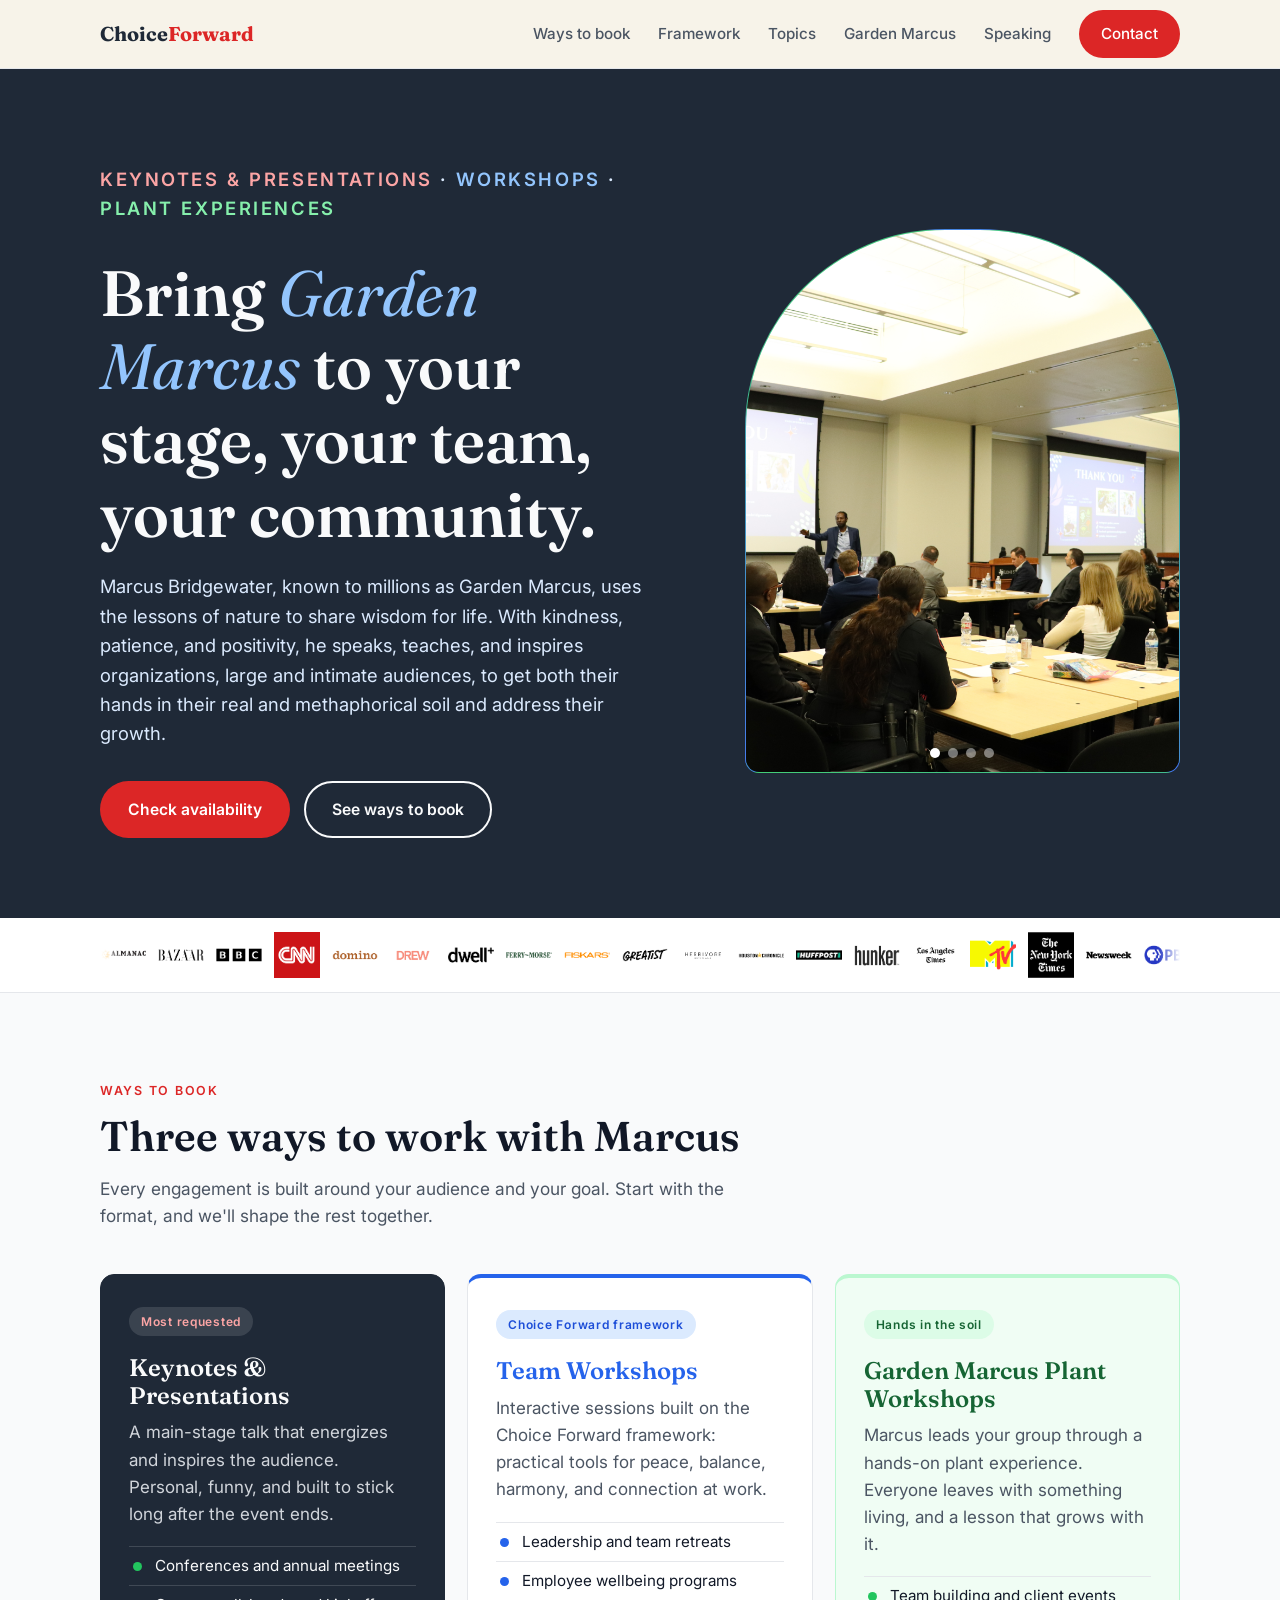
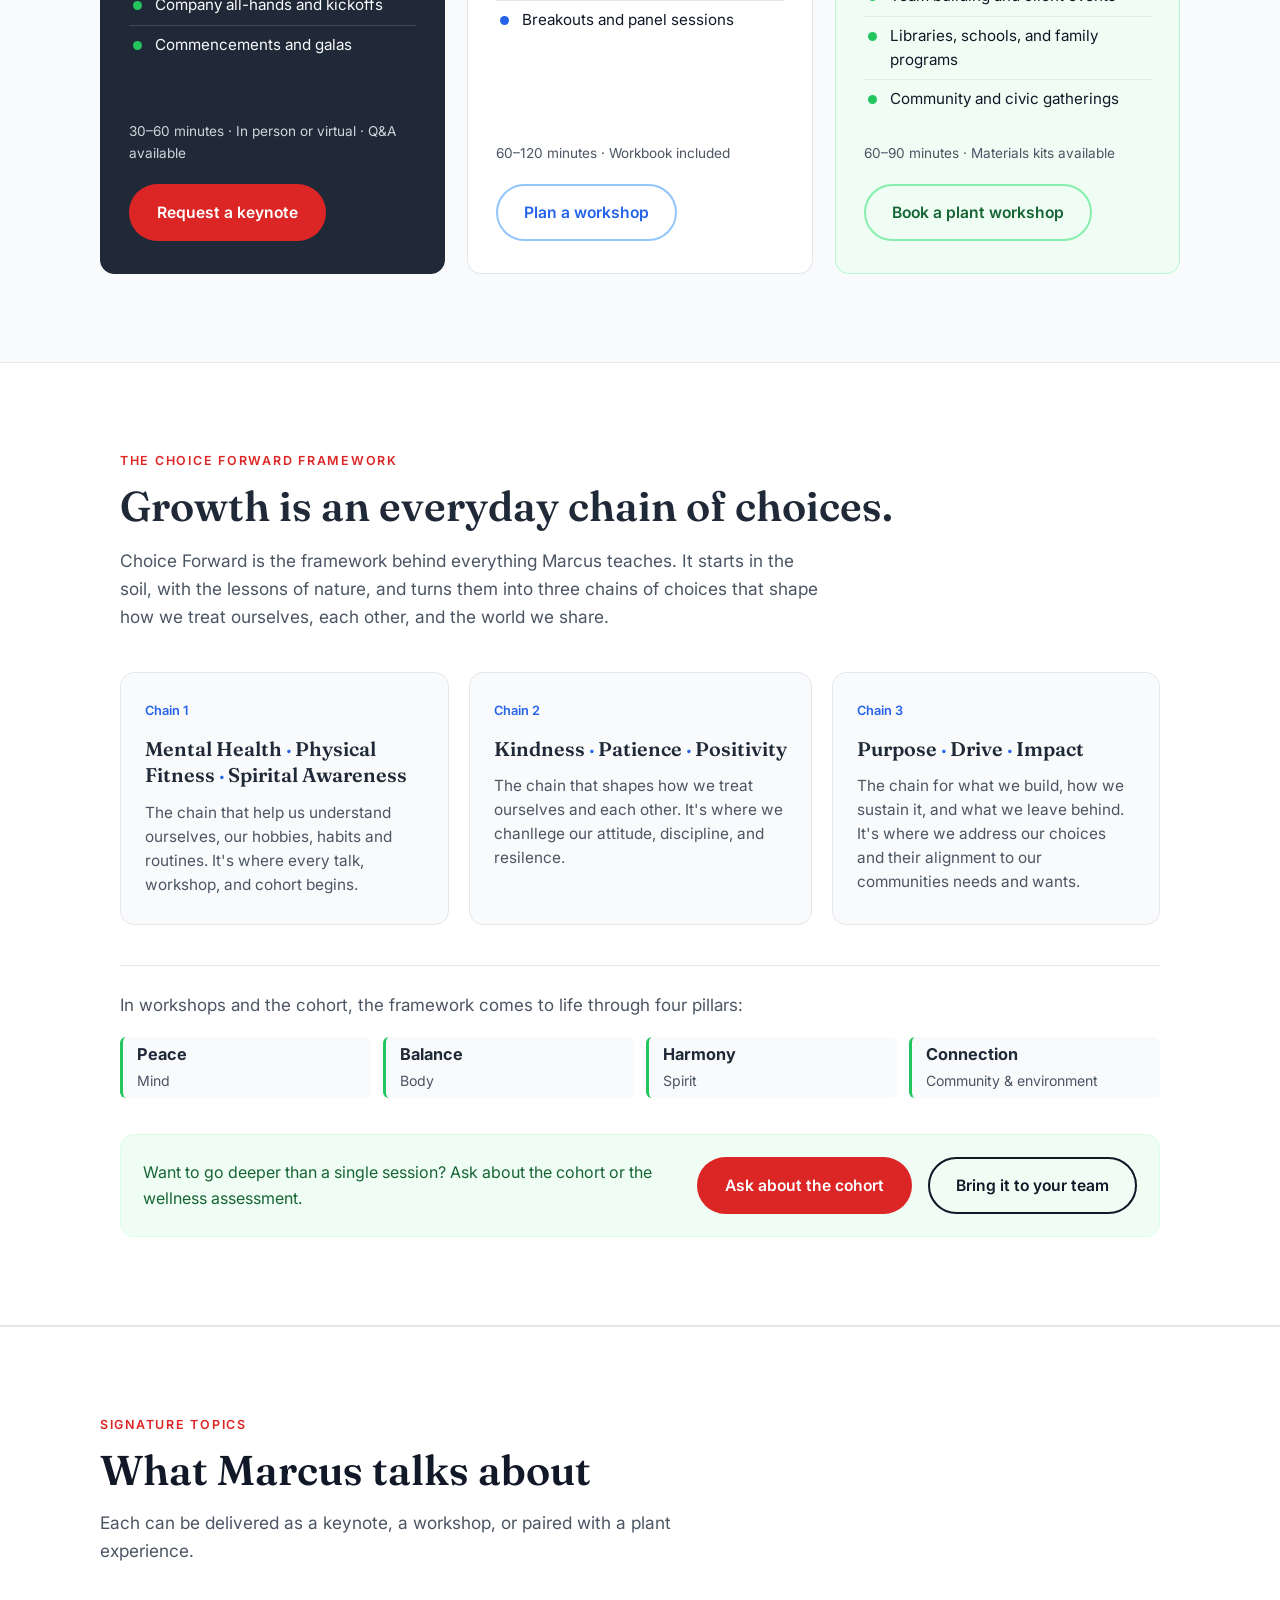
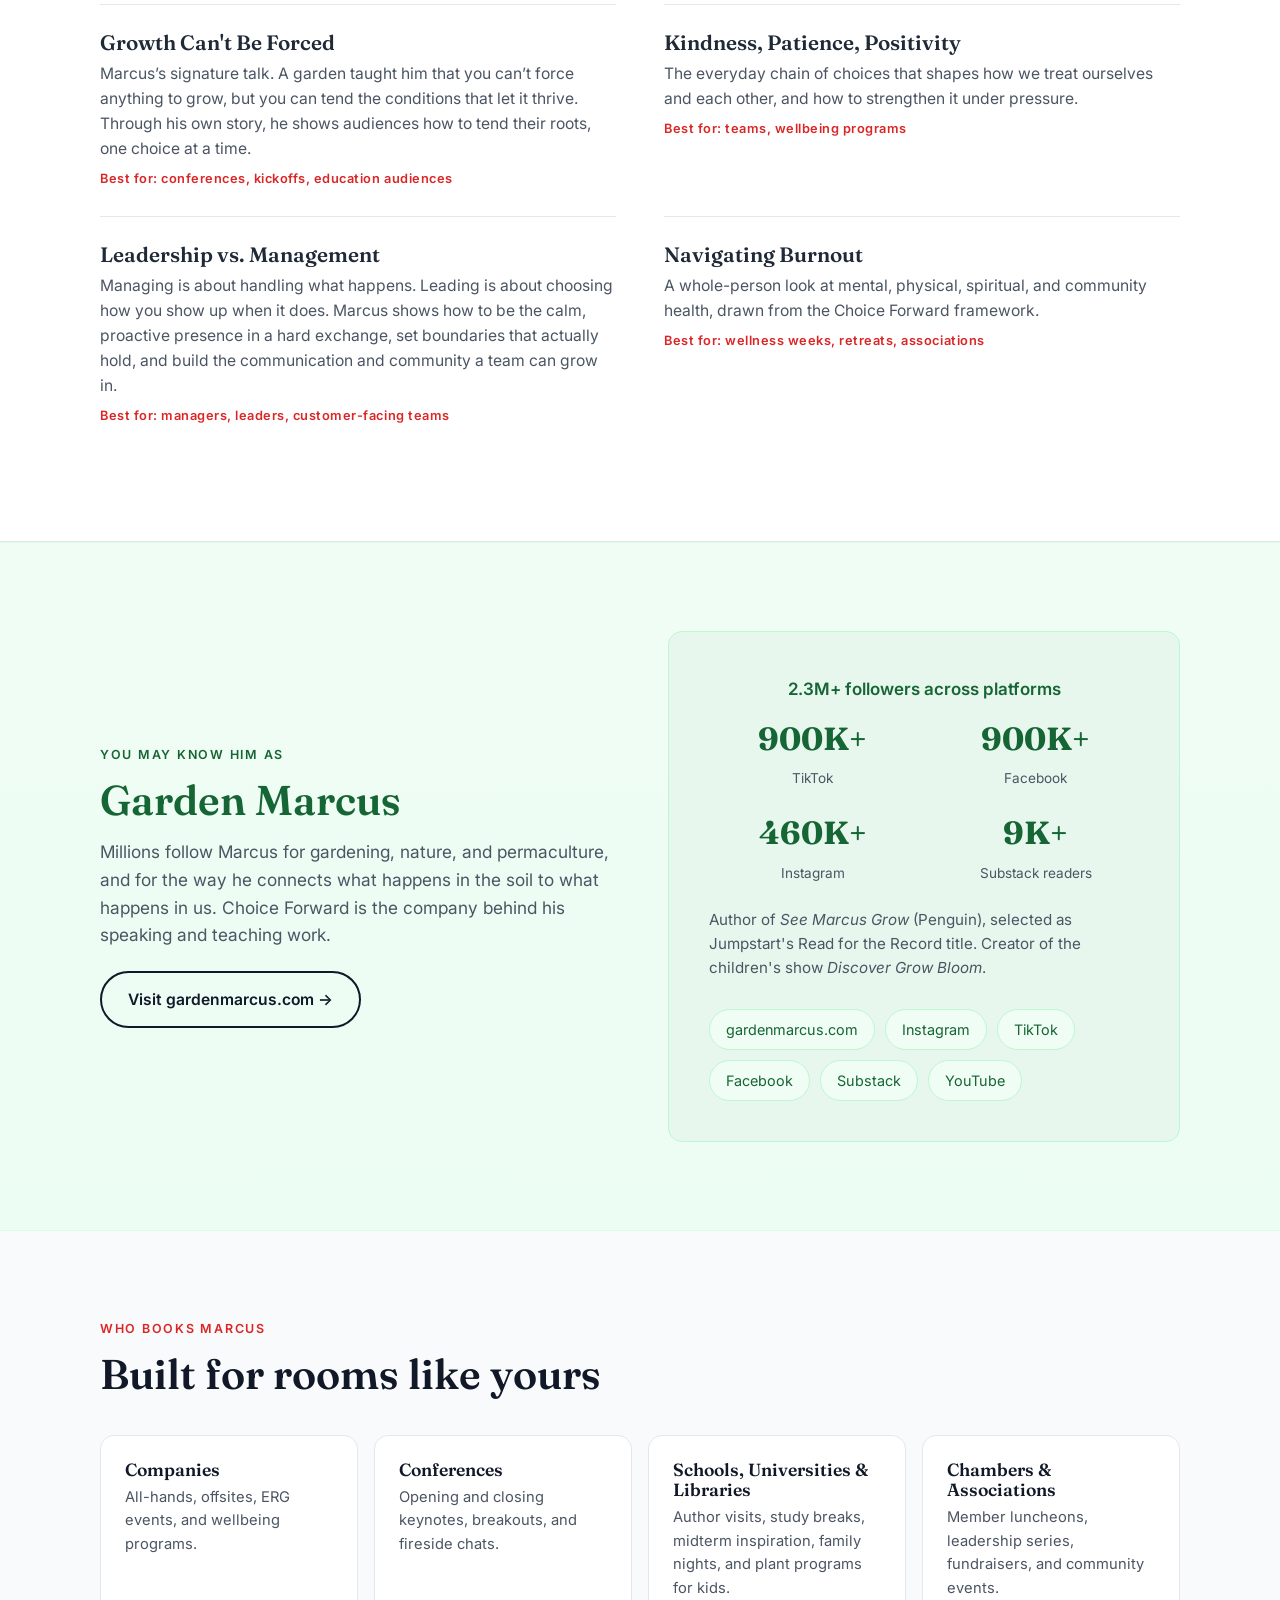
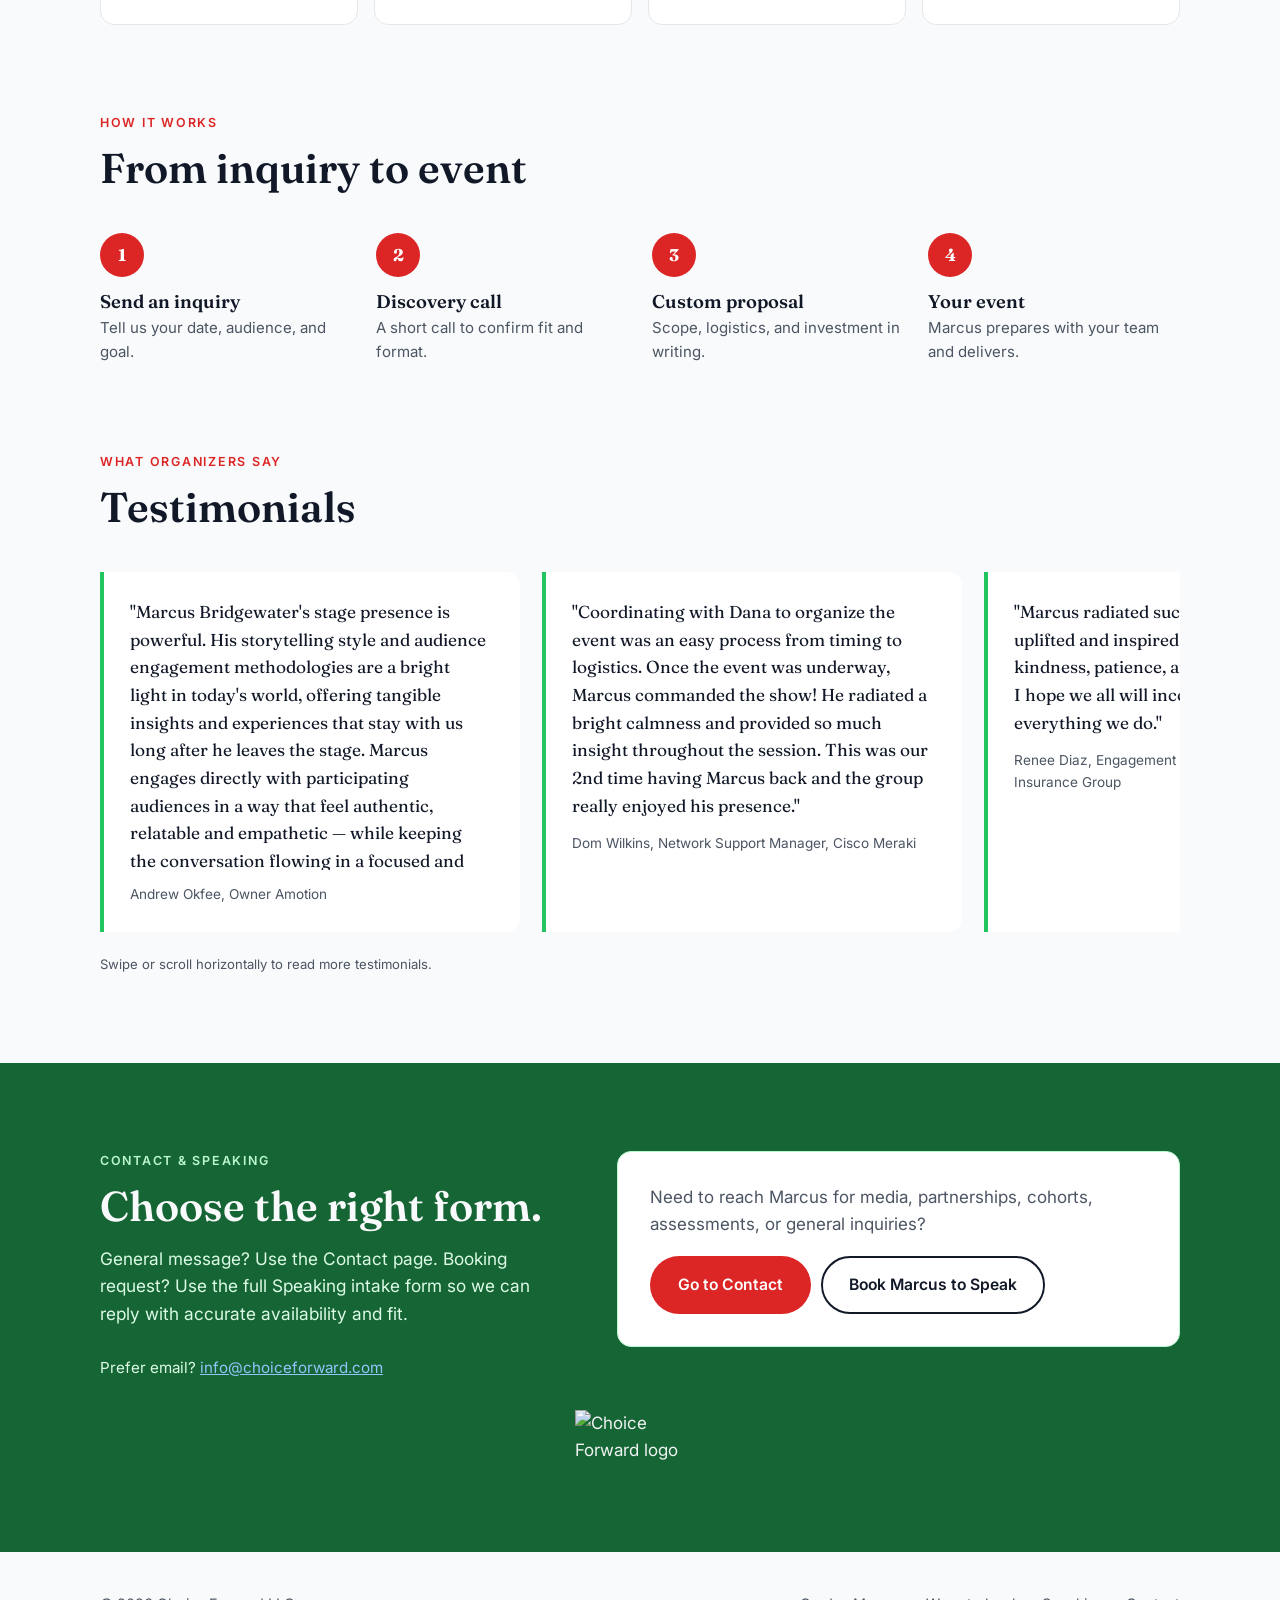
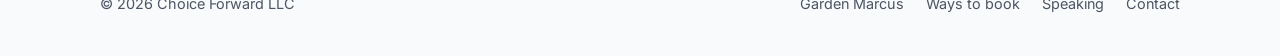
==== index.html @ d0d88490 "Revert "Use new Choice Forward main logo in site navigation" This reverts commit 3d5234c373449eb222d" ====
<!DOCTYPE html>
<html lang="en">
<head>
  <meta charset="UTF-8" />
  <meta name="viewport" content="width=device-width, initial-scale=1.0" />
  <title>Book Marcus Bridgewater | Choice Forward</title>
  <meta name="description" content="Keynotes, workshops, and hands-on plant workshops with Marcus Bridgewater (Garden Marcus), booked through Choice Forward." />
  <link rel="icon" type="image/svg+xml" href="assets/images/garden-marcus-logos/choice-forward-favicon.svg" />
  <link rel="apple-touch-icon" href="assets/images/garden-marcus-logos/choice-forward-favicon.svg" />

  <!-- Fonts: swap freely in VS Code -->
  <link rel="preconnect" href="https://fonts.googleapis.com" />
  <link rel="preconnect" href="https://fonts.gstatic.com" crossorigin />
  <link href="https://fonts.googleapis.com/css2?family=Fraunces:opsz,wght@9..144,400;9..144,600;9..144,700&family=Inter:wght@400;500;600&display=swap" rel="stylesheet" />

  <style>
    /* =========================================================
       DESIGN TOKENS — change the whole look from here
       ========================================================= */
    :root {
      --forest: #1f2937;
      --forest-2: #2563eb;
      --moss: #22c55e;
      --leaf-dark: #166534;
      --leaf-soft: #ecfdf3;
      --cream: #f9fafb;
      --paper: #ffffff;
      --clay: #dc2626;
      --clay-dark: #b91c1c;
      --ink: #111827;
      --muted: #4b5563;
      --line: #e5e7eb;
      --radius: 14px;
      --max: 1120px;
      --serif: "Fraunces", Georgia, serif;
      --sans: "Inter", system-ui, -apple-system, sans-serif;
    }

    * { box-sizing: border-box; margin: 0; padding: 0; }
    html { scroll-behavior: smooth; }
    body {
      font-family: var(--sans);
      color: var(--ink);
      background: var(--cream);
      line-height: 1.6;
      font-size: 17px;
    }
    img { max-width: 100%; display: block; }
    a { color: inherit; }
    .wrap { max-width: var(--max); margin: 0 auto; padding: 0 20px; }
    h1, h2, h3 { font-family: var(--serif); line-height: 1.15; font-weight: 600; }
    h2 { font-size: clamp(1.9rem, 4vw, 2.6rem); margin-bottom: 14px; }
    .eyebrow {
      font-size: .78rem; letter-spacing: .14em; text-transform: uppercase;
      font-weight: 600; color: var(--clay); margin-bottom: 12px;
    }
    .lede { color: var(--muted); max-width: 640px; font-size: 1.08rem; }
    section { padding: 88px 0; }

    /* Buttons */
    .btn {
      display: inline-block; padding: 14px 26px; border-radius: 999px;
      font-weight: 600; text-decoration: none; font-size: .98rem;
      transition: transform .15s ease, background .15s ease;
      border: 2px solid transparent; cursor: pointer;
    }
    .btn:hover { transform: translateY(-1px); }
    .btn-primary { background: var(--clay); color: #fff; }
    .btn-primary:hover { background: var(--clay-dark); }
    .btn-ghost { border-color: currentColor; color: inherit; background: transparent; }

    /* ---------- NAV ---------- */
    .nav {
      position: sticky; top: 0; z-index: 50;
      background: rgba(247, 242, 232, .92); backdrop-filter: blur(8px);
      border-bottom: 1px solid var(--line);
    }
    .nav .wrap { display: flex; align-items: center; justify-content: space-between; height: 68px; }
    .logo { font-family: var(--serif); font-weight: 700; font-size: 1.25rem; text-decoration: none; color: var(--forest); }
    .logo span { color: var(--clay); }
    .nav ul { display: flex; gap: 28px; list-style: none; align-items: center; }
    .nav ul a { text-decoration: none; font-size: .95rem; font-weight: 500; color: var(--muted); }
    .nav ul a:hover { color: var(--forest); }
    .nav .btn { padding: 10px 20px; color: #fff; }

    /* ---------- HERO ---------- */
    .hero { background: var(--forest); color: var(--cream); padding: 96px 0 80px; overflow: hidden; }
    .hero .wrap { display: grid; grid-template-columns: 1.15fr .85fr; gap: 56px; align-items: center; }
    .hero .eyebrow { color: #dbeafe; }
    .hero .eyebrow .hero-keynote { color: #fca5a5; }
    .hero .eyebrow .hero-workshops { color: #93c5fd; }
    .hero .eyebrow .hero-plant { color: #86efac; }
    .hero h1 { font-size: clamp(2.4rem, 5.6vw, 4rem); margin-bottom: 22px; }
    .hero h1 em { font-style: italic; color: #93c5fd; font-weight: 400; }
    .hero p { font-size: 1.15rem; color: #dbeafe; max-width: 560px; margin-bottom: 32px; }
    .hero .ctas { display: flex; gap: 14px; flex-wrap: wrap; }
    .hero .btn-ghost { color: var(--cream); }
    .hero-carousel {
      aspect-ratio: 4 / 5; border-radius: 200px 200px var(--radius) var(--radius);
      position: relative;
      overflow: hidden;
      background: linear-gradient(160deg, var(--moss), var(--forest-2));
      border: 1px solid rgba(255,255,255,.15);
    }
    .hero-slide {
      position: absolute;
      inset: 0;
      width: 100%;
      height: 100%;
      object-fit: cover;
      opacity: 0;
      transition: opacity .5s ease;
      pointer-events: none;
    }
    .hero-slide.active {
      opacity: 1;
      pointer-events: auto;
    }
    .hero-slide.hero-slide-portrait {
      object-position: center 35%;
    }
    .hero-dots {
      position: absolute;
      left: 50%;
      bottom: 14px;
      transform: translateX(-50%);
      display: flex;
      gap: 8px;
      z-index: 2;
    }
    .hero-dot {
      width: 10px;
      height: 10px;
      border-radius: 50%;
      border: 0;
      padding: 0;
      background: rgba(255, 255, 255, 0.45);
      cursor: pointer;
    }
    .hero-dot.active { background: #fff; }

    /* ---------- PROOF BAR ---------- */
    .proof { padding: 14px 0; background: var(--paper); border-bottom: 1px solid var(--line); }
    .proof .wrap { display: block; }
    .proof-marquee {
      width: 100%;
      overflow: hidden;
      position: relative;
      -webkit-mask-image: linear-gradient(to right, transparent, black 2%, black 98%, transparent);
      mask-image: linear-gradient(to right, transparent, black 2%, black 98%, transparent);
    }
    .proof-track {
      width: max-content;
      display: flex;
      align-items: center;
      gap: 12px;
      animation: proof-scroll 55s linear infinite;
      padding: 0;
    }
    .proof-marquee:hover .proof-track { animation-play-state: paused; }
    .proof-item {
      min-width: 0;
      display: flex;
      align-items: center;
      justify-content: center;
    }
    .proof-item img {
      width: auto;
      max-width: 190px;
      height: 46px;
      object-fit: contain;
      filter: none;
      opacity: 1;
      display: block;
    }
    .proof-item.tight img,
    .proof-item.wide img {
      max-width: 190px;
      height: 46px;
    }
    @keyframes proof-scroll {
      from { transform: translateX(0); }
      to { transform: translateX(calc(-50% - 7px)); }
    }

    /* ---------- OFFERS ---------- */
    .offers-grid { display: grid; grid-template-columns: repeat(3, 1fr); gap: 22px; margin-top: 44px; }
    .card {
      background: var(--paper); border: 1px solid var(--line); border-radius: var(--radius);
      padding: 32px 28px; display: flex; flex-direction: column;
    }
    .card .tag {
      align-self: flex-start; font-size: .75rem; font-weight: 600; letter-spacing: .06em;
      padding: 5px 12px; border-radius: 999px; background: #eff6ff; color: var(--forest-2); margin-bottom: 18px;
    }
    .card h3 { font-size: 1.5rem; margin-bottom: 10px; color: var(--forest); }
    .card p { color: var(--muted); margin-bottom: 18px; }
    .card ul { list-style: none; margin-bottom: 24px; flex-grow: 1; }
    .card li { padding: 7px 0 7px 26px; position: relative; border-top: 1px solid var(--line); font-size: .95rem; }
    .card li::before { content: ""; position: absolute; left: 4px; top: 15px; width: 9px; height: 9px; border-radius: 50%; background: var(--moss); }
    .card .meta { font-size: .85rem; color: var(--muted); margin-bottom: 20px; }
    .card .btn { align-self: flex-start; }
    .card.featured { background: var(--forest); color: var(--cream); border-color: var(--forest); }
    .card.featured h3 { color: var(--cream); }
    .card.featured p, .card.featured .meta { color: #d1d5db; }
    .card.featured li { border-color: rgba(255,255,255,.15); }
    .card.featured .tag { background: rgba(255,255,255,.12); color: #fca5a5; }

    .card-keynote {
      background: var(--clay);
      color: var(--cream);
      border-color: var(--clay);
    }
    .card-keynote h3 { color: var(--cream); }
    .card-keynote p, .card-keynote .meta { color: #fee2e2; }
    .card-keynote li { border-color: rgba(255,255,255,.2); }
    .card-keynote .tag { background: rgba(255,255,255,.14); color: #fee2e2; }

    .card-workshop {
      border-top: 4px solid var(--forest-2);
    }
    .card-workshop h3 { color: var(--forest-2); }
    .card-workshop .tag { background: #dbeafe; color: #1d4ed8; }
    .card-workshop .tag a { color: inherit; text-decoration: none; }
    .card-workshop li::before { background: var(--forest-2); }
    .card-workshop .btn-ghost { color: var(--forest-2); border-color: #93c5fd; }

    .card-plant {
      border-top: 4px solid var(--moss);
      background: #f0fdf4;
      border-color: #bbf7d0;
    }
    .card-plant h3 { color: var(--leaf-dark); }
    .card-plant .tag { background: #dcfce7; color: var(--leaf-dark); }
    .card-plant li::before { background: var(--moss); }
    .card-plant .btn-ghost { color: var(--leaf-dark); border-color: #86efac; }

    /* ---------- FRAMEWORK ---------- */
    .cf-fw {
      background: var(--paper);
      border-top: 1px solid var(--line);
      border-bottom: 1px solid var(--line);
    }
    .cf-fw .wrap {
      max-width: 1080px;
    }
    .cf-fw__eyebrow {
      font-size: .78rem;
      letter-spacing: .14em;
      text-transform: uppercase;
      font-weight: 600;
      color: var(--clay);
      margin-bottom: 12px;
    }
    .cf-fw__title {
      font-size: clamp(1.9rem, 4vw, 2.6rem);
      line-height: 1.15;
      margin: 0 0 16px;
      color: var(--forest);
    }
    .cf-fw__intro {
      color: var(--muted);
      max-width: 700px;
      font-size: 1.08rem;
      margin: 0 0 42px;
    }
    .cf-fw__chains {
      display: grid;
      grid-template-columns: repeat(3, 1fr);
      gap: 20px;
    }
    .cf-fw__chain {
      background: var(--cream);
      border: 1px solid var(--line);
      border-radius: var(--radius);
      padding: 28px 24px;
      position: relative;
    }
    .cf-fw__num {
      font-size: .8rem;
      color: var(--forest-2);
      font-weight: 600;
      margin: 0 0 14px;
    }
    .cf-fw__words {
      font-size: 1.24rem;
      font-weight: 600;
      line-height: 1.35;
      margin: 0 0 12px;
      color: var(--forest);
    }
    .cf-fw__words span {
      color: var(--forest-2);
      padding: 0 4px;
    }
    .cf-fw__desc {
      margin: 0;
      line-height: 1.55;
      color: var(--muted);
      font-size: .96rem;
    }
    .cf-fw__chain--next {
      background: #f0fdf4;
      border-color: #bbf7d0;
      border-style: dashed;
    }
    .cf-fw__chain--next .cf-fw__words {
      color: var(--leaf-dark);
    }
    .cf-fw__tag {
      position: absolute;
      top: 22px;
      right: 18px;
      font-size: .7rem;
      text-transform: uppercase;
      letter-spacing: .08em;
      font-weight: 600;
      border: 1px solid #bbf7d0;
      border-radius: 999px;
      padding: 3px 10px;
      color: var(--leaf-dark);
      background: #dcfce7;
    }
    .cf-fw__pillars {
      margin-top: 40px;
      padding-top: 26px;
      border-top: 1px solid var(--line);
    }
    .cf-fw__pillars-lead {
      margin: 0 0 18px;
      color: var(--muted);
      line-height: 1.55;
    }
    .cf-fw__pillar-row {
      display: grid;
      grid-template-columns: repeat(4, 1fr);
      gap: 12px;
      list-style: none;
      padding: 0;
      margin: 0;
    }
    .cf-fw__pillar-row li {
      border-left: 3px solid var(--moss);
      padding: 4px 0 4px 14px;
      background: #f8fafc;
      border-radius: 6px;
    }
    .cf-fw__pillar-row strong {
      display: block;
      font-size: 1.02rem;
      color: var(--forest);
    }
    .cf-fw__pillar-row small {
      color: var(--muted);
      font-size: .88rem;
    }
    .cf-fw__cta {
      margin-top: 36px;
      display: flex;
      flex-wrap: wrap;
      align-items: center;
      gap: 12px 16px;
      padding: 22px;
      border: 1px solid #dcfce7;
      border-radius: var(--radius);
      background: #f0fdf4;
    }
    .cf-fw__cta p {
      margin: 0;
      flex: 1 1 320px;
      font-size: 1rem;
      color: var(--leaf-dark);
    }

    /* ---------- TOPICS ---------- */
    .topics { background: var(--paper); border-top: 1px solid var(--line); border-bottom: 1px solid var(--line); }
    .topics-grid { display: grid; grid-template-columns: repeat(2, 1fr); gap: 0 48px; margin-top: 40px; }
    .topic { padding: 26px 0; border-top: 1px solid var(--line); }
    .topic h3 { font-size: 1.3rem; margin-bottom: 6px; color: var(--forest); }
    .topic p { color: var(--muted); font-size: .98rem; }
    .topic .for { font-size: .8rem; font-weight: 600; color: var(--clay); margin-top: 8px; letter-spacing: .04em; }

    /* ---------- GARDEN MARCUS BRIDGE ---------- */
    .gm {
      background: linear-gradient(180deg, #f0fdf4 0%, var(--leaf-soft) 100%);
      border-top: 1px solid #dcfce7;
      border-bottom: 1px solid #dcfce7;
    }
    .gm .wrap { display: grid; grid-template-columns: 1fr 1fr; gap: 56px; align-items: center; }
    .gm .eyebrow { color: var(--leaf-dark); }
    .gm h2 { color: var(--leaf-dark); }
    .gm-panel {
      border-radius: var(--radius); padding: 40px; background: #e8f7ee;
      border: 1px solid #bbf7d0;
    }
    .stats-headline {
      font-weight: 600;
      color: var(--leaf-dark);
      margin-top: 4px;
      margin-bottom: 10px;
      text-align: center;
    }
    .stats { display: grid; grid-template-columns: repeat(2, 1fr); gap: 16px; margin-top: 8px; }
    .stat { text-align: center; }
    .stat b { display: block; font-family: var(--serif); font-size: 2rem; color: var(--leaf-dark); }
    .stat span { font-size: .85rem; color: var(--muted); }
    .gm-panel .links { margin-top: 28px; display: flex; flex-wrap: wrap; gap: 10px; }
    .gm-panel .links a { font-size: .9rem; padding: 8px 16px; border-radius: 999px; background: #f0fdf4; color: var(--leaf-dark); text-decoration: none; border: 1px solid #bbf7d0; }

    /* ---------- AUDIENCES ---------- */
    .aud-grid { display: grid; grid-template-columns: repeat(4, 1fr); gap: 16px; margin-top: 36px; }
    .aud { padding: 24px; border-radius: var(--radius); background: var(--paper); border: 1px solid var(--line); }
    .aud h3 { font-size: 1.1rem; margin-bottom: 6px; }
    .aud p { font-size: .92rem; color: var(--muted); }

    /* ---------- PROCESS ---------- */
    .steps { display: grid; grid-template-columns: repeat(4, 1fr); gap: 24px; margin-top: 40px; counter-reset: step; }
    .step { counter-increment: step; }
    .step::before {
      content: counter(step); display: grid; place-items: center; width: 44px; height: 44px; border-radius: 50%;
      background: var(--clay); color: #fff; font-family: var(--serif); font-weight: 700; margin-bottom: 14px;
    }
    .step h3 { font-size: 1.15rem; margin-bottom: 4px; }
    .step p { font-size: .94rem; color: var(--muted); }

    /* ---------- TESTIMONIALS (placeholders) ---------- */
    .quotes {
      display: flex;
      gap: 22px;
      align-items: stretch;
      margin-top: 36px;
      overflow-x: auto;
      padding: 4px 2px 12px;
      scroll-snap-type: x mandatory;
      -webkit-overflow-scrolling: touch;
    }
    .quotes::-webkit-scrollbar { height: 10px; }
    .quotes::-webkit-scrollbar-thumb { background: #cbd5e1; border-radius: 999px; }
    .quote {
      background: var(--paper);
      border-left: 4px solid var(--moss);
      padding: 26px;
      border-radius: 0 var(--radius) var(--radius) 0;
      min-width: min(420px, 88vw);
      flex: 0 0 min(420px, 88vw);
      scroll-snap-align: start;
      height: 360px;
      display: flex;
      flex-direction: column;
    }
    .quote p {
      font-family: var(--serif);
      font-size: 1.08rem;
      margin-bottom: 14px;
      overflow-y: auto;
      padding-right: 6px;
    }
    .quote p::-webkit-scrollbar { width: 8px; }
    .quote p::-webkit-scrollbar-thumb { background: #cbd5e1; border-radius: 999px; }
    .quote cite { font-style: normal; font-size: .85rem; color: var(--muted); }
    .testimonials-note { margin-top: 10px; font-size: .82rem; color: var(--muted); }

    /* ---------- BOOKING FORM ---------- */
    .book { background: var(--leaf-dark); color: var(--cream); }
    .book .wrap { display: grid; grid-template-columns: .9fr 1.1fr; gap: 56px; align-items: start; }
    .book .eyebrow { color: #bbf7d0; }
    .book .lede { color: #dcfce7; }
    .book form { background: var(--paper); color: var(--ink); border-radius: var(--radius); padding: 32px; display: grid; grid-template-columns: 1fr 1fr; gap: 16px; }
    .field { display: flex; flex-direction: column; gap: 6px; }
    .field.full { grid-column: 1 / -1; }
    label { font-size: .85rem; font-weight: 600; }
    input, select, textarea {
      font: inherit; font-size: .95rem; padding: 12px 14px; border-radius: 10px;
      border: 1px solid var(--line); background: #fff; color: var(--ink);
    }
    input:focus, select:focus, textarea:focus { outline: 2px solid var(--moss); border-color: var(--moss); }
    textarea { min-height: 110px; resize: vertical; }
    .book form .btn { grid-column: 1 / -1; justify-self: start; }
    .book .direct { margin-top: 28px; font-size: .95rem; color: #dcfce7; }
    .book .direct a { color: #93c5fd; }
    .book-cta-panel {
      background: var(--paper);
      color: var(--ink);
      border-radius: var(--radius);
      padding: 32px;
      border: 1px solid #bbf7d0;
    }
    .book-cta-panel p { color: var(--muted); margin-bottom: 18px; }
    .book-cta-panel .ctas { display: flex; flex-wrap: wrap; gap: 10px; }

    .book-logo-wrap {
      margin-top: 30px;
      display: flex;
      justify-content: center;
    }
    .book-logo {
      display: block;
      width: clamp(88px, 12vw, 130px);
      height: auto;
      opacity: .96;
    }

    /* ---------- FOOTER ---------- */
    footer { padding: 40px 0; font-size: .9rem; color: var(--muted); }
    footer .wrap { display: flex; flex-wrap: wrap; justify-content: space-between; gap: 16px; }
    footer a { text-decoration: none; margin-left: 18px; }
    footer a:hover { color: var(--forest); }

    /* ---------- RESPONSIVE ---------- */
    @media (max-width: 900px) {
      .hero .wrap, .gm .wrap, .book .wrap { grid-template-columns: 1fr; }
      .hero-carousel { max-width: 360px; }
      .offers-grid { grid-template-columns: 1fr; }
      .cf-fw__chains { grid-template-columns: 1fr; }
      .aud-grid, .steps { grid-template-columns: repeat(2, 1fr); }
      .topics-grid { grid-template-columns: 1fr; }
      .proof-item { min-width: 0; }
      .nav ul li:nth-child(-n+4) { display: none; }
    }
    @media (max-width: 560px) {
      section { padding: 64px 0; }
      .aud-grid, .steps { grid-template-columns: 1fr; }
      .proof-item { min-width: 0; }
      .book form { grid-template-columns: 1fr; padding: 22px; }
      .stats { grid-template-columns: 1fr 1fr; }
      .cf-fw__pillar-row { grid-template-columns: repeat(2, 1fr); row-gap: 12px; }
      .quote { height: 400px; }
      footer a { margin: 0 14px 0 0; }
      .book-logo { width: 78px; }
    }
  </style>
</head>
<body>

  <!-- ===================== NAV ===================== -->
  <nav class="nav">
    <div class="wrap">
      <a href="index.html" class="logo">Choice<span>Forward</span></a>
      <ul>
        <li><a href="#offers">Ways to book</a></li>
        <li><a href="#framework">Framework</a></li>
        <li><a href="#topics">Topics</a></li>
        <li><a href="#garden-marcus">Garden Marcus</a></li>
        <li><a href="book.html">Speaking</a></li>
        <li><a href="contact.html" class="btn btn-primary">Contact</a></li>
      </ul>
    </div>
  </nav>

  <!-- ===================== HERO ===================== -->
  <header class="hero">
    <div class="wrap">
      <div>
        <p class="eyebrow"><span class="hero-keynote">Keynotes &amp; Presentations</span> · <span class="hero-workshops">Workshops</span> · <span class="hero-plant">Plant Experiences</span></p>
        <h1>Bring <em>Garden Marcus</em> to your stage, your team, your community.</h1>
        <p>Marcus Bridgewater, known to millions as Garden Marcus, uses the lessons of nature to share wisdom for life. With kindness, patience, and positivity, he speaks, teaches, and inspires organizations, large and intimate audiences, to get both their hands in their real and methaphorical soil and address their growth.</p>
        <div class="ctas">
          <a href="book.html" class="btn btn-primary">Check availability</a>
          <a href="#offers" class="btn btn-ghost">See ways to book</a>
        </div>
      </div>
      <div class="hero-carousel" aria-label="Photos of Marcus Bridgewater speaking">
        <img src="assets/images/hero/hero-6.jpg" alt="Marcus Bridgewater in a speaking moment" class="hero-slide active" loading="lazy" />
        <img src="assets/images/hero/hero-3.jpg" alt="Marcus Bridgewater engaging with an audience" class="hero-slide" loading="lazy" />
        <img src="assets/images/hero/hero-7.jpg" alt="Marcus Bridgewater with audience during a talk" class="hero-slide" loading="lazy" />
        <img src="assets/images/hero/hero-8.jpg" alt="Marcus Bridgewater portrait" class="hero-slide hero-slide-portrait" loading="lazy" />
        <div class="hero-dots" aria-label="Choose hero photo">
          <button type="button" class="hero-dot active" aria-label="Show photo 1"></button>
          <button type="button" class="hero-dot" aria-label="Show photo 2"></button>
          <button type="button" class="hero-dot" aria-label="Show photo 3"></button>
          <button type="button" class="hero-dot" aria-label="Show photo 4"></button>
        </div>
      </div>
    </div>
  </header>

  <!-- ===================== PROOF BAR ===================== -->
  <div class="proof">
    <div class="wrap">
      <div class="proof-marquee" aria-label="Logos of publications and partners">
        <div class="proof-track">
          <div class="proof-item"><img src="assets/images/garden-marcus-logos/almanac.png" alt="Almanac logo" loading="lazy" /></div>
          <div class="proof-item"><img src="assets/images/garden-marcus-logos/bazaar.png" alt="Bazaar logo" loading="lazy" /></div>
          <div class="proof-item tight"><img src="assets/images/garden-marcus-logos/bbc.png" alt="BBC logo" loading="lazy" /></div>
          <div class="proof-item tight"><img src="assets/images/garden-marcus-logos/cnn.png" alt="CNN logo" loading="lazy" /></div>
          <div class="proof-item"><img src="assets/images/garden-marcus-logos/domino.png" alt="Domino logo" loading="lazy" /></div>
          <div class="proof-item wide"><img src="assets/images/garden-marcus-logos/drew-barrymore.png" alt="Drew Barrymore logo" loading="lazy" /></div>
          <div class="proof-item"><img src="assets/images/garden-marcus-logos/dwell.png" alt="Dwell logo" loading="lazy" /></div>
          <div class="proof-item"><img src="assets/images/garden-marcus-logos/ferry-morse.png" alt="Ferry Morse logo" loading="lazy" /></div>
          <div class="proof-item"><img src="assets/images/garden-marcus-logos/fiskars.png" alt="Fiskars logo" loading="lazy" /></div>
          <div class="proof-item"><img src="assets/images/garden-marcus-logos/greatist.png" alt="Greatist logo" loading="lazy" /></div>
          <div class="proof-item"><img src="assets/images/garden-marcus-logos/herbivore.png" alt="Herbivore logo" loading="lazy" /></div>
          <div class="proof-item wide"><img src="assets/images/garden-marcus-logos/houston-chronicle.png" alt="Houston Chronicle logo" loading="lazy" /></div>
          <div class="proof-item"><img src="assets/images/garden-marcus-logos/huffpost.png" alt="HuffPost logo" loading="lazy" /></div>
          <div class="proof-item"><img src="assets/images/garden-marcus-logos/hunker.png" alt="Hunker logo" loading="lazy" /></div>
          <div class="proof-item wide"><img src="assets/images/garden-marcus-logos/los-angeles-times.png" alt="Los Angeles Times logo" loading="lazy" /></div>
          <div class="proof-item tight"><img src="assets/images/garden-marcus-logos/mtv.png" alt="MTV logo" loading="lazy" /></div>
          <div class="proof-item wide"><img src="assets/images/garden-marcus-logos/new-york-times.png" alt="The New York Times logo" loading="lazy" /></div>
          <div class="proof-item"><img src="assets/images/garden-marcus-logos/newsweek.png" alt="Newsweek logo" loading="lazy" /></div>
          <div class="proof-item tight"><img src="assets/images/garden-marcus-logos/pbs.png" alt="PBS logo" loading="lazy" /></div>
          <div class="proof-item tight"><img src="assets/images/garden-marcus-logos/rei.png" alt="REI logo" loading="lazy" /></div>
          <div class="proof-item wide"><img src="assets/images/garden-marcus-logos/texas-monthly.png" alt="Texas Monthly logo" loading="lazy" /></div>
          <div class="proof-item wide"><img src="assets/images/garden-marcus-logos/texas-standard.png" alt="Texas Standard logo" loading="lazy" /></div>
          <div class="proof-item"><img src="assets/images/garden-marcus-logos/today.png" alt="Today logo" loading="lazy" /></div>
          <div class="proof-item wide"><img src="assets/images/garden-marcus-logos/universal-music-group.png" alt="Universal Music Group logo" loading="lazy" /></div>
          <div class="proof-item"><img src="assets/images/garden-marcus-logos/vogue.png" alt="Vogue logo" loading="lazy" /></div>
          <div class="proof-item"><img src="assets/images/garden-marcus-logos/walmart.png" alt="Walmart logo" loading="lazy" /></div>

          <div class="proof-item"><img src="assets/images/garden-marcus-logos/almanac.png" alt="Almanac logo" loading="lazy" /></div>
          <div class="proof-item"><img src="assets/images/garden-marcus-logos/bazaar.png" alt="Bazaar logo" loading="lazy" /></div>
          <div class="proof-item tight"><img src="assets/images/garden-marcus-logos/bbc.png" alt="BBC logo" loading="lazy" /></div>
          <div class="proof-item tight"><img src="assets/images/garden-marcus-logos/cnn.png" alt="CNN logo" loading="lazy" /></div>
          <div class="proof-item"><img src="assets/images/garden-marcus-logos/domino.png" alt="Domino logo" loading="lazy" /></div>
          <div class="proof-item wide"><img src="assets/images/garden-marcus-logos/drew-barrymore.png" alt="Drew Barrymore logo" loading="lazy" /></div>
          <div class="proof-item"><img src="assets/images/garden-marcus-logos/dwell.png" alt="Dwell logo" loading="lazy" /></div>
          <div class="proof-item"><img src="assets/images/garden-marcus-logos/ferry-morse.png" alt="Ferry Morse logo" loading="lazy" /></div>
          <div class="proof-item"><img src="assets/images/garden-marcus-logos/fiskars.png" alt="Fiskars logo" loading="lazy" /></div>
          <div class="proof-item"><img src="assets/images/garden-marcus-logos/greatist.png" alt="Greatist logo" loading="lazy" /></div>
          <div class="proof-item"><img src="assets/images/garden-marcus-logos/herbivore.png" alt="Herbivore logo" loading="lazy" /></div>
          <div class="proof-item wide"><img src="assets/images/garden-marcus-logos/houston-chronicle.png" alt="Houston Chronicle logo" loading="lazy" /></div>
          <div class="proof-item"><img src="assets/images/garden-marcus-logos/huffpost.png" alt="HuffPost logo" loading="lazy" /></div>
          <div class="proof-item"><img src="assets/images/garden-marcus-logos/hunker.png" alt="Hunker logo" loading="lazy" /></div>
          <div class="proof-item wide"><img src="assets/images/garden-marcus-logos/los-angeles-times.png" alt="Los Angeles Times logo" loading="lazy" /></div>
          <div class="proof-item tight"><img src="assets/images/garden-marcus-logos/mtv.png" alt="MTV logo" loading="lazy" /></div>
          <div class="proof-item wide"><img src="assets/images/garden-marcus-logos/new-york-times.png" alt="The New York Times logo" loading="lazy" /></div>
          <div class="proof-item"><img src="assets/images/garden-marcus-logos/newsweek.png" alt="Newsweek logo" loading="lazy" /></div>
          <div class="proof-item tight"><img src="assets/images/garden-marcus-logos/pbs.png" alt="PBS logo" loading="lazy" /></div>
          <div class="proof-item tight"><img src="assets/images/garden-marcus-logos/rei.png" alt="REI logo" loading="lazy" /></div>
          <div class="proof-item wide"><img src="assets/images/garden-marcus-logos/texas-monthly.png" alt="Texas Monthly logo" loading="lazy" /></div>
          <div class="proof-item wide"><img src="assets/images/garden-marcus-logos/texas-standard.png" alt="Texas Standard logo" loading="lazy" /></div>
          <div class="proof-item"><img src="assets/images/garden-marcus-logos/today.png" alt="Today logo" loading="lazy" /></div>
          <div class="proof-item wide"><img src="assets/images/garden-marcus-logos/universal-music-group.png" alt="Universal Music Group logo" loading="lazy" /></div>
          <div class="proof-item"><img src="assets/images/garden-marcus-logos/vogue.png" alt="Vogue logo" loading="lazy" /></div>
          <div class="proof-item"><img src="assets/images/garden-marcus-logos/walmart.png" alt="Walmart logo" loading="lazy" /></div>
        </div>
      </div>
    </div>
  </div>

  <!-- ===================== OFFERS ===================== -->
  <section id="offers">
    <div class="wrap">
      <p class="eyebrow">Ways to book</p>
      <h2>Three ways to work with Marcus</h2>
      <p class="lede">Every engagement is built around your audience and your goal. Start with the format, and we'll shape the rest together.</p>

      <div class="offers-grid">
        <!-- Keynote -->
        <article class="card featured card-keynote">
          <span class="tag">Most requested</span>
          <h3>Keynotes &amp; Presentations</h3>
          <p>A main-stage talk that energizes and inspires the audience. Personal, funny, and built to stick long after the event ends.</p>
          <ul>
            <li>Conferences and annual meetings</li>
            <li>Company all-hands and kickoffs</li>
            <li>Commencements and galas</li>
          </ul>
          <p class="meta">30–60 minutes · In person or virtual · Q&amp;A available</p>
          <a href="book.html" class="btn btn-primary">Request a keynote</a>
        </article>

        <!-- Presentations / workshops -->
        <article class="card card-workshop">
          <span class="tag"><a href="#framework">Choice Forward framework</a></span>
          <h3>Team Workshops</h3>
          <p>Interactive sessions built on the Choice Forward framework: practical tools for peace, balance, harmony, and connection at work.</p>
          <ul>
            <li>Leadership and team retreats</li>
            <li>Employee wellbeing programs</li>
            <li>Breakouts and panel sessions</li>
          </ul>
          <p class="meta">60–120 minutes · Workbook included</p>
          <a href="book.html" class="btn btn-ghost">Plan a workshop</a>
        </article>

        <!-- Plant workshops -->
        <article class="card card-plant">
          <span class="tag">Hands in the soil</span>
          <h3>Garden Marcus Plant Workshops</h3>
          <p>Marcus leads your group through a hands-on plant experience. Everyone leaves with something living, and a lesson that grows with it.</p>
          <ul>
            <li>Team building and client events</li>
            <li>Libraries, schools, and family programs</li>
            <li>Community and civic gatherings</li>
          </ul>
          <p class="meta">60–90 minutes · Materials kits available</p>
          <a href="book.html" class="btn btn-ghost">Book a plant workshop</a>
        </article>
      </div>
    </div>
  </section>

  <!-- ===================== FRAMEWORK ===================== -->
  <section id="framework" class="cf-fw" aria-labelledby="cf-fw-title">
    <div class="wrap">
      <p class="cf-fw__eyebrow">The Choice Forward framework</p>
      <h2 class="cf-fw__title" id="cf-fw-title">Growth is an everyday chain of choices.</h2>
      <p class="cf-fw__intro">
        Choice Forward is the framework behind everything Marcus teaches. It starts in the soil,
        with the lessons of nature, and turns them into three chains of choices that shape how we
        treat ourselves, each other, and the world we share.
      </p>

      <div class="cf-fw__chains">
        <article class="cf-fw__chain">
          <p class="cf-fw__num">Chain 1</p>
          <h3 class="cf-fw__words">Mental Health<span>·</span>Physical Fitness<span>·</span>Spirital Awareness</h3>
          <p class="cf-fw__desc">
            The chain that help us understand ourselves, our hobbies, habits and routines. It's where every talk,
            workshop, and cohort begins.
          </p>
        </article>

        <article class="cf-fw__chain">
          <p class="cf-fw__num">Chain 2</p>
          <h3 class="cf-fw__words">Kindness<span>·</span>Patience<span>·</span>Positivity</h3>
          <p class="cf-fw__desc">
            The chain that shapes how we treat ourselves and each other. It's where we chanllege our attitude, discipline, and resilence.
          </p>
        </article>

        <article class="cf-fw__chain">
          <p class="cf-fw__num">Chain 3</p>
          <h3 class="cf-fw__words">Purpose<span>·</span>Drive<span>·</span>Impact</h3>
          <p class="cf-fw__desc">
            The chain for what we build, how we sustain it, and what we leave behind. It's where we address our choices and their alignment to our communities needs and wants.
          </p>
        </article>
      </div>

      <div class="cf-fw__pillars">
        <p class="cf-fw__pillars-lead">
          In workshops and the cohort, the framework comes to life through four pillars:
        </p>
        <ul class="cf-fw__pillar-row">
          <li><strong>Peace</strong><small>Mind</small></li>
          <li><strong>Balance</strong><small>Body</small></li>
          <li><strong>Harmony</strong><small>Spirit</small></li>
          <li><strong>Connection</strong><small>Community &amp; environment</small></li>
        </ul>
      </div>

      <div class="cf-fw__cta">
        <p>Want to go deeper than a single session? Ask about the cohort or the wellness assessment.</p>
        <a class="btn btn-primary" href="contact.html">Ask about the cohort</a>
        <a class="btn btn-ghost" href="book.html">Bring it to your team</a>
      </div>
    </div>
  </section>

  <!-- ===================== TOPICS ===================== -->
  <section id="topics" class="topics">
    <div class="wrap">
      <p class="eyebrow">Signature topics</p>
      <h2>What Marcus talks about</h2>
      <p class="lede">Each can be delivered as a keynote, a workshop, or paired with a plant experience.</p>

      <div class="topics-grid">
        <div class="topic">
          <h3>Growth Can't Be Forced</h3>
          <p>Marcus’s signature talk. A garden taught him that you can’t force anything to grow, but you can tend the conditions that let it thrive. Through his own story, he shows audiences how to tend their roots, one choice at a time.</p>
          <p class="for">Best for: conferences, kickoffs, education audiences</p>
        </div>
        <div class="topic">
          <h3>Kindness, Patience, Positivity</h3>
          <p>The everyday chain of choices that shapes how we treat ourselves and each other, and how to strengthen it under pressure.</p>
          <p class="for">Best for: teams, wellbeing programs</p>
        </div>
        <div class="topic">
          <h3>Leadership vs. Management</h3>
          <p>Managing is about handling what happens. Leading is about choosing how you show up when it does. Marcus shows how to be the calm, proactive presence in a hard exchange, set boundaries that actually hold, and build the communication and community a team can grow in.</p>
          <p class="for">Best for: managers, leaders, customer-facing teams</p>
        </div>
        <div class="topic">
          <h3>Navigating Burnout</h3>
          <p>A whole-person look at mental, physical, spiritual, and community health, drawn from the Choice Forward framework.</p>
          <p class="for">Best for: wellness weeks, retreats, associations</p>
        </div>
      </div>
    </div>
  </section>

  <!-- ===================== GARDEN MARCUS BRIDGE ===================== -->
  <section id="garden-marcus" class="gm">
    <div class="wrap">
      <div>
        <p class="eyebrow">You may know him as</p>
        <h2>Garden Marcus</h2>
        <p class="lede">Millions follow Marcus for gardening, nature, and permaculture, and for the way he connects what happens in the soil to what happens in us. Choice Forward is the company behind his speaking and teaching work.</p>
        <p style="margin-top:22px;"><a href="https://gardenmarcus.com" class="btn btn-ghost" target="_blank" rel="noopener">Visit gardenmarcus.com →</a></p>
      </div>
      <div class="gm-panel">
        <p class="stats-headline">2.3M+ followers across platforms</p>
        <div class="stats">
          <!-- Update numbers before launch -->
          <div class="stat"><b>900K+</b><span>TikTok</span></div>
          <div class="stat"><b>900K+</b><span>Facebook</span></div>
          <div class="stat"><b>460K+</b><span>Instagram</span></div>
          <div class="stat"><b>9K+</b><span>Substack readers</span></div>
        </div>
        <p style="margin-top:22px; color:var(--muted); font-size:.95rem;">Author of <em>See Marcus Grow</em> (Penguin), selected as Jumpstart's Read for the Record title. Creator of the children's show <em>Discover Grow Bloom</em>.</p>
        <div class="links">
          <a href="https://gardenmarcus.com" target="_blank" rel="noopener">gardenmarcus.com</a>
          <a href="https://www.instagram.com/garden_marcus/" target="_blank" rel="noopener">Instagram</a>
          <a href="https://www.tiktok.com/@gardenmarcus" target="_blank" rel="noopener">TikTok</a>
          <a href="https://www.facebook.com/gardenmarcusbridgewater" target="_blank" rel="noopener">Facebook</a>
          <a href="https://substack.com/@marcusbridgewater" target="_blank" rel="noopener">Substack</a>
          <a href="https://www.youtube.com/@gardenmarcuskids" target="_blank" rel="noopener">YouTube</a>
        </div>
      </div>
    </div>
  </section>

  <!-- ===================== AUDIENCES ===================== -->
  <section>
    <div class="wrap">
      <p class="eyebrow">Who books Marcus</p>
      <h2>Built for rooms like yours</h2>
      <div class="aud-grid">
        <div class="aud"><h3>Companies</h3><p>All-hands, offsites, ERG events, and wellbeing programs.</p></div>
        <div class="aud"><h3>Conferences</h3><p>Opening and closing keynotes, breakouts, and fireside chats.</p></div>
        <div class="aud"><h3>Schools, Universities &amp; Libraries</h3><p>Author visits, study breaks, midterm inspiration, family nights, and plant programs for kids.</p></div>
        <div class="aud"><h3>Chambers &amp; Associations</h3><p>Member luncheons, leadership series, fundraisers, and community events.</p></div>
      </div>
    </div>
  </section>

  <!-- ===================== PROCESS ===================== -->
  <section style="padding-top:0;">
    <div class="wrap">
      <p class="eyebrow">How it works</p>
      <h2>From inquiry to event</h2>
      <div class="steps">
        <div class="step"><h3>Send an inquiry</h3><p>Tell us your date, audience, and goal.</p></div>
        <div class="step"><h3>Discovery call</h3><p>A short call to confirm fit and format.</p></div>
        <div class="step"><h3>Custom proposal</h3><p>Scope, logistics, and investment in writing.</p></div>
        <div class="step"><h3>Your event</h3><p>Marcus prepares with your team and delivers.</p></div>
      </div>
    </div>
  </section>

  <!-- ===================== TESTIMONIALS ===================== -->
  <section style="padding-top:0;">
    <div class="wrap">
      <p class="eyebrow">What organizers say</p>
      <h2>Testimonials</h2>
      <div class="quotes">
        <div class="quote"><p>"Marcus Bridgewater's stage presence is powerful. His storytelling style and audience engagement methodologies are a bright light in today's world, offering tangible insights and experiences that stay with us long after he leaves the stage. Marcus engages directly with participating audiences in a way that feel authentic, relatable and empathetic — while keeping the conversation flowing in a focused and strategic storytelling style. Whatever ideas different audiences present to Marcus, he masterfully integrates the collective experiences of the room into a relatable context that everyone can understand."</p><cite>Andrew Okfee, Owner Amotion</cite></div>
        <div class="quote"><p>"Coordinating with Dana to organize the event was an easy process from timing to logistics. Once the event was underway, Marcus commanded the show! He radiated a bright calmness and provided so much insight throughout the session. This was our 2nd time having Marcus back and the group really enjoyed his presence."</p><cite>Dom Wilkins, Network Support Manager, Cisco Meraki</cite></div>
        <div class="quote"><p>"Marcus radiated such positive energy that uplifted and inspired all. His message of kindness, patience, and positivity is one that I hope we all will incorporate into everything we do."</p><cite>Renee Diaz, Engagement &amp; Events Specialist, Capital Insurance Group</cite></div>
        <div class="quote"><p>“What a wonderful weekend with Marcus, Dana, and fellow workshop participants… Marcus's personal story and philosophy of personal growth for the strengthening of our community resonate deeply for our times."</p><cite>Azura Hassan, Workshop Participant 2023, “Nurture Your Garden, Nurture Yourself” Workshop</cite></div>
        <div class="quote"><p>“Marcus made an appearance at our inaugural all-company meeting. His words were powerful, moving and genuine. He further bonded our team and was a true source of inspiration for all of us."</p><cite>Geoff Bremner, Chief Growth Officer, Bend Health</cite></div>
        <div class="quote"><p>"Marcus led our employees through an inspiring, engaging, and uplifting hour of connecting gardening &amp; nature back to positive personal wellness. His thoughts on vice, mindfulness and the power of getting your hands in dirt were particularly insightful. The attendees loved the event and I highly recommend booking him."</p><cite>Stephanie Fields, Employee Experience Manager at Cisco Meraki</cite></div>
        <div class="quote"><p>"As the keynote and kick off to our virtual garden festival, Great Grow Along, Marcus was able to get the audience pumped about plants, inspire them to stick around for the 10-day event and entertain them. He has such a great presence in front of the camera, it feels like you are sitting there listening to a friend. I’d see him speak anywhere, anytime."</p><cite>Katie Debow, President of Garden Media Group</cite></div>
        <div class="quote"><p>"The Houston Methodist Creative Arts Therapies medical team had the pleasure of hosting Garden Marcus for our annual team retreat, and it was an unforgettable experience. As medical professionals we navigate an environment of uncertainty and high stress while bringing our best for our patients each day. Garden Marcus led us in a session that brought our team together in such a unique and meaningful way. By cultivating our own plants, we acquired essential gardening skills, and through this process we were reminded that we cannot force anything to grow, but by mindfully cultivating our roots, we can build resilience within ourselves. Marcus's genuine passion for gardening and life shone through, making the session not only educational, but inspiring. His ability to connect with each participant, even within a short amount of time, was truly remarkable. We left the retreat feeling rejuvenated and more connected, with a deeper appreciation for the physical act of planting and its metaphorical significance of the perseverance needed for growth within our everyday lives. Thank you, Garden Marcus, for enriching this unforgettable day!"</p><cite>Maegan Morrow – Creative Arts Therapist with the Center for Performing Arts Medicine at Houston Methodist</cite></div>
        <div class="quote"><p>"I had the privilege of hearing Marcus Bridgewater speak at The Woodlands Chamber of Commerce Annual Volunteer Appreciation Luncheon and I left with a commitment to live more intentionally. Marcus shared his unique perspective on growing community using the plant kingdom as a metaphor for living in community as human beings. It is a fresh and welcome new lens by which to see how interdependent we are on one another and how every human being is programmed to thrive in community. Not only does he present with quiet confidence, he leaves his audience inspired to learn and do more to make positive contributions to their community and their world. 5 Gold Stars!"</p><cite>Ann Wolford, former chair of The Woodlands Chamber of Commerce</cite></div>
      </div>
      <p class="testimonials-note">Swipe or scroll horizontally to read more testimonials.</p>
    </div>
  </section>

  <!-- ===================== BOOKING ===================== -->
  <section id="book" class="book">
    <div class="wrap">
      <div>
        <p class="eyebrow">Contact &amp; speaking</p>
        <h2>Choose the right form.</h2>
        <p class="lede">General message? Use the Contact page. Booking request? Use the full Speaking intake form so we can reply with accurate availability and fit.</p>
        <p class="direct">Prefer email? <a href="mailto:info@choiceforward.com">info@choiceforward.com</a></p>
      </div>
      <div class="book-cta-panel">
        <p>Need to reach Marcus for media, partnerships, cohorts, assessments, or general inquiries?</p>
        <div class="ctas">
          <a href="contact.html" class="btn btn-primary">Go to Contact</a>
          <a href="book.html" class="btn btn-ghost">Book Marcus to Speak</a>
        </div>
      </div>
    </div>
    <div class="book-logo-wrap">
      <img class="book-logo" src="assets/images/garden-marcus-logos/Choice%20Forward%20Logo.svg" alt="Choice Forward logo" loading="lazy" />
    </div>
  </section>

  <!-- ===================== FOOTER ===================== -->
  <footer>
    <div class="wrap">
      <span>© 2026 Choice Forward LLC</span>
      <span>
        <a href="https://gardenmarcus.com" target="_blank" rel="noopener">Garden Marcus</a>
        <a href="#offers">Ways to book</a>
        <a href="book.html">Speaking</a>
        <a href="contact.html">Contact</a>
      </span>
    </div>
  </footer>

  <script>
    (function () {
      const slides = Array.from(document.querySelectorAll('.hero-slide'));
      const dots = Array.from(document.querySelectorAll('.hero-dot'));
      if (!slides.length || !dots.length) return;

      const showSlide = (index) => {
        slides.forEach((slide, i) => slide.classList.toggle('active', i === index));
        dots.forEach((dot, i) => dot.classList.toggle('active', i === index));
      };

      dots.forEach((dot, index) => {
        dot.addEventListener('click', () => showSlide(index));
      });
    })();
  </script>

</body>
</html>
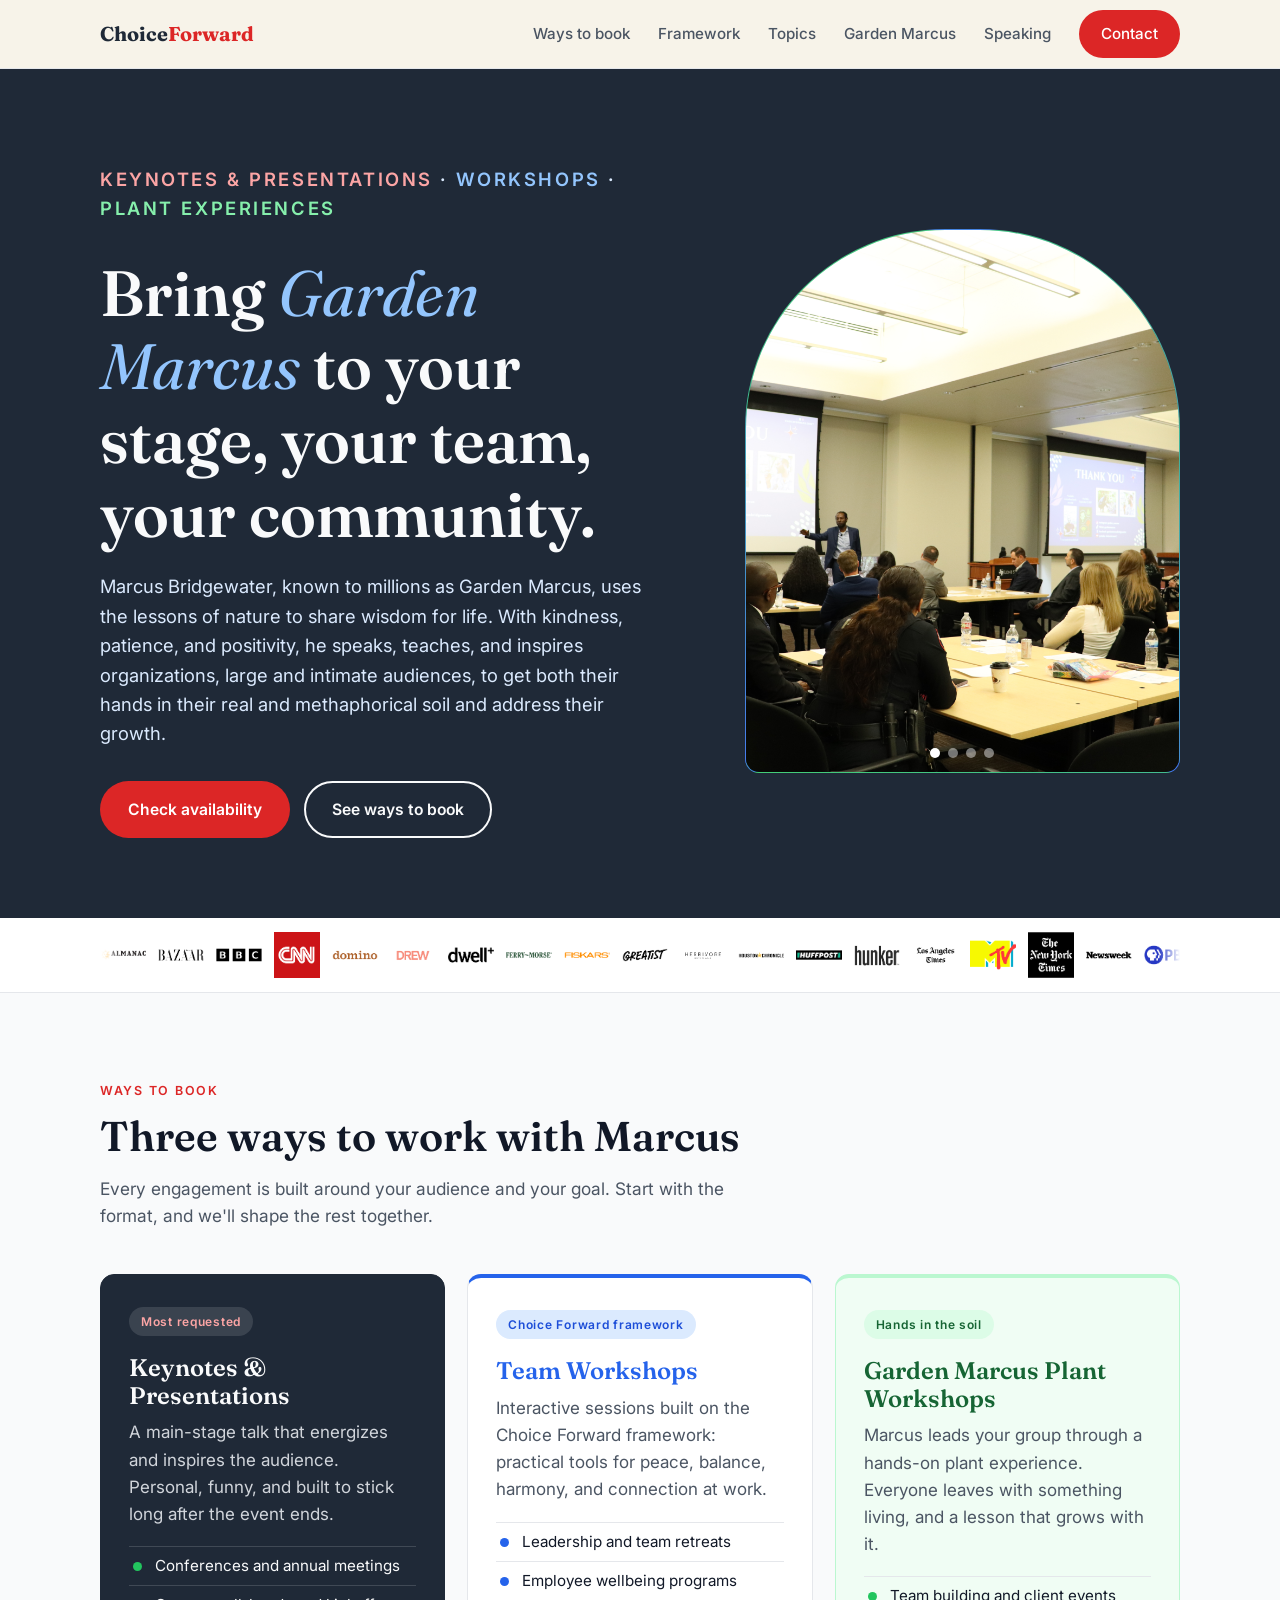
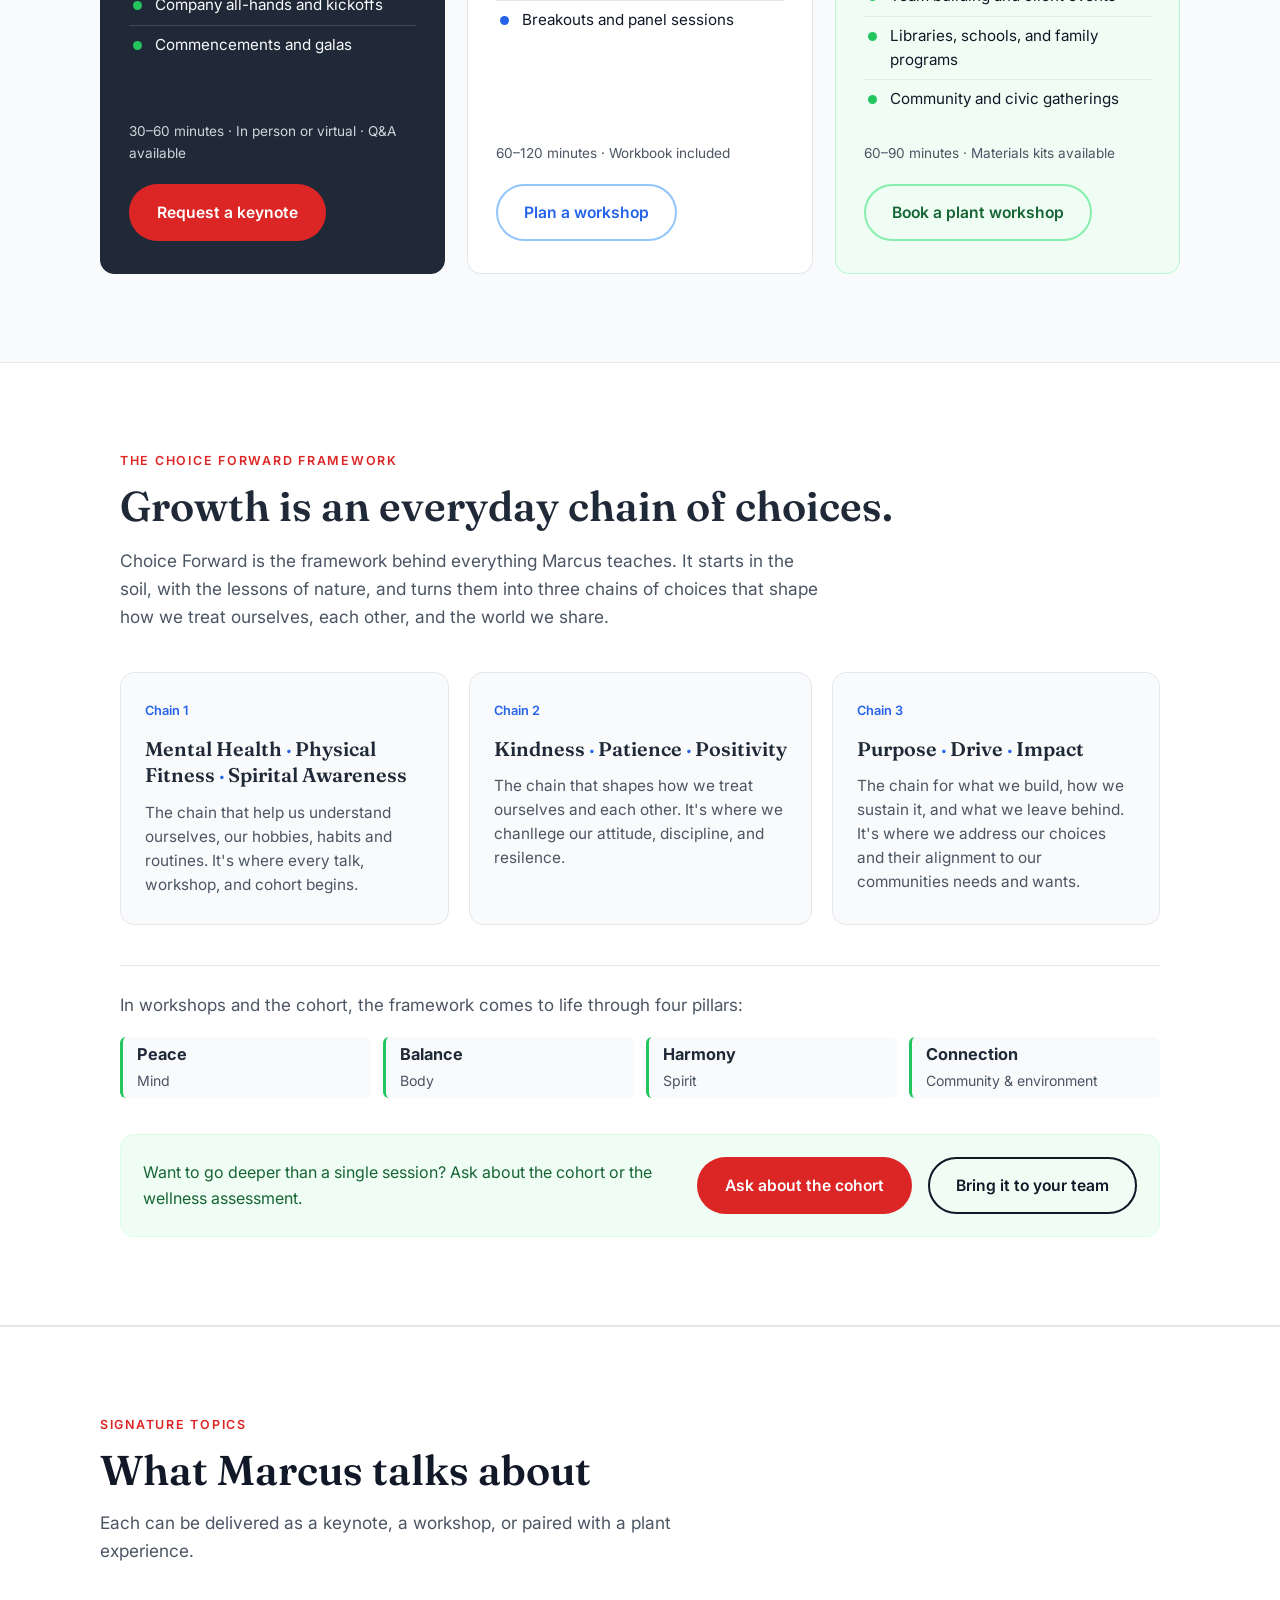
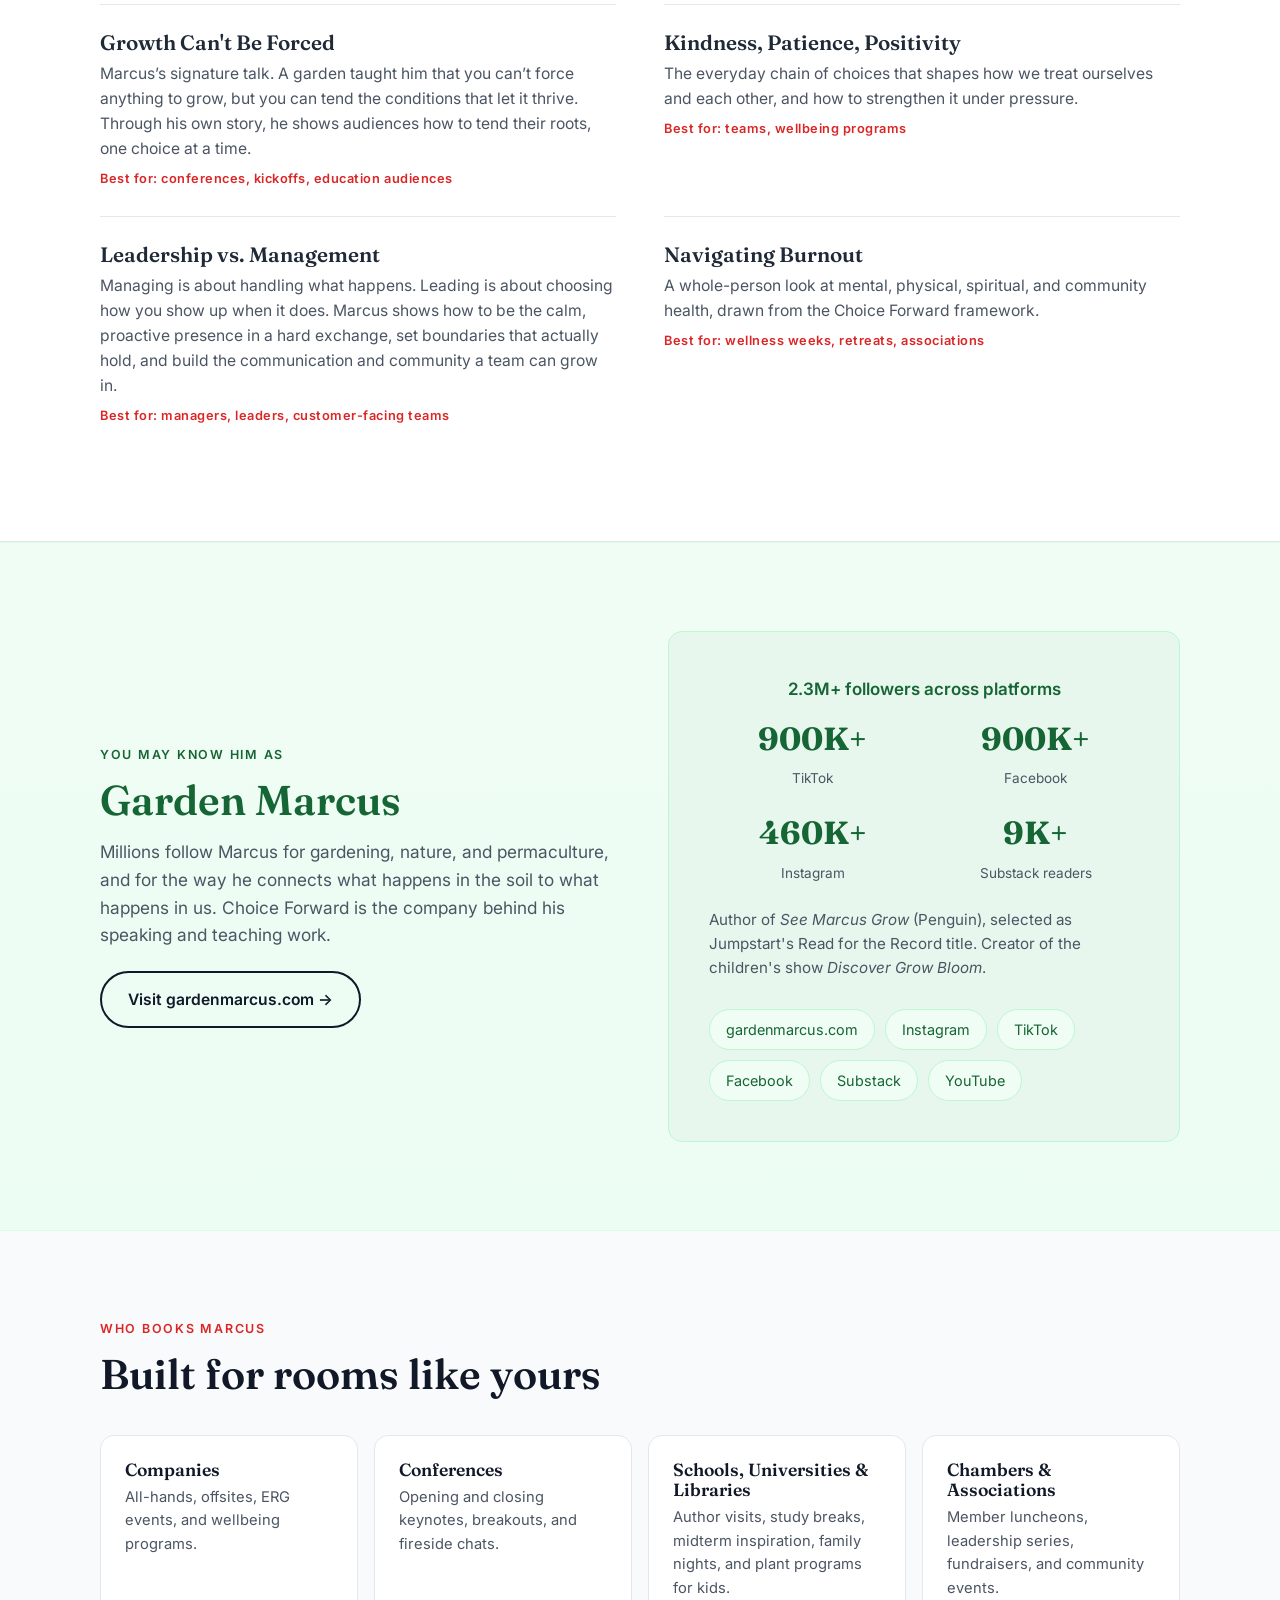
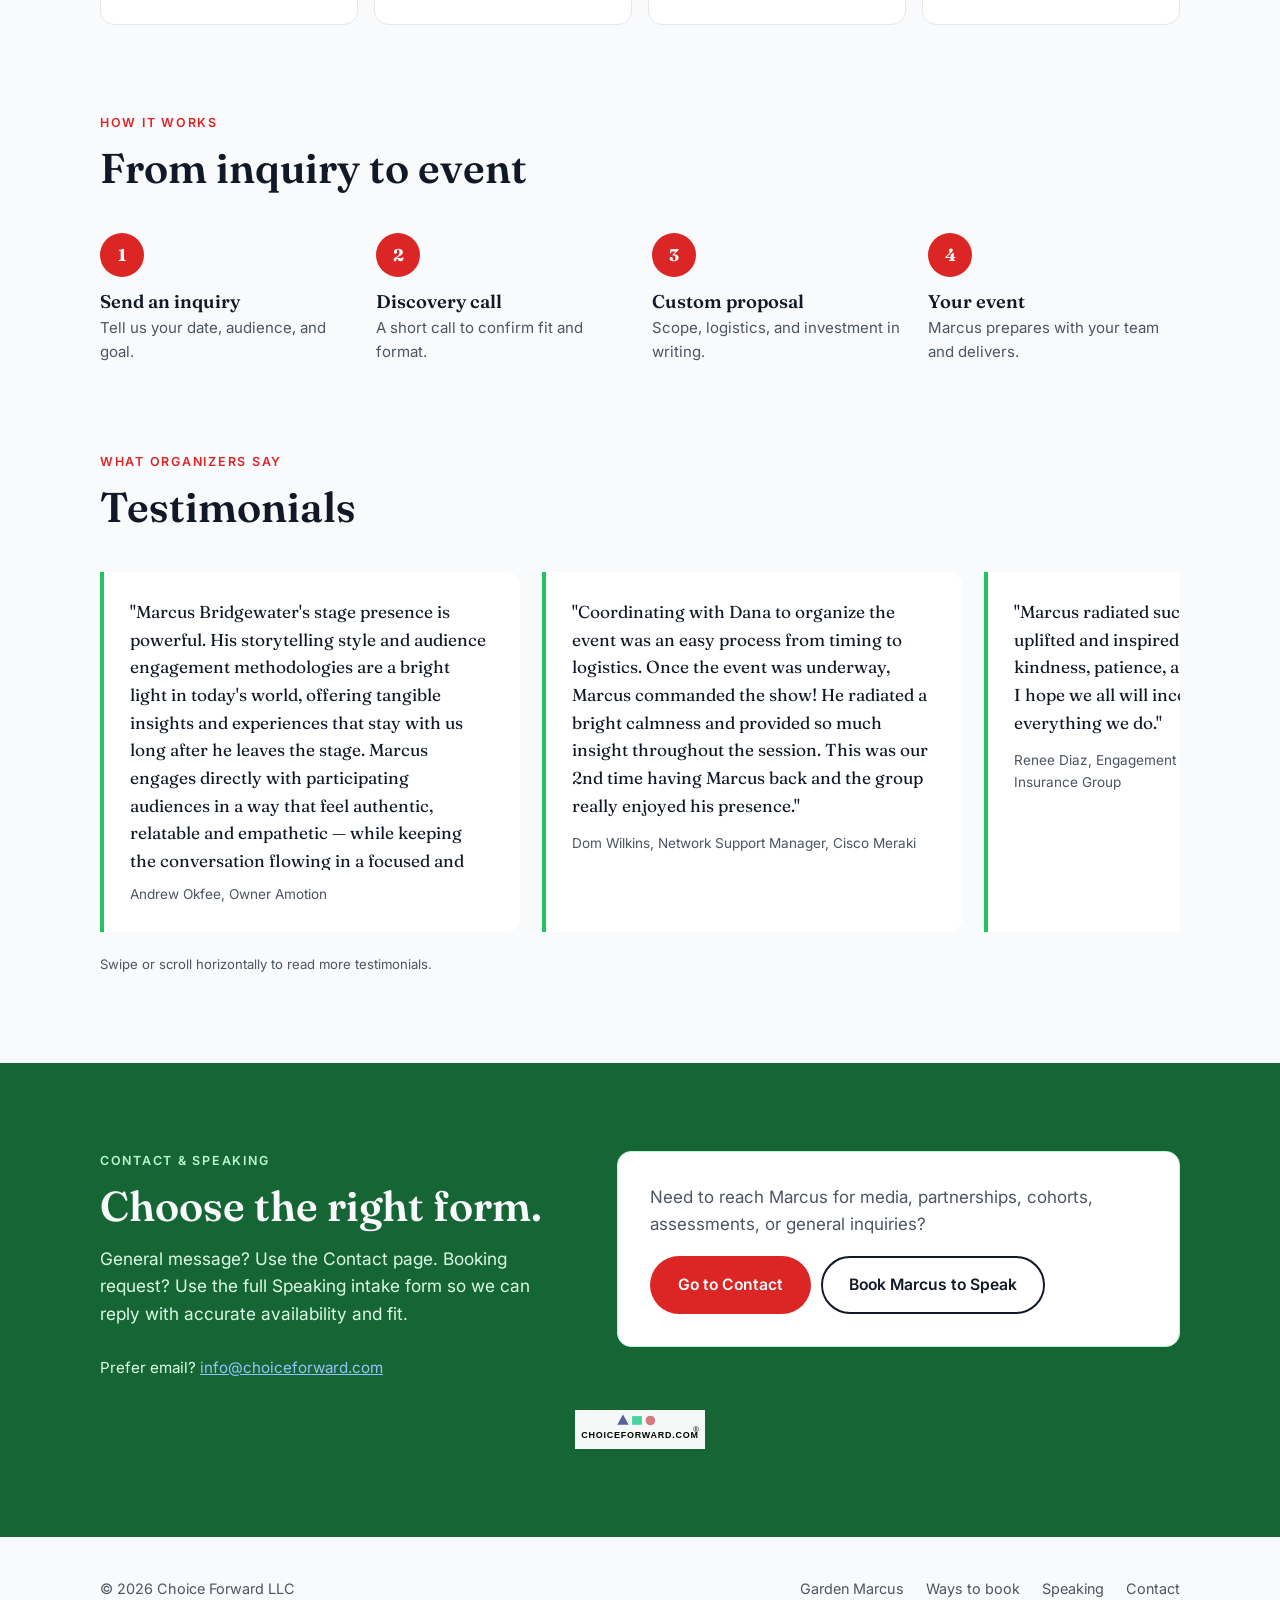
==== commit 619dd966: "Fix broken Contact & Speaking logo reference on homepage" ====
--- a/index.html
+++ b/index.html
@@ -877,7 +877,7 @@
       </div>
     </div>
     <div class="book-logo-wrap">
-      <img class="book-logo" src="assets/images/garden-marcus-logos/Choice%20Forward%20Logo.svg" alt="Choice Forward logo" loading="lazy" />
+      <img class="book-logo" src="assets/images/garden-marcus-logos/Choice%20Forward%20Bottom%20Logo.svg" alt="Choice Forward logo" loading="lazy" />
     </div>
   </section>
 
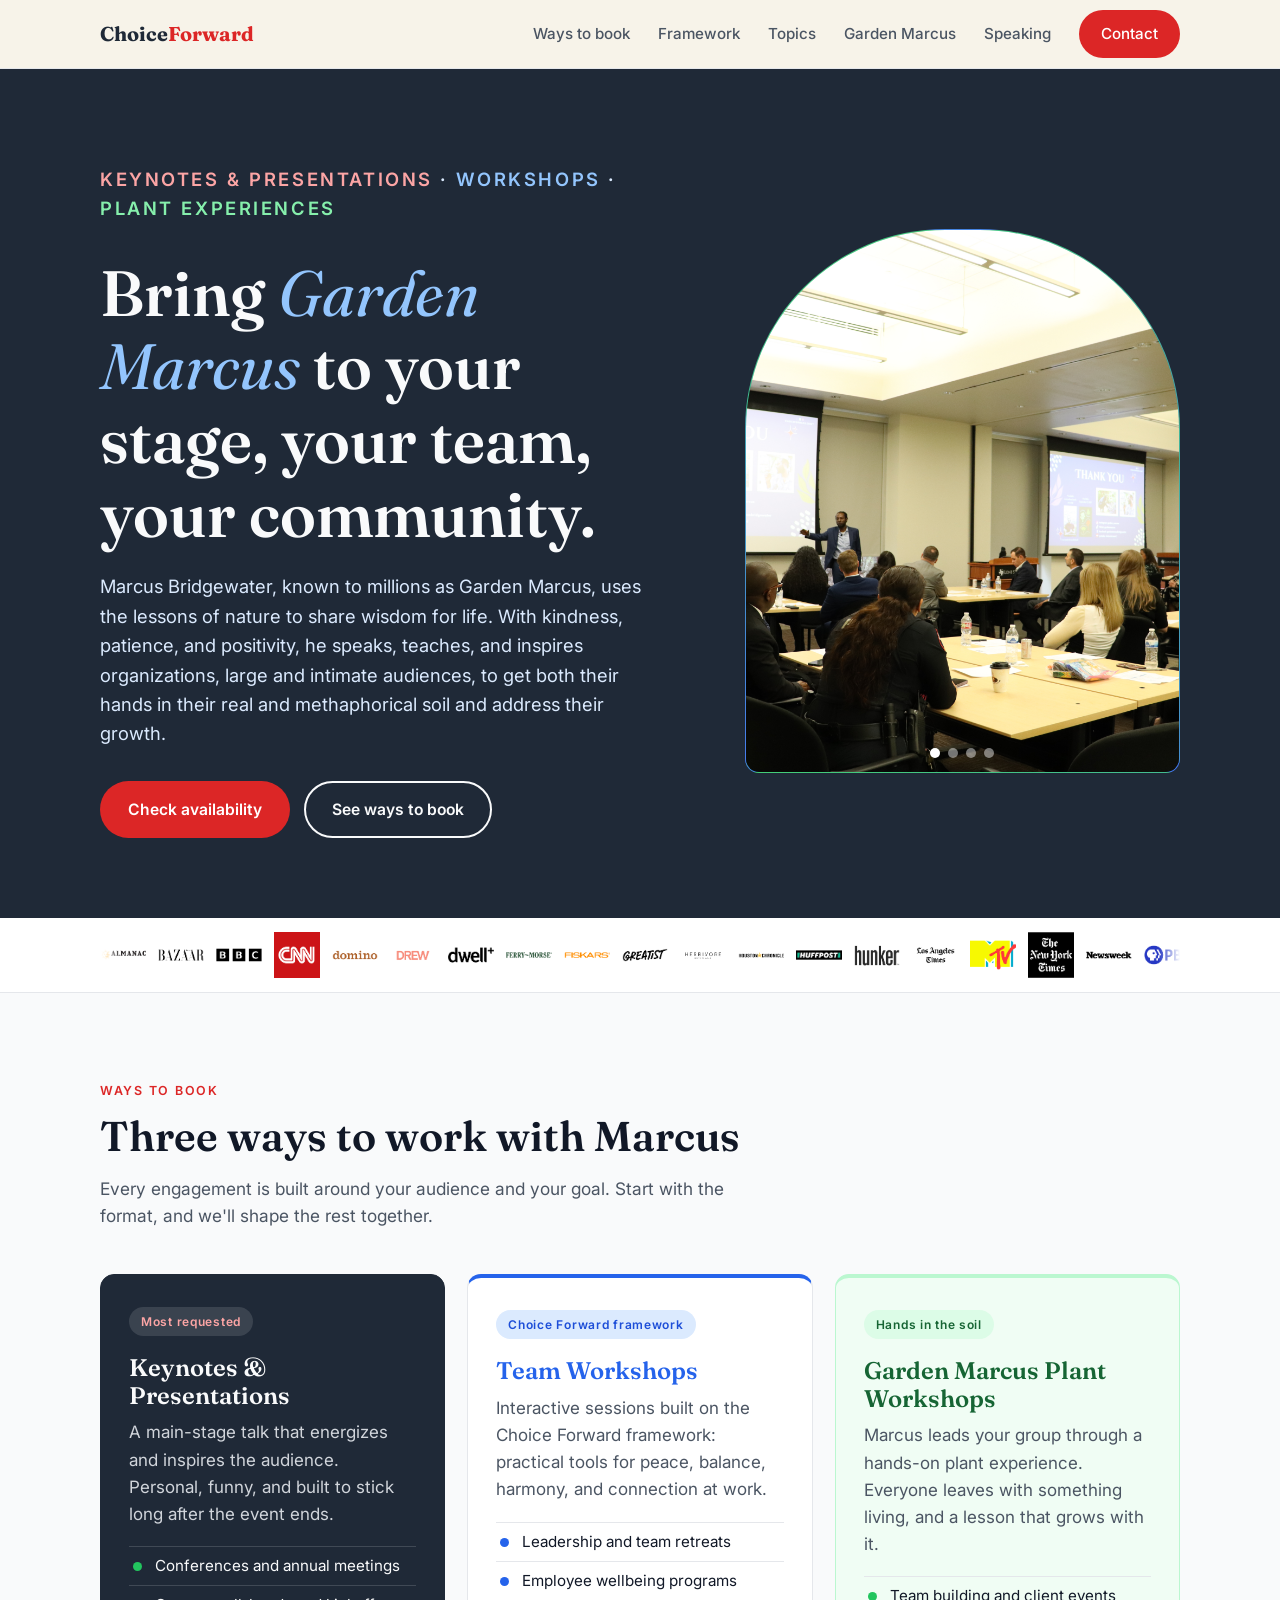
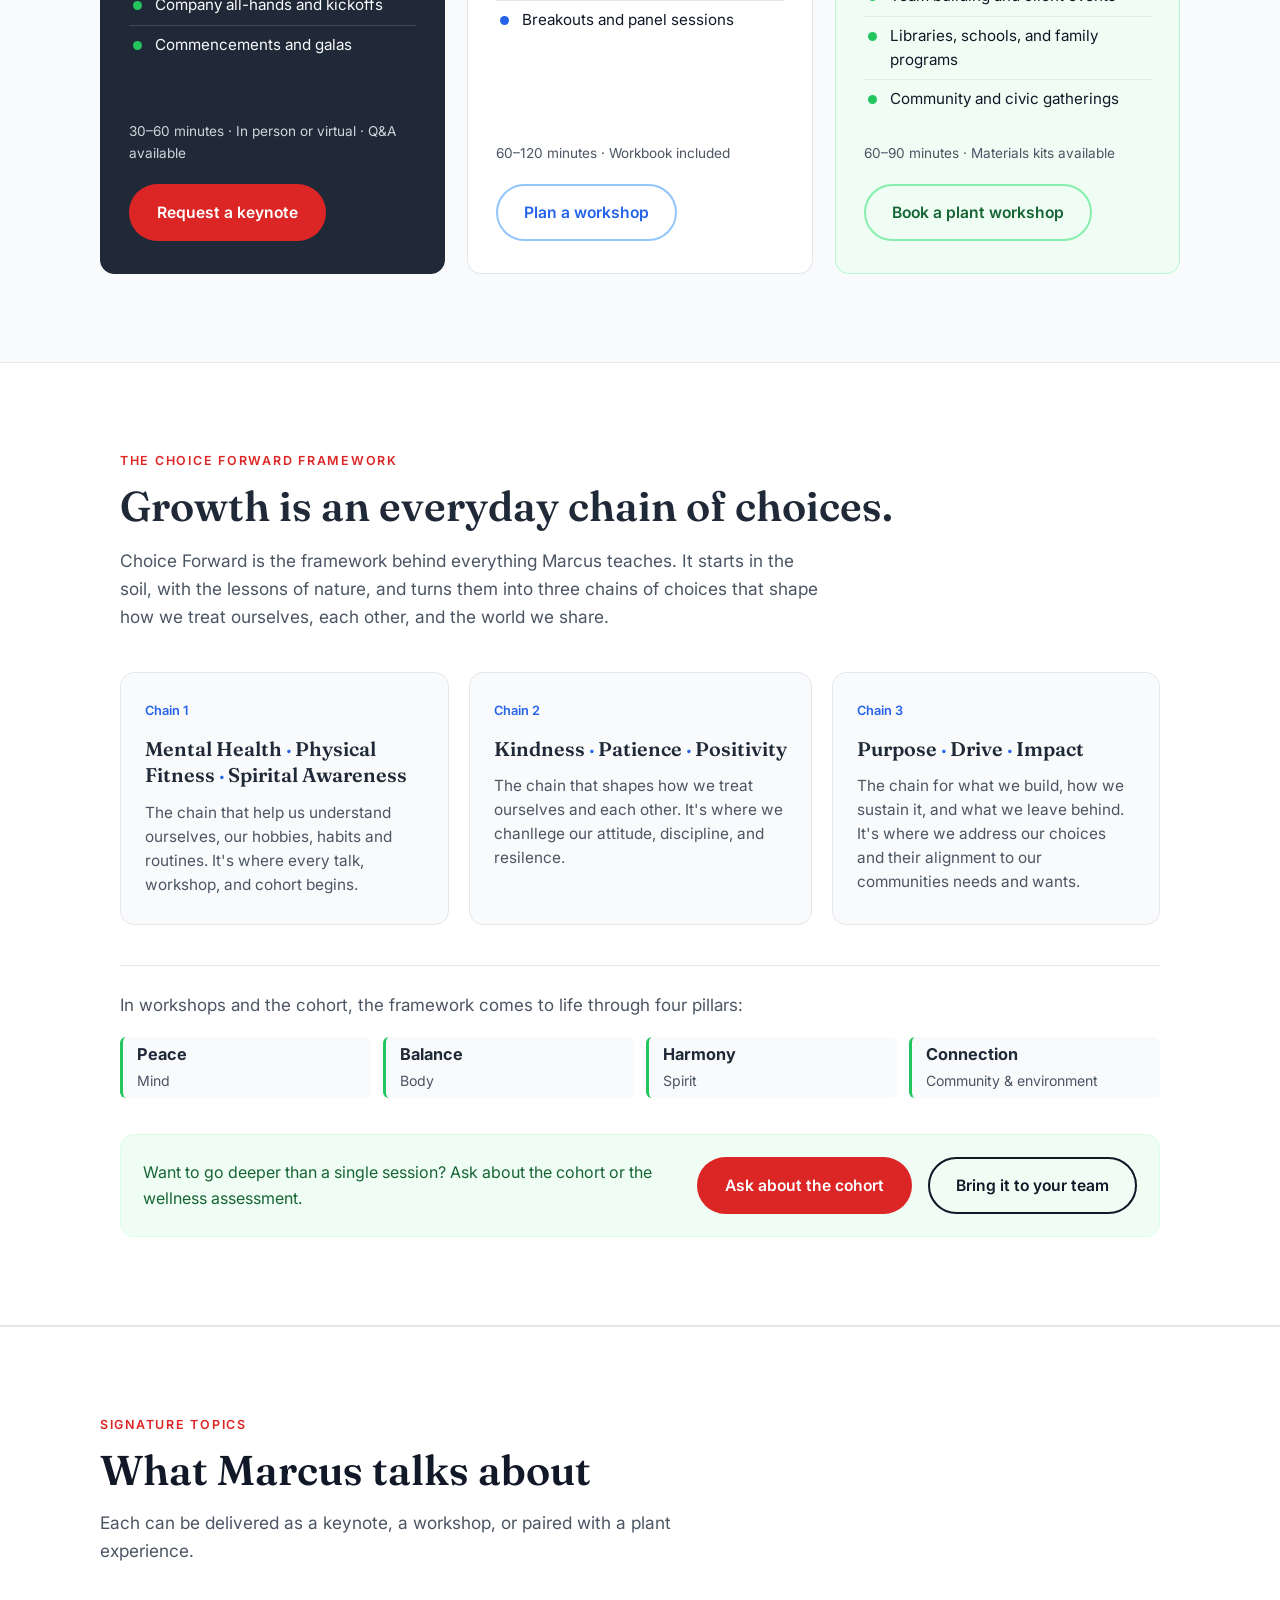
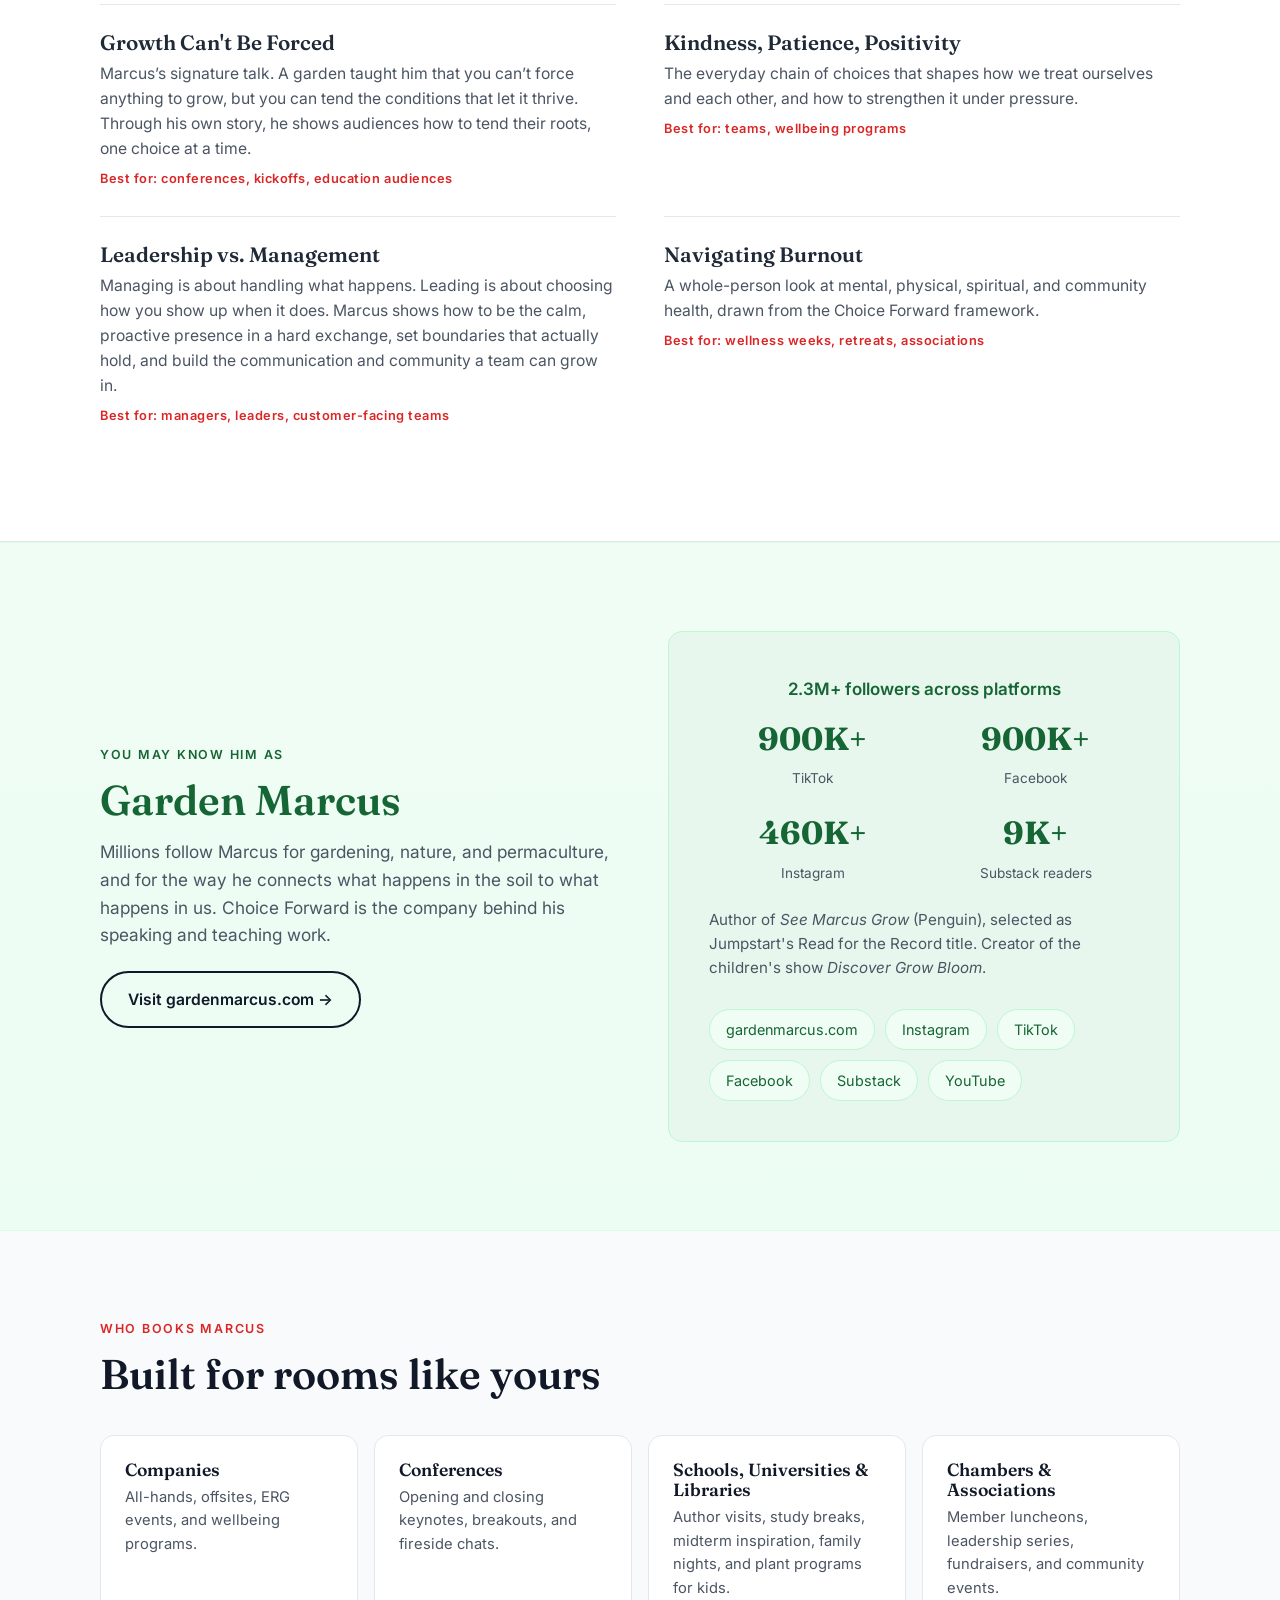
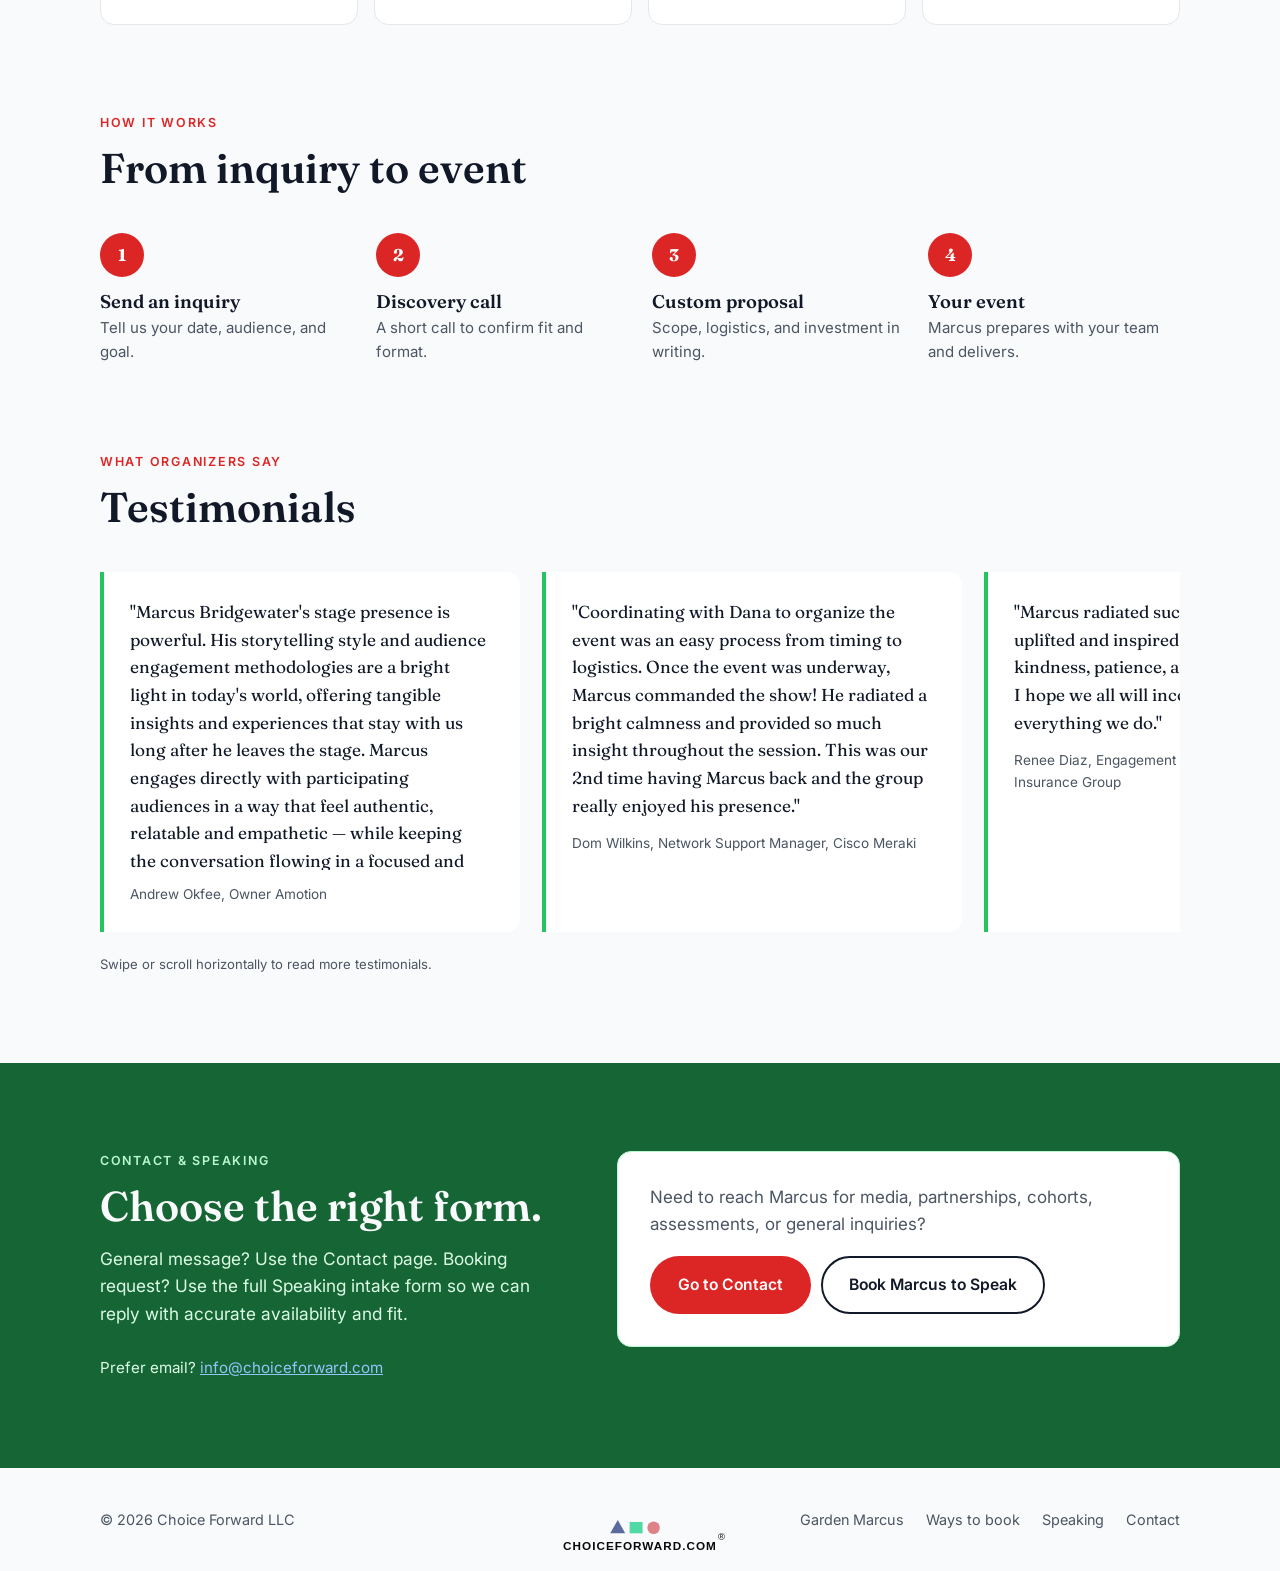
==== commit 5763c367: "Update logo assets and remove favicon background" ====
--- a/index.html
+++ b/index.html
@@ -488,23 +488,27 @@
     .book-cta-panel p { color: var(--muted); margin-bottom: 18px; }
     .book-cta-panel .ctas { display: flex; flex-wrap: wrap; gap: 10px; }
 
-    .book-logo-wrap {
-      margin-top: 30px;
-      display: flex;
-      justify-content: center;
-    }
-    .book-logo {
-      display: block;
-      width: clamp(88px, 12vw, 130px);
-      height: auto;
-      opacity: .96;
-    }
-
     /* ---------- FOOTER ---------- */
-    footer { padding: 40px 0; font-size: .9rem; color: var(--muted); }
+    footer {
+      position: relative;
+      padding: 40px 0;
+      font-size: .9rem;
+      color: var(--muted);
+    }
     footer .wrap { display: flex; flex-wrap: wrap; justify-content: space-between; gap: 16px; }
     footer a { text-decoration: none; margin-left: 18px; }
     footer a:hover { color: var(--forest); }
+    .footer-center-logo {
+      position: absolute;
+      left: 50%;
+      bottom: 6px;
+      transform: translateX(-50%);
+      display: block;
+      width: clamp(112px, 14vw, 170px);
+      height: auto;
+      opacity: .96;
+      pointer-events: none;
+    }
 
     /* ---------- RESPONSIVE ---------- */
     @media (max-width: 900px) {
@@ -526,7 +530,7 @@
       .cf-fw__pillar-row { grid-template-columns: repeat(2, 1fr); row-gap: 12px; }
       .quote { height: 400px; }
       footer a { margin: 0 14px 0 0; }
-      .book-logo { width: 78px; }
+      .footer-center-logo { width: 112px; }
     }
   </style>
 </head>
@@ -876,9 +880,6 @@
         </div>
       </div>
     </div>
-    <div class="book-logo-wrap">
-      <img class="book-logo" src="assets/images/garden-marcus-logos/Choice%20Forward%20Bottom%20Logo.svg" alt="Choice Forward logo" loading="lazy" />
-    </div>
   </section>
 
   <!-- ===================== FOOTER ===================== -->
@@ -892,6 +893,7 @@
         <a href="contact.html">Contact</a>
       </span>
     </div>
+    <img class="footer-center-logo" src="assets/images/garden-marcus-logos/Choice%20Forward%20Bottom%20Logo.svg" alt="Choice Forward logo" loading="lazy" />
   </footer>
 
   <script>
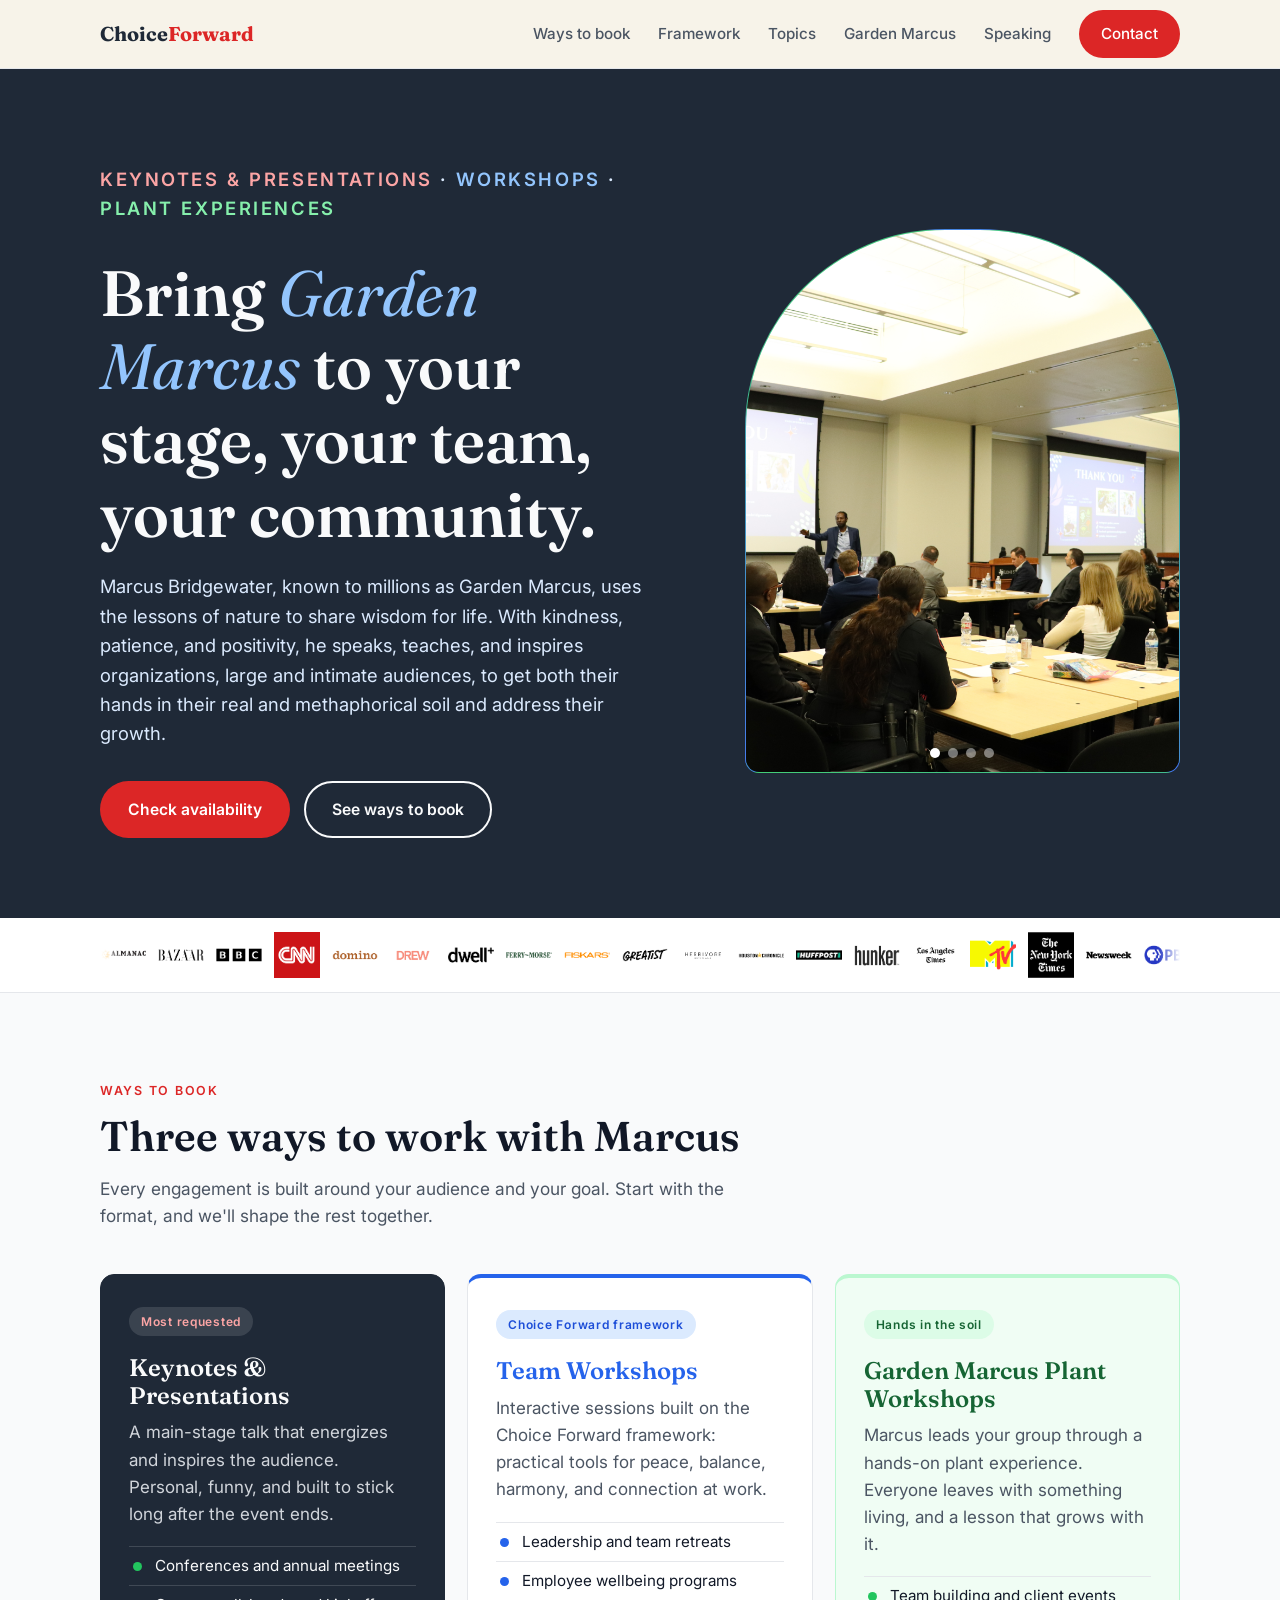
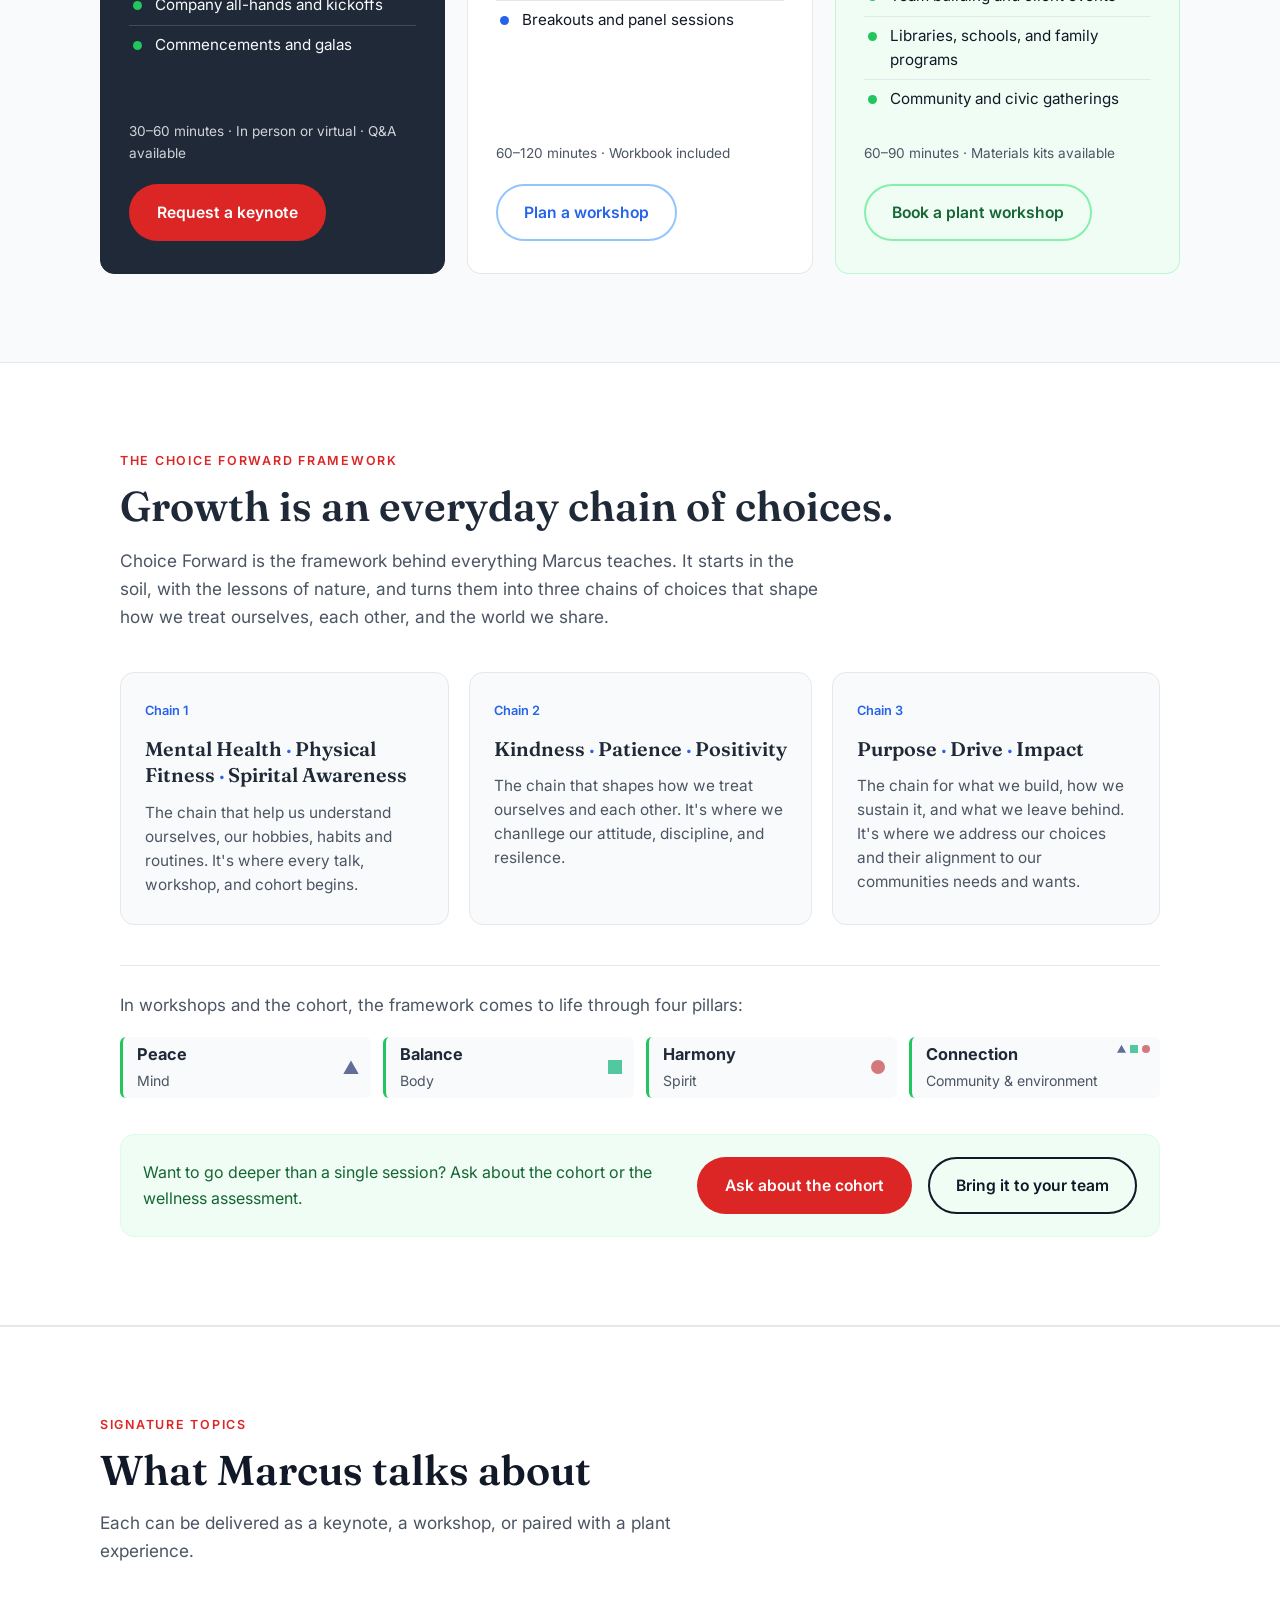
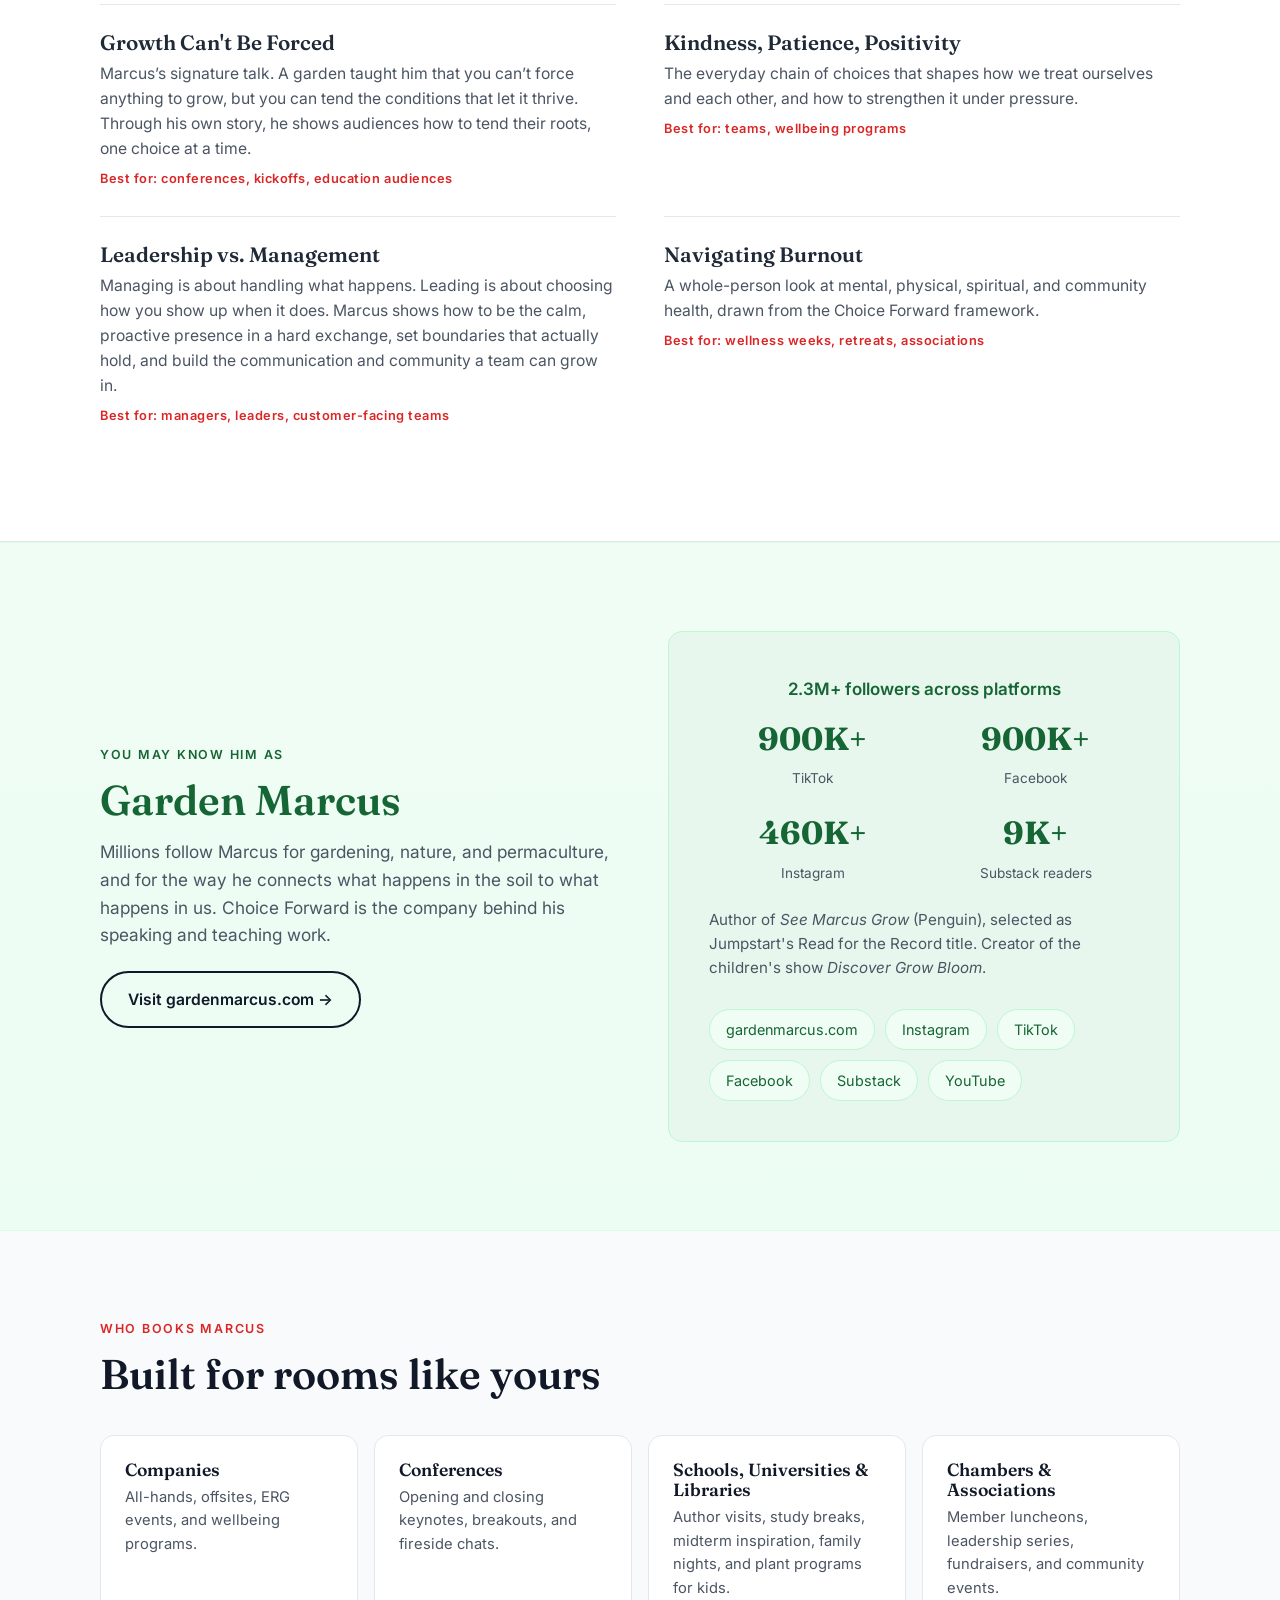
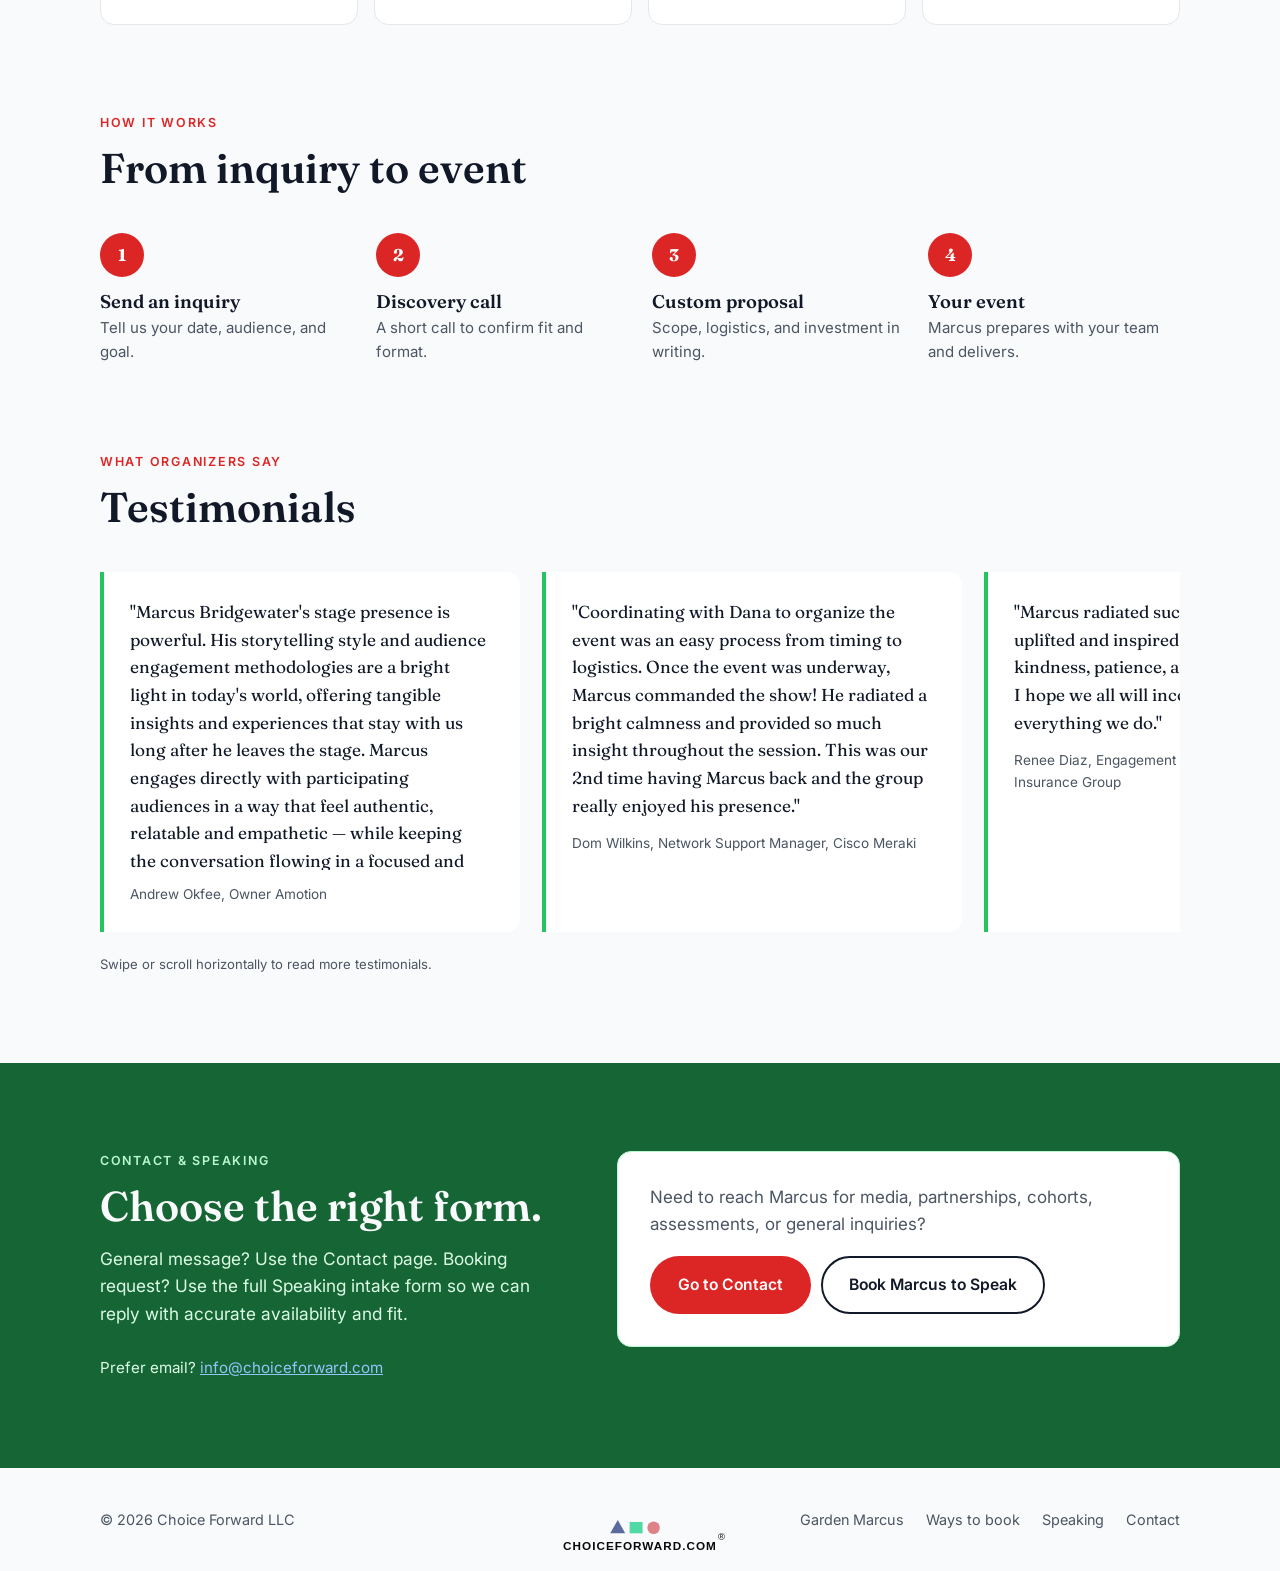
==== commit 946abe18: "Add framework shape overlays for pillar graphics" ====
--- a/index.html
+++ b/index.html
@@ -30,6 +30,9 @@
       --ink: #111827;
       --muted: #4b5563;
       --line: #e5e7eb;
+      --cf-logo-blue: #626D9A;
+      --cf-logo-green: #53C8A0;
+      --cf-logo-red: #D4787D;
       --radius: 14px;
       --max: 1120px;
       --serif: "Fraunces", Georgia, serif;
@@ -344,6 +347,7 @@
       padding: 4px 0 4px 14px;
       background: #f8fafc;
       border-radius: 6px;
+      position: relative;
     }
     .cf-fw__pillar-row strong {
       display: block;
@@ -353,6 +357,50 @@
     .cf-fw__pillar-row small {
       color: var(--muted);
       font-size: .88rem;
+    }
+    .cf-fw__shape {
+      position: absolute;
+      right: 12px;
+      top: 50%;
+      transform: translateY(-50%);
+      pointer-events: none;
+      z-index: 1;
+    }
+    .cf-fw__shape--triangle {
+      width: 16px;
+      height: 14px;
+      background: var(--cf-logo-blue);
+      clip-path: polygon(50% 0%, 0% 100%, 100% 100%);
+    }
+    .cf-fw__shape--square {
+      width: 14px;
+      height: 14px;
+      background: var(--cf-logo-green);
+    }
+    .cf-fw__shape--circle {
+      width: 14px;
+      height: 14px;
+      border-radius: 50%;
+      background: var(--cf-logo-red);
+    }
+    .cf-fw__shape-set {
+      position: absolute;
+      right: 10px;
+      top: 8px;
+      display: inline-flex;
+      align-items: center;
+      gap: 4px;
+      pointer-events: none;
+      z-index: 1;
+    }
+    .cf-fw__shape-set .cf-fw__shape--triangle {
+      width: 9px;
+      height: 8px;
+    }
+    .cf-fw__shape-set .cf-fw__shape--square,
+    .cf-fw__shape-set .cf-fw__shape--circle {
+      width: 8px;
+      height: 8px;
     }
     .cf-fw__cta {
       margin-top: 36px;
@@ -737,10 +785,17 @@
           In workshops and the cohort, the framework comes to life through four pillars:
         </p>
         <ul class="cf-fw__pillar-row">
-          <li><strong>Peace</strong><small>Mind</small></li>
-          <li><strong>Balance</strong><small>Body</small></li>
-          <li><strong>Harmony</strong><small>Spirit</small></li>
-          <li><strong>Connection</strong><small>Community &amp; environment</small></li>
+          <li><strong>Peace</strong><small>Mind</small><span class="cf-fw__shape cf-fw__shape--triangle" aria-hidden="true"></span></li>
+          <li><strong>Balance</strong><small>Body</small><span class="cf-fw__shape cf-fw__shape--square" aria-hidden="true"></span></li>
+          <li><strong>Harmony</strong><small>Spirit</small><span class="cf-fw__shape cf-fw__shape--circle" aria-hidden="true"></span></li>
+          <li>
+            <strong>Connection</strong><small>Community &amp; environment</small>
+            <span class="cf-fw__shape-set" aria-hidden="true">
+              <span class="cf-fw__shape--triangle"></span>
+              <span class="cf-fw__shape--square"></span>
+              <span class="cf-fw__shape--circle"></span>
+            </span>
+          </li>
         </ul>
       </div>
 
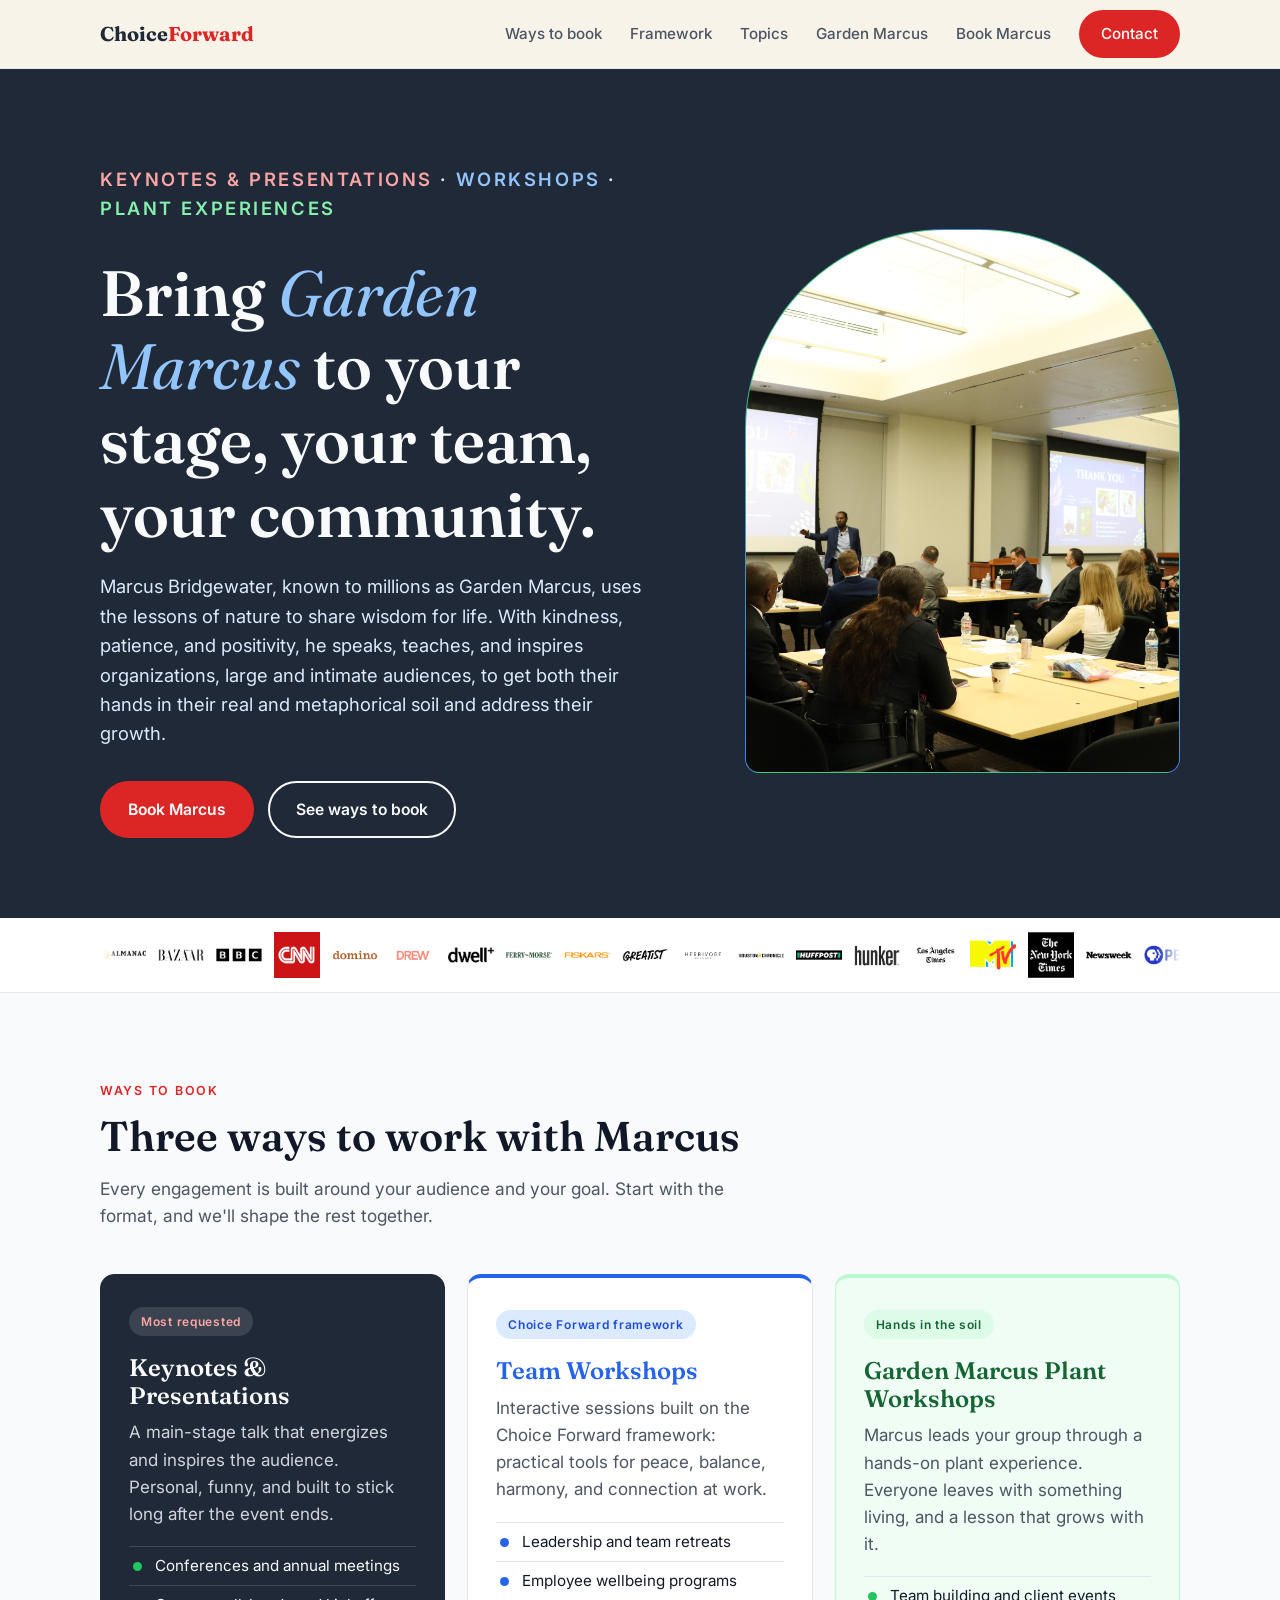
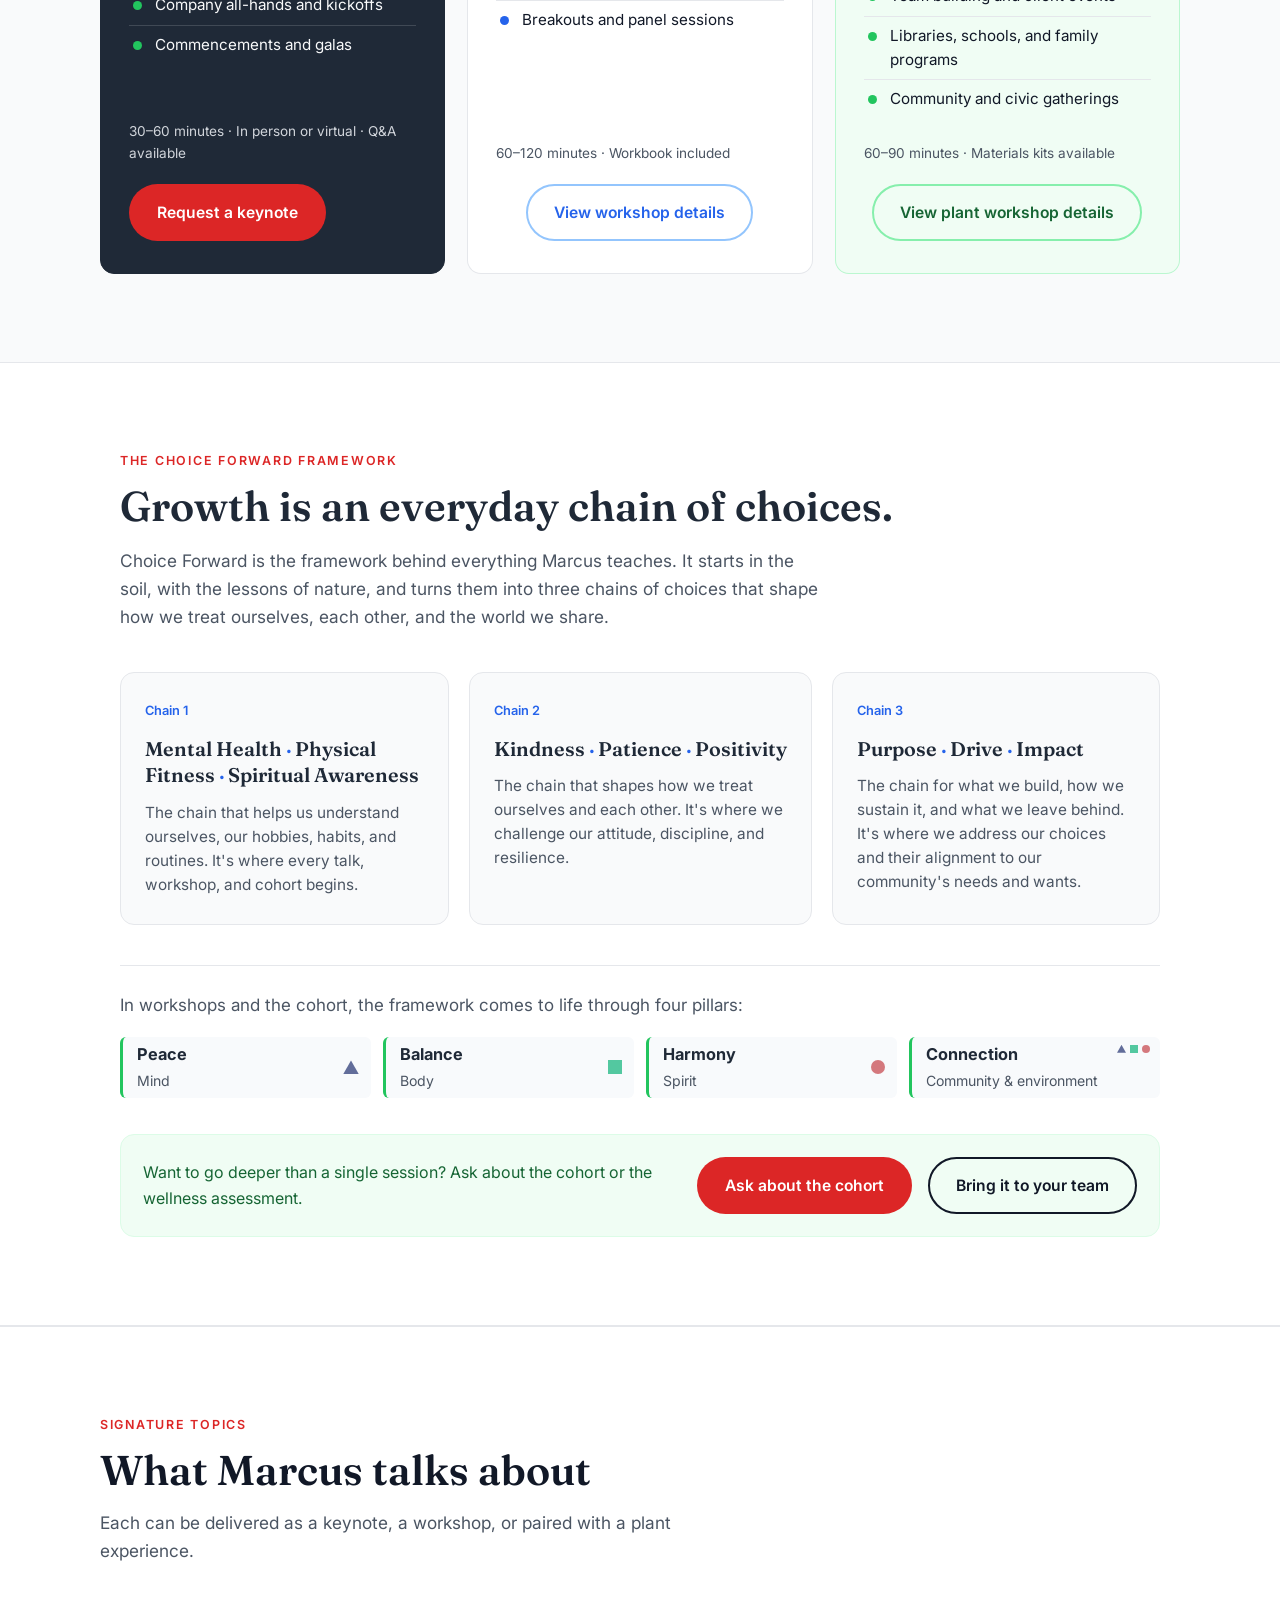
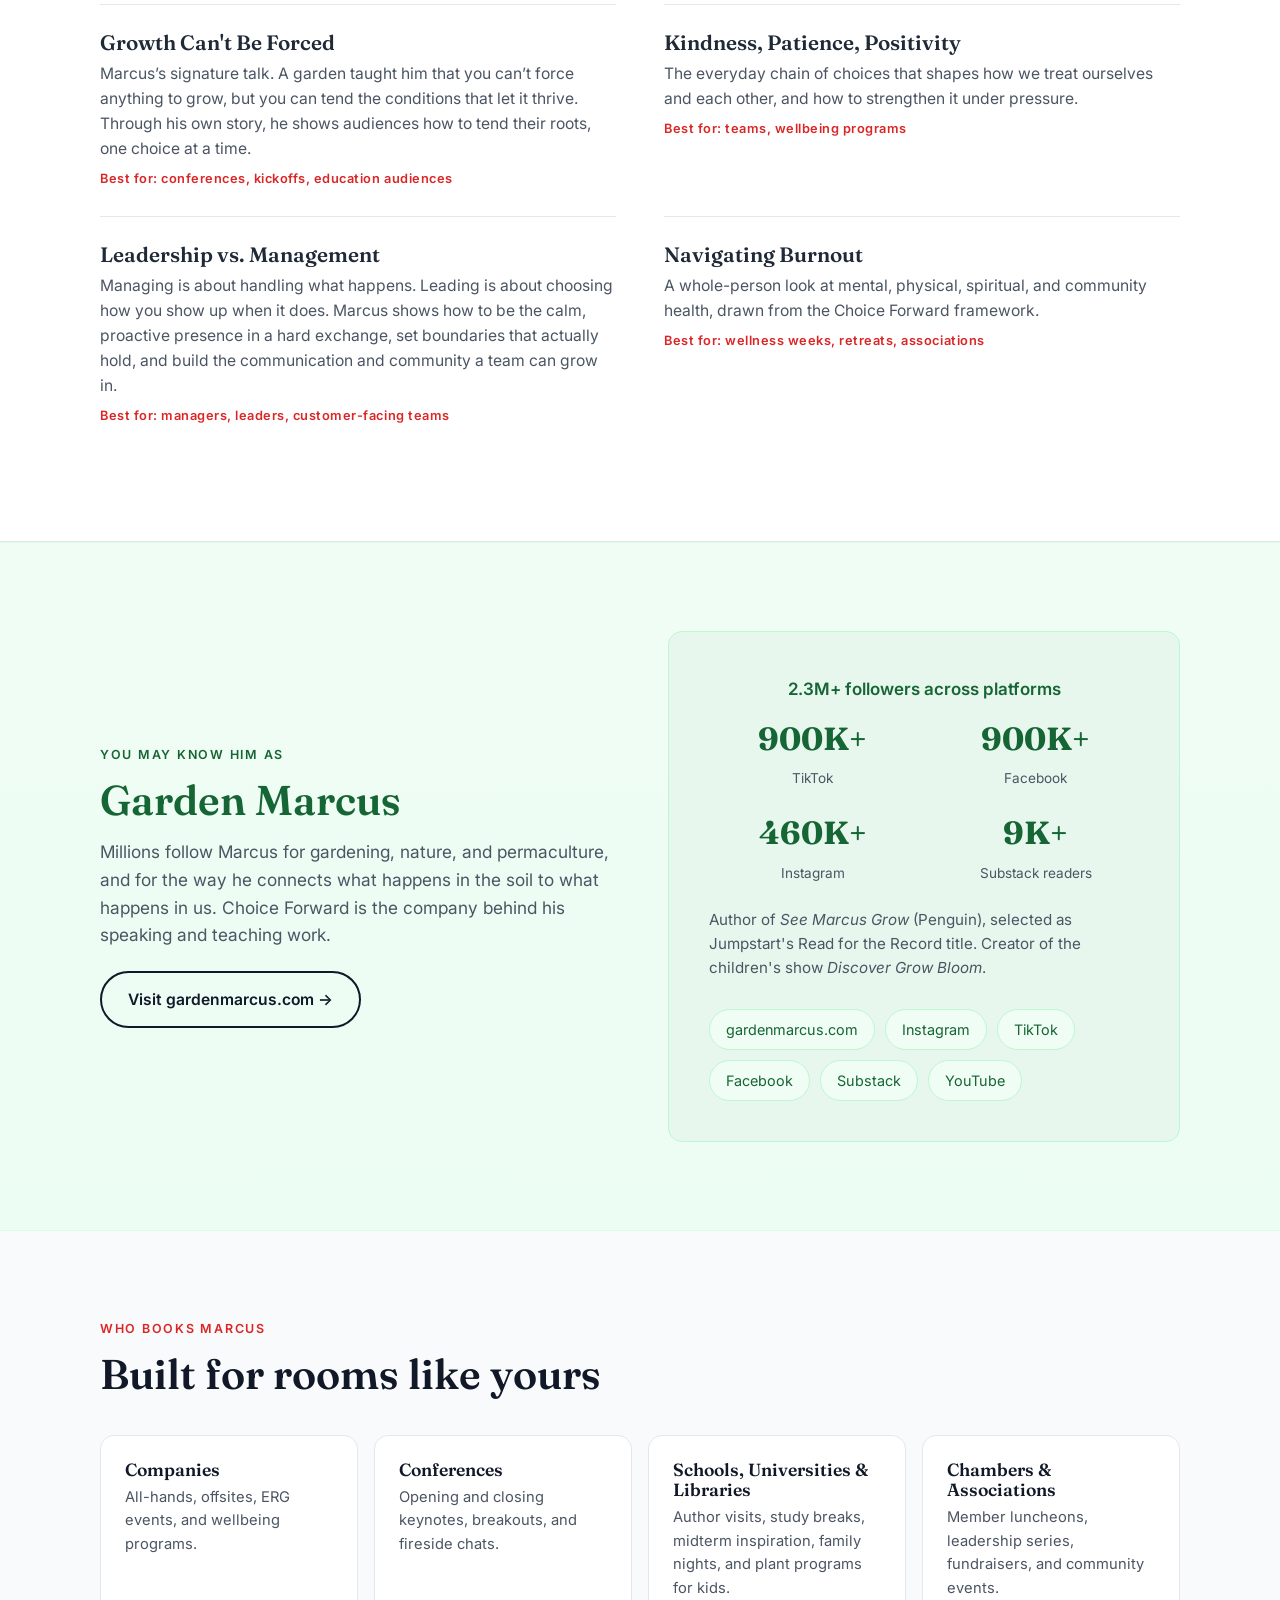
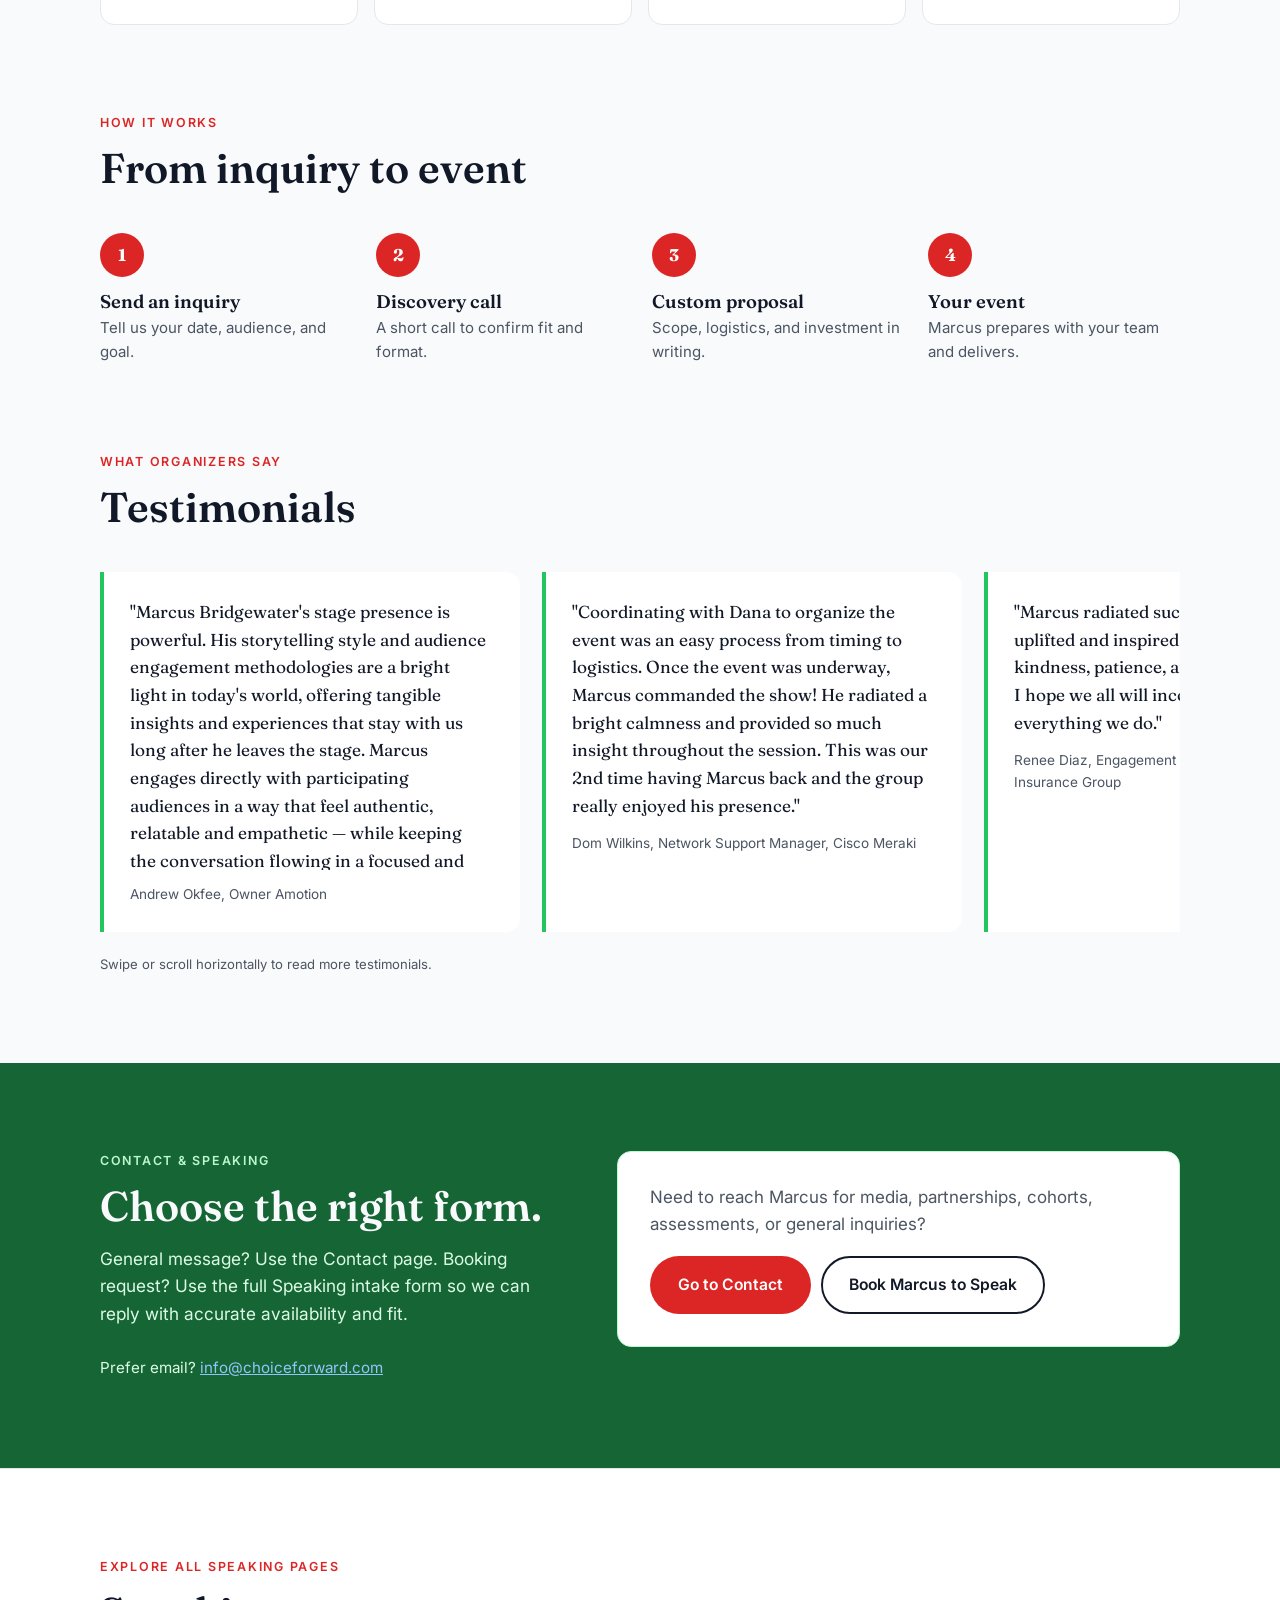
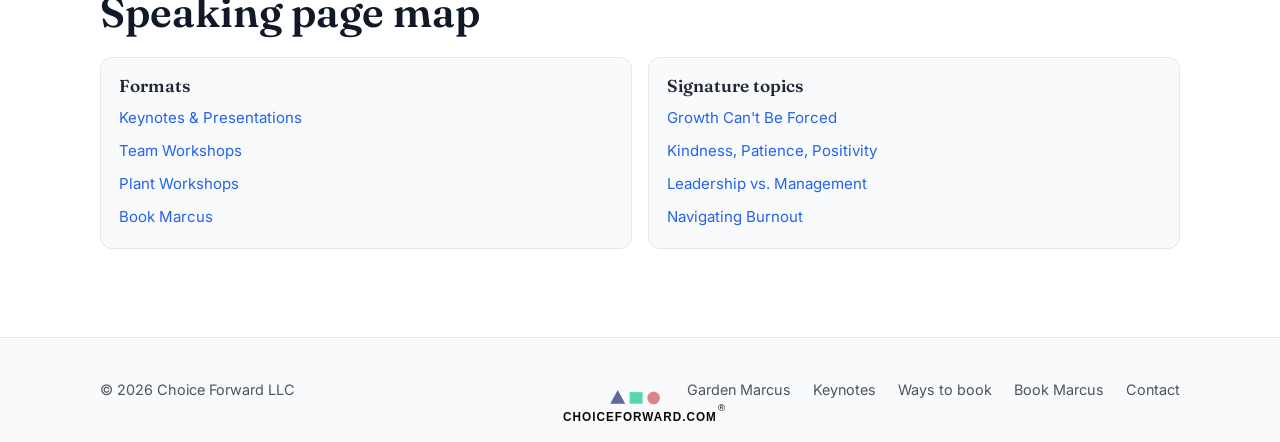
==== commit ec52f7dc: "SEO rollout: speaking pages, metadata, video embeds, and copy sync" ====
--- a/index.html
+++ b/index.html
@@ -5,6 +5,16 @@
   <meta name="viewport" content="width=device-width, initial-scale=1.0" />
   <title>Book Marcus Bridgewater | Choice Forward</title>
   <meta name="description" content="Keynotes, workshops, and hands-on plant workshops with Marcus Bridgewater (Garden Marcus), booked through Choice Forward." />
+  <link rel="canonical" href="https://choiceforward.com/index.html" />
+  <meta property="og:type" content="website" />
+  <meta property="og:url" content="https://choiceforward.com/index.html" />
+  <meta property="og:title" content="Book Marcus Bridgewater | Choice Forward" />
+  <meta property="og:description" content="Keynotes, workshops, and hands-on plant workshops with Marcus Bridgewater (Garden Marcus), booked through Choice Forward." />
+  <meta property="og:image" content="https://choiceforward.com/assets/images/hero/hero-6.jpg" />
+  <meta name="twitter:card" content="summary_large_image" />
+  <meta name="twitter:title" content="Book Marcus Bridgewater | Choice Forward" />
+  <meta name="twitter:description" content="Keynotes, workshops, and hands-on plant workshops with Marcus Bridgewater (Garden Marcus), booked through Choice Forward." />
+  <meta name="twitter:image" content="https://choiceforward.com/assets/images/hero/hero-6.jpg" />
   <link rel="icon" type="image/svg+xml" href="assets/images/garden-marcus-logos/choice-forward-favicon.svg" />
   <link rel="apple-touch-icon" href="assets/images/garden-marcus-logos/choice-forward-favicon.svg" />
 
@@ -203,6 +213,7 @@
     .card li::before { content: ""; position: absolute; left: 4px; top: 15px; width: 9px; height: 9px; border-radius: 50%; background: var(--moss); }
     .card .meta { font-size: .85rem; color: var(--muted); margin-bottom: 20px; }
     .card .btn { align-self: flex-start; }
+    .card .btn.center-cta { align-self: center; text-align: center; }
     .card.featured { background: var(--forest); color: var(--cream); border-color: var(--forest); }
     .card.featured h3 { color: var(--cream); }
     .card.featured p, .card.featured .meta { color: #d1d5db; }
@@ -425,6 +436,8 @@
     .topics-grid { display: grid; grid-template-columns: repeat(2, 1fr); gap: 0 48px; margin-top: 40px; }
     .topic { padding: 26px 0; border-top: 1px solid var(--line); }
     .topic h3 { font-size: 1.3rem; margin-bottom: 6px; color: var(--forest); }
+    .topic h3 a { color: inherit; text-decoration: none; }
+    .topic h3 a:hover { text-decoration: underline; text-underline-offset: 3px; }
     .topic p { color: var(--muted); font-size: .98rem; }
     .topic .for { font-size: .8rem; font-weight: 600; color: var(--clay); margin-top: 8px; letter-spacing: .04em; }
 
@@ -536,6 +549,43 @@
     .book-cta-panel p { color: var(--muted); margin-bottom: 18px; }
     .book-cta-panel .ctas { display: flex; flex-wrap: wrap; gap: 10px; }
 
+    /* ---------- INTERNAL LINK MAP ---------- */
+    .link-map {
+      background: var(--paper);
+      border-top: 1px solid var(--line);
+      border-bottom: 1px solid var(--line);
+    }
+    .link-map-grid {
+      margin-top: 20px;
+      display: grid;
+      grid-template-columns: repeat(2, 1fr);
+      gap: 16px;
+    }
+    .link-map-card {
+      background: #f8fafc;
+      border: 1px solid var(--line);
+      border-radius: 12px;
+      padding: 18px;
+    }
+    .link-map-card h3 {
+      font-size: 1.08rem;
+      margin-bottom: 8px;
+      color: var(--forest);
+    }
+    .link-map-card ul {
+      list-style: none;
+      margin: 0;
+      padding: 0;
+      display: grid;
+      gap: 6px;
+    }
+    .link-map-card a {
+      text-decoration: none;
+      color: var(--forest-2);
+      font-size: .94rem;
+    }
+    .link-map-card a:hover { text-decoration: underline; }
+
     /* ---------- FOOTER ---------- */
     footer {
       position: relative;
@@ -566,6 +616,7 @@
       .cf-fw__chains { grid-template-columns: 1fr; }
       .aud-grid, .steps { grid-template-columns: repeat(2, 1fr); }
       .topics-grid { grid-template-columns: 1fr; }
+      .link-map-grid { grid-template-columns: 1fr; }
       .proof-item { min-width: 0; }
       .nav ul li:nth-child(-n+4) { display: none; }
     }
@@ -593,7 +644,7 @@
         <li><a href="#framework">Framework</a></li>
         <li><a href="#topics">Topics</a></li>
         <li><a href="#garden-marcus">Garden Marcus</a></li>
-        <li><a href="book.html">Speaking</a></li>
+        <li><a href="book.html">Book Marcus</a></li>
         <li><a href="contact.html" class="btn btn-primary">Contact</a></li>
       </ul>
     </div>
@@ -605,23 +656,14 @@
       <div>
         <p class="eyebrow"><span class="hero-keynote">Keynotes &amp; Presentations</span> · <span class="hero-workshops">Workshops</span> · <span class="hero-plant">Plant Experiences</span></p>
         <h1>Bring <em>Garden Marcus</em> to your stage, your team, your community.</h1>
-        <p>Marcus Bridgewater, known to millions as Garden Marcus, uses the lessons of nature to share wisdom for life. With kindness, patience, and positivity, he speaks, teaches, and inspires organizations, large and intimate audiences, to get both their hands in their real and methaphorical soil and address their growth.</p>
+        <p>Marcus Bridgewater, known to millions as Garden Marcus, uses the lessons of nature to share wisdom for life. With kindness, patience, and positivity, he speaks, teaches, and inspires organizations, large and intimate audiences, to get both their hands in their real and metaphorical soil and address their growth.</p>
         <div class="ctas">
-          <a href="book.html" class="btn btn-primary">Check availability</a>
+          <a href="book.html" class="btn btn-primary">Book Marcus</a>
           <a href="#offers" class="btn btn-ghost">See ways to book</a>
         </div>
       </div>
       <div class="hero-carousel" aria-label="Photos of Marcus Bridgewater speaking">
         <img src="assets/images/hero/hero-6.jpg" alt="Marcus Bridgewater in a speaking moment" class="hero-slide active" loading="lazy" />
-        <img src="assets/images/hero/hero-3.jpg" alt="Marcus Bridgewater engaging with an audience" class="hero-slide" loading="lazy" />
-        <img src="assets/images/hero/hero-7.jpg" alt="Marcus Bridgewater with audience during a talk" class="hero-slide" loading="lazy" />
-        <img src="assets/images/hero/hero-8.jpg" alt="Marcus Bridgewater portrait" class="hero-slide hero-slide-portrait" loading="lazy" />
-        <div class="hero-dots" aria-label="Choose hero photo">
-          <button type="button" class="hero-dot active" aria-label="Show photo 1"></button>
-          <button type="button" class="hero-dot" aria-label="Show photo 2"></button>
-          <button type="button" class="hero-dot" aria-label="Show photo 3"></button>
-          <button type="button" class="hero-dot" aria-label="Show photo 4"></button>
-        </div>
       </div>
     </div>
   </header>
@@ -708,7 +750,7 @@
             <li>Commencements and galas</li>
           </ul>
           <p class="meta">30–60 minutes · In person or virtual · Q&amp;A available</p>
-          <a href="book.html" class="btn btn-primary">Request a keynote</a>
+          <a href="keynotes.html" class="btn btn-primary">Request a keynote</a>
         </article>
 
         <!-- Presentations / workshops -->
@@ -722,7 +764,7 @@
             <li>Breakouts and panel sessions</li>
           </ul>
           <p class="meta">60–120 minutes · Workbook included</p>
-          <a href="book.html" class="btn btn-ghost">Plan a workshop</a>
+          <a href="workshops.html" class="btn btn-ghost center-cta">View workshop details</a>
         </article>
 
         <!-- Plant workshops -->
@@ -736,7 +778,7 @@
             <li>Community and civic gatherings</li>
           </ul>
           <p class="meta">60–90 minutes · Materials kits available</p>
-          <a href="book.html" class="btn btn-ghost">Book a plant workshop</a>
+          <a href="plant-workshops.html" class="btn btn-ghost center-cta">View plant workshop details</a>
         </article>
       </div>
     </div>
@@ -756,9 +798,9 @@
       <div class="cf-fw__chains">
         <article class="cf-fw__chain">
           <p class="cf-fw__num">Chain 1</p>
-          <h3 class="cf-fw__words">Mental Health<span>·</span>Physical Fitness<span>·</span>Spirital Awareness</h3>
+          <h3 class="cf-fw__words">Mental Health<span>·</span>Physical Fitness<span>·</span>Spiritual Awareness</h3>
           <p class="cf-fw__desc">
-            The chain that help us understand ourselves, our hobbies, habits and routines. It's where every talk,
+            The chain that helps us understand ourselves, our hobbies, habits, and routines. It's where every talk,
             workshop, and cohort begins.
           </p>
         </article>
@@ -767,7 +809,7 @@
           <p class="cf-fw__num">Chain 2</p>
           <h3 class="cf-fw__words">Kindness<span>·</span>Patience<span>·</span>Positivity</h3>
           <p class="cf-fw__desc">
-            The chain that shapes how we treat ourselves and each other. It's where we chanllege our attitude, discipline, and resilence.
+            The chain that shapes how we treat ourselves and each other. It's where we challenge our attitude, discipline, and resilience.
           </p>
         </article>
 
@@ -775,7 +817,7 @@
           <p class="cf-fw__num">Chain 3</p>
           <h3 class="cf-fw__words">Purpose<span>·</span>Drive<span>·</span>Impact</h3>
           <p class="cf-fw__desc">
-            The chain for what we build, how we sustain it, and what we leave behind. It's where we address our choices and their alignment to our communities needs and wants.
+            The chain for what we build, how we sustain it, and what we leave behind. It's where we address our choices and their alignment to our community's needs and wants.
           </p>
         </article>
       </div>
@@ -816,22 +858,22 @@
 
       <div class="topics-grid">
         <div class="topic">
-          <h3>Growth Can't Be Forced</h3>
+          <h3><a href="growth-cant-be-forced.html">Growth Can't Be Forced</a></h3>
           <p>Marcus’s signature talk. A garden taught him that you can’t force anything to grow, but you can tend the conditions that let it thrive. Through his own story, he shows audiences how to tend their roots, one choice at a time.</p>
           <p class="for">Best for: conferences, kickoffs, education audiences</p>
         </div>
         <div class="topic">
-          <h3>Kindness, Patience, Positivity</h3>
+          <h3><a href="kindness-patience-positivity.html">Kindness, Patience, Positivity</a></h3>
           <p>The everyday chain of choices that shapes how we treat ourselves and each other, and how to strengthen it under pressure.</p>
           <p class="for">Best for: teams, wellbeing programs</p>
         </div>
         <div class="topic">
-          <h3>Leadership vs. Management</h3>
+          <h3><a href="leadership-vs-management.html">Leadership vs. Management</a></h3>
           <p>Managing is about handling what happens. Leading is about choosing how you show up when it does. Marcus shows how to be the calm, proactive presence in a hard exchange, set boundaries that actually hold, and build the communication and community a team can grow in.</p>
           <p class="for">Best for: managers, leaders, customer-facing teams</p>
         </div>
         <div class="topic">
-          <h3>Navigating Burnout</h3>
+          <h3><a href="navigating-burnout.html">Navigating Burnout</a></h3>
           <p>A whole-person look at mental, physical, spiritual, and community health, drawn from the Choice Forward framework.</p>
           <p class="for">Best for: wellness weeks, retreats, associations</p>
         </div>
@@ -937,14 +979,43 @@
     </div>
   </section>
 
+  <!-- ===================== INTERNAL LINK MAP ===================== -->
+  <section class="link-map" aria-labelledby="internal-link-map-title">
+    <div class="wrap">
+      <p class="eyebrow">Explore all speaking pages</p>
+      <h2 id="internal-link-map-title">Speaking page map</h2>
+      <div class="link-map-grid">
+        <article class="link-map-card">
+          <h3>Formats</h3>
+          <ul>
+            <li><a href="keynotes.html">Keynotes &amp; Presentations</a></li>
+            <li><a href="workshops.html">Team Workshops</a></li>
+            <li><a href="plant-workshops.html">Plant Workshops</a></li>
+            <li><a href="book.html">Book Marcus</a></li>
+          </ul>
+        </article>
+        <article class="link-map-card">
+          <h3>Signature topics</h3>
+          <ul>
+            <li><a href="growth-cant-be-forced.html">Growth Can't Be Forced</a></li>
+            <li><a href="kindness-patience-positivity.html">Kindness, Patience, Positivity</a></li>
+            <li><a href="leadership-vs-management.html">Leadership vs. Management</a></li>
+            <li><a href="navigating-burnout.html">Navigating Burnout</a></li>
+          </ul>
+        </article>
+      </div>
+    </div>
+  </section>
+
   <!-- ===================== FOOTER ===================== -->
   <footer>
     <div class="wrap">
       <span>© 2026 Choice Forward LLC</span>
       <span>
         <a href="https://gardenmarcus.com" target="_blank" rel="noopener">Garden Marcus</a>
+        <a href="keynotes.html">Keynotes</a>
         <a href="#offers">Ways to book</a>
-        <a href="book.html">Speaking</a>
+        <a href="book.html">Book Marcus</a>
         <a href="contact.html">Contact</a>
       </span>
     </div>
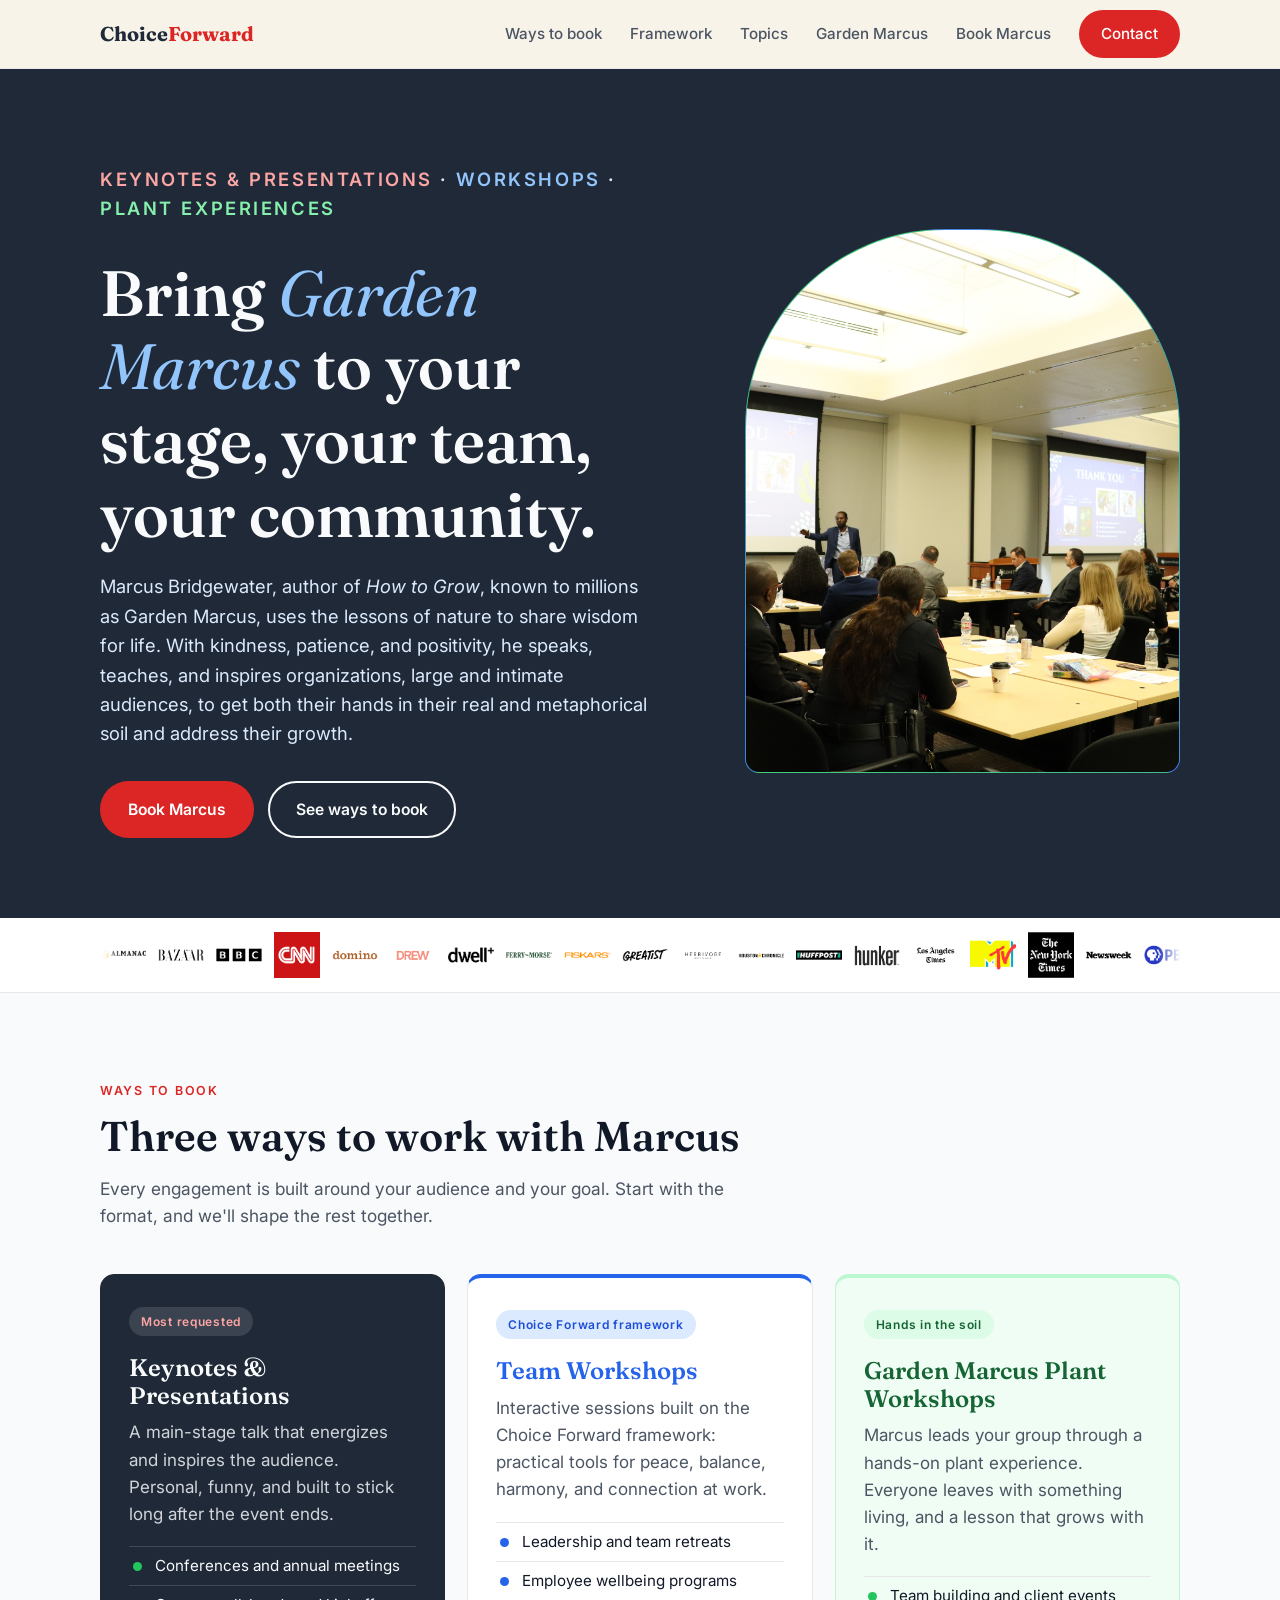
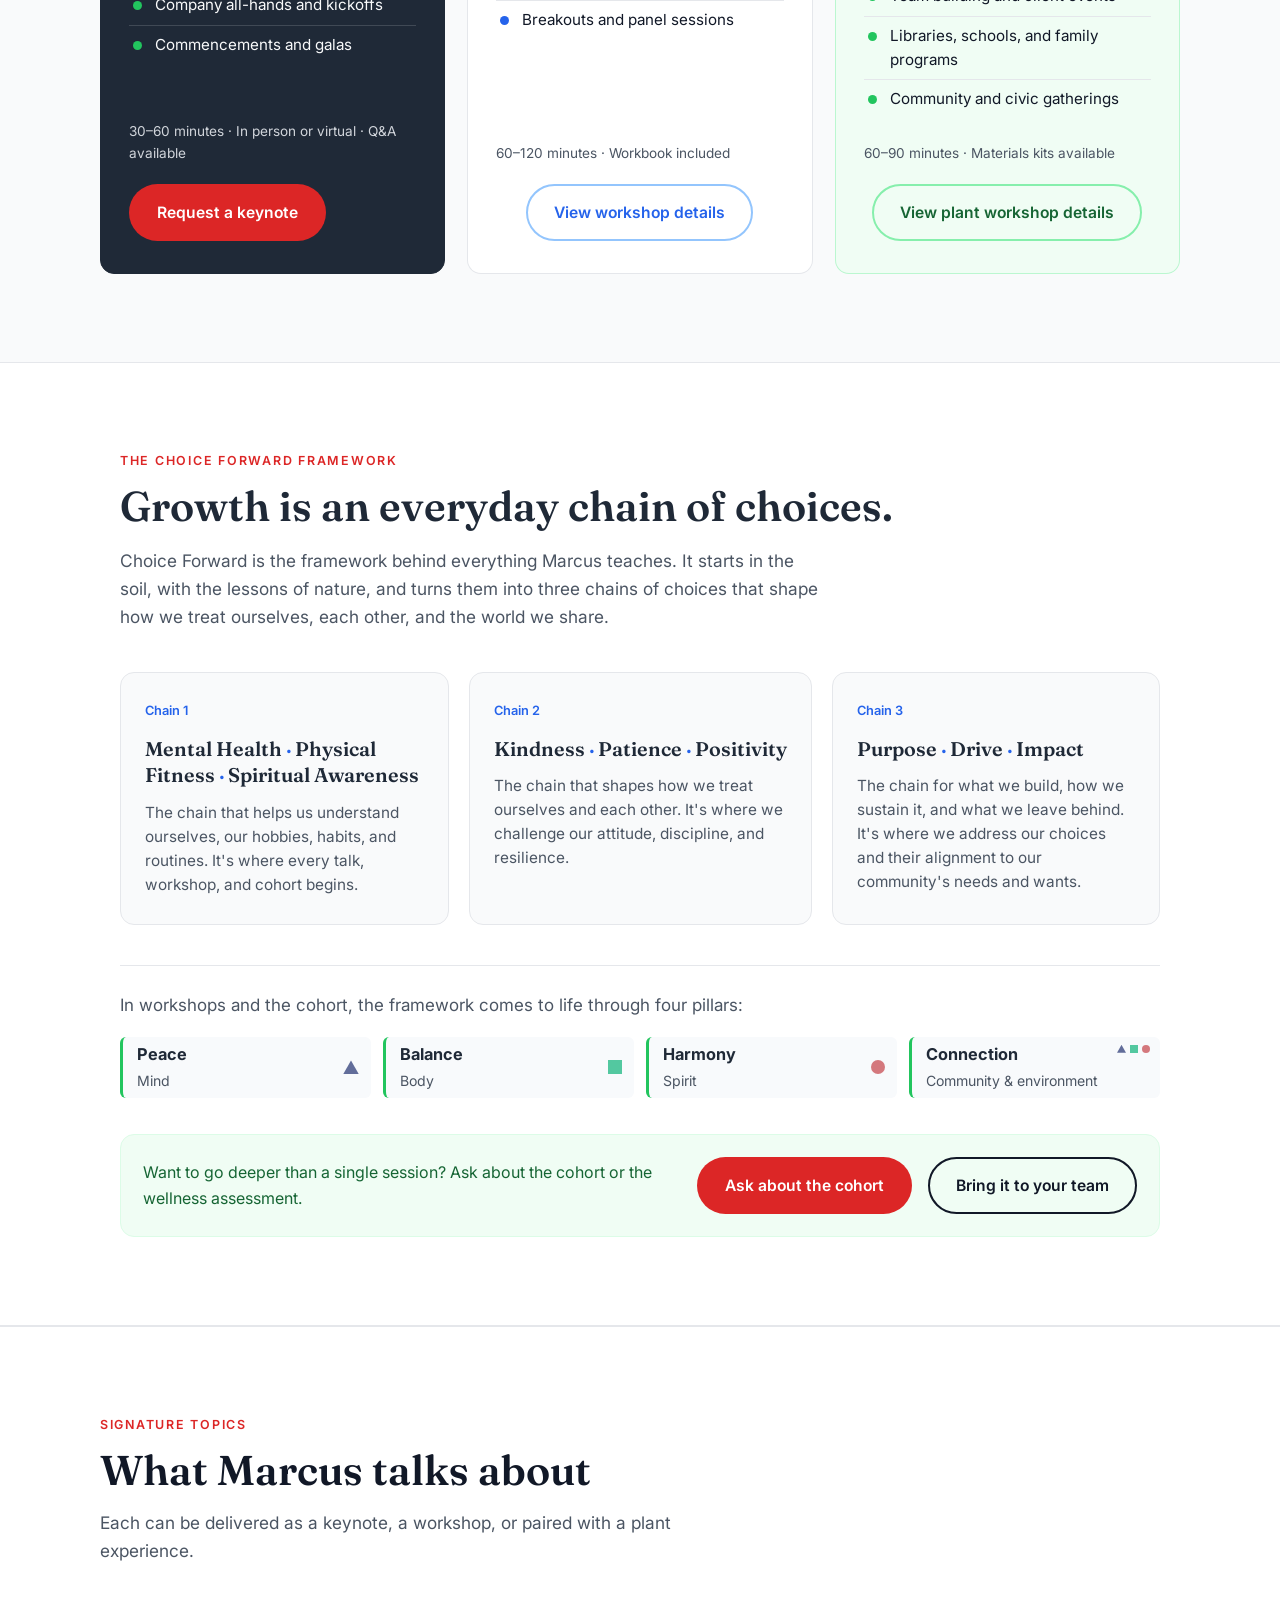
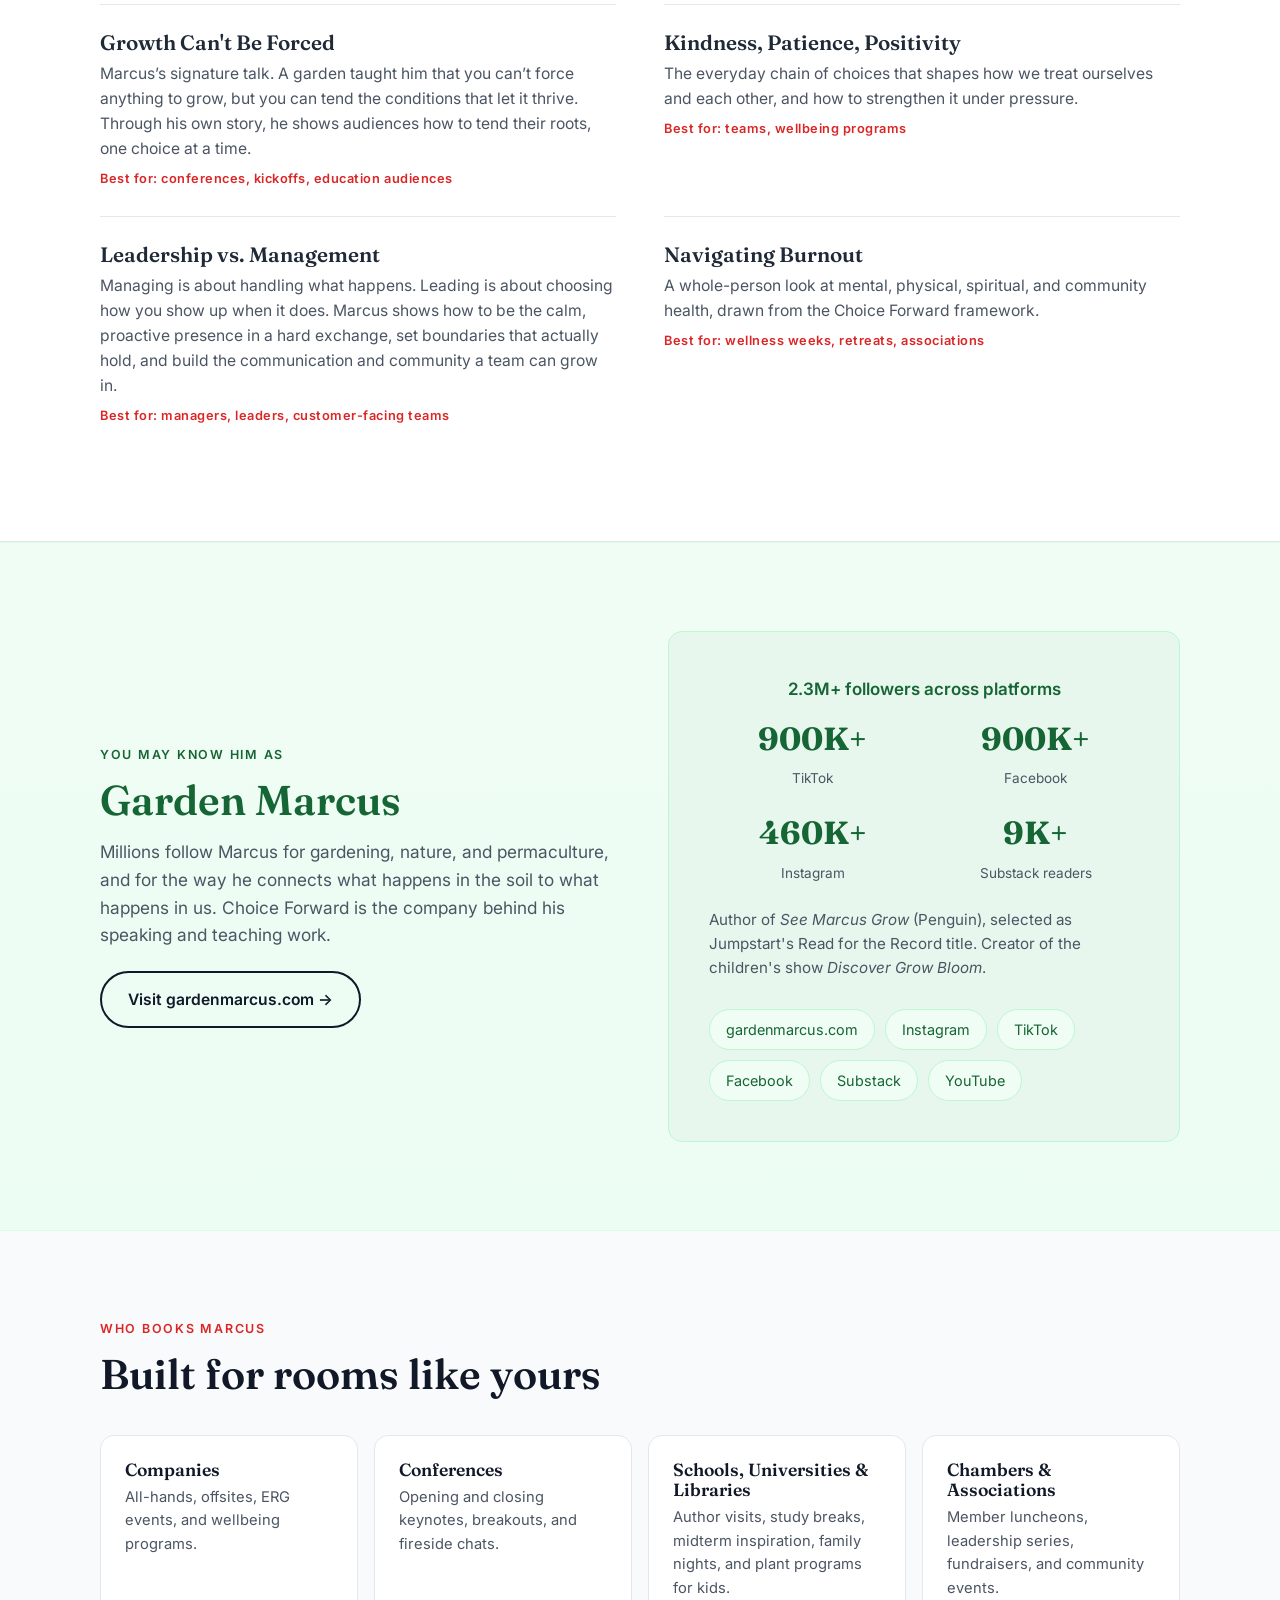
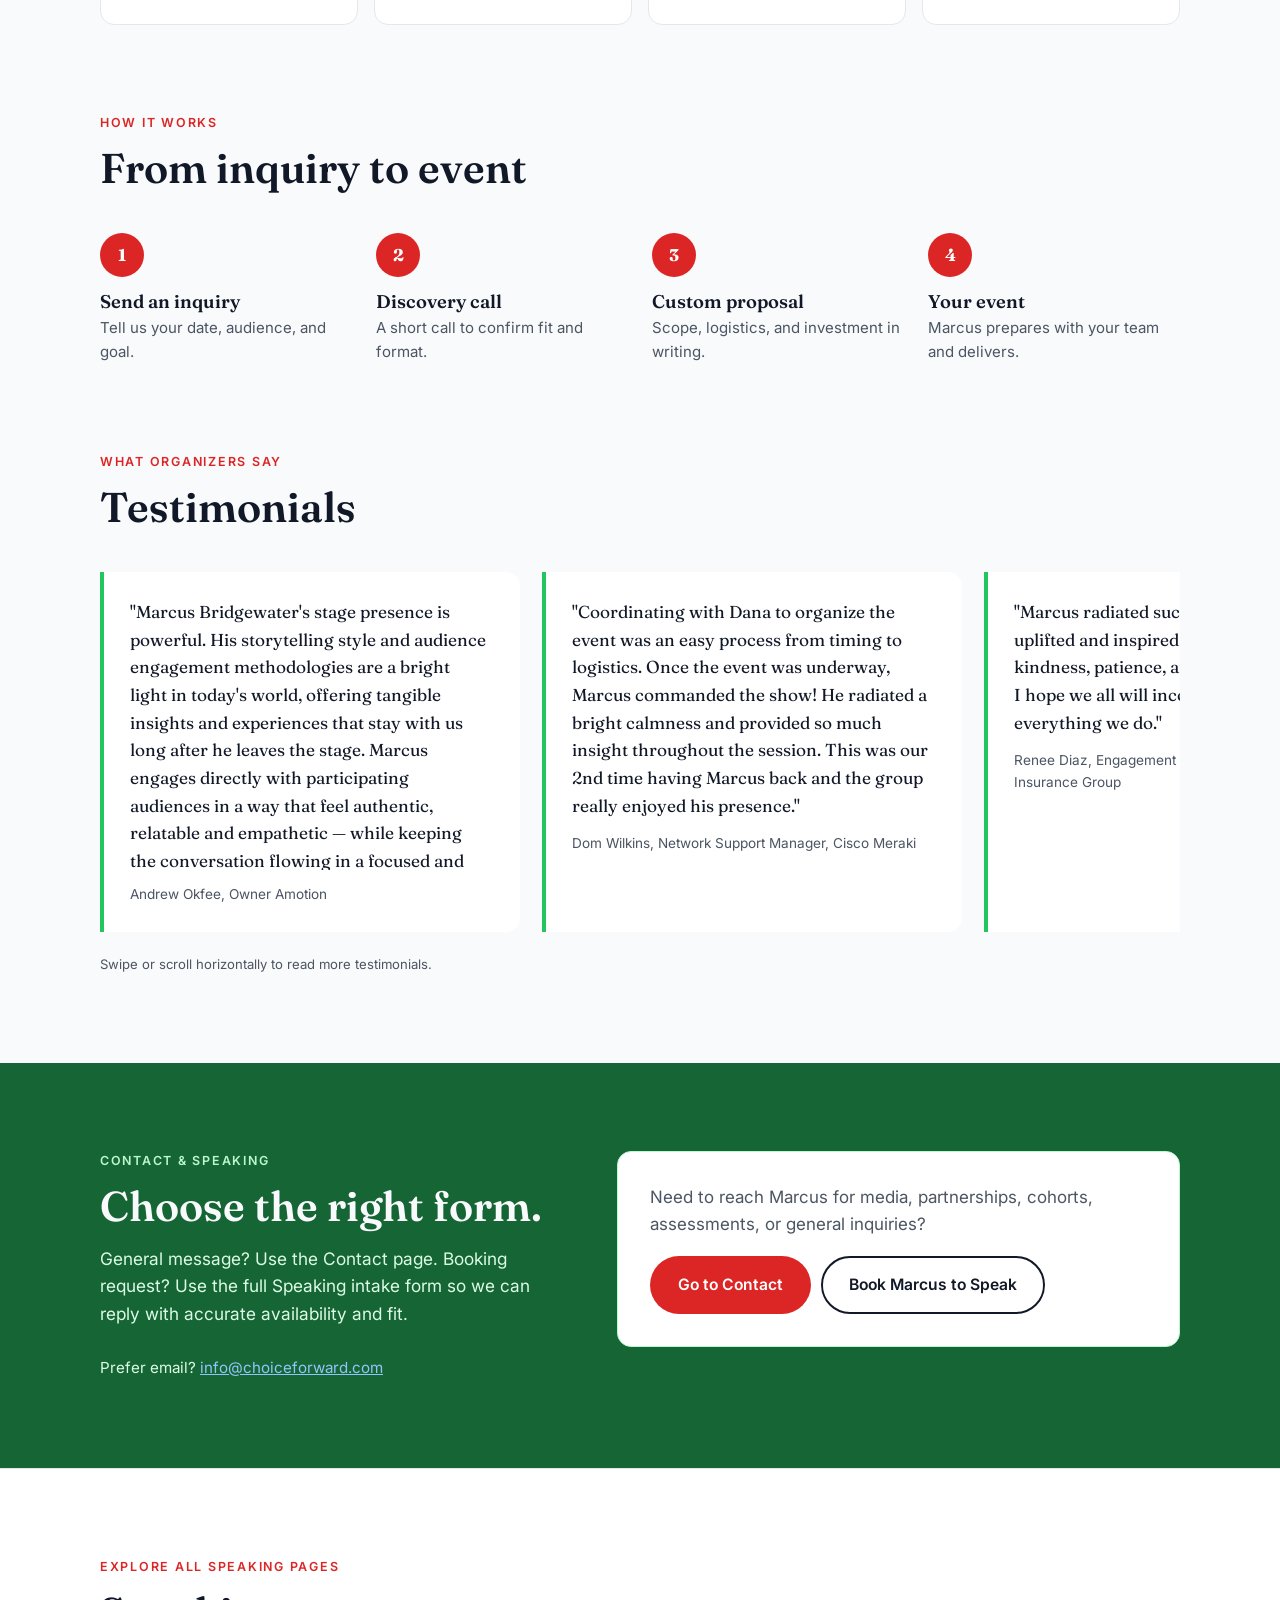
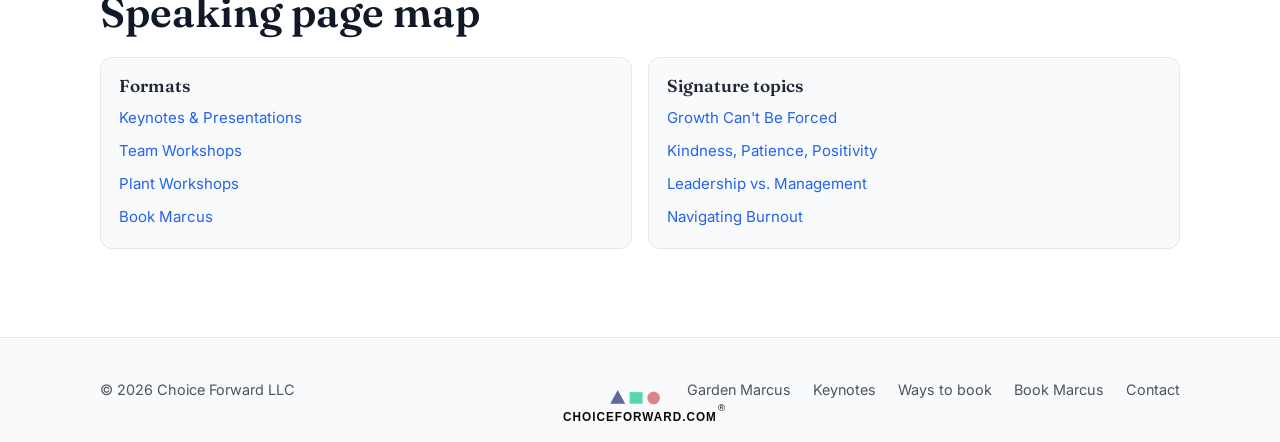
==== commit 1a2b044c: "Update speaking budget and author/book copy" ====
--- a/index.html
+++ b/index.html
@@ -656,7 +656,7 @@
       <div>
         <p class="eyebrow"><span class="hero-keynote">Keynotes &amp; Presentations</span> · <span class="hero-workshops">Workshops</span> · <span class="hero-plant">Plant Experiences</span></p>
         <h1>Bring <em>Garden Marcus</em> to your stage, your team, your community.</h1>
-        <p>Marcus Bridgewater, known to millions as Garden Marcus, uses the lessons of nature to share wisdom for life. With kindness, patience, and positivity, he speaks, teaches, and inspires organizations, large and intimate audiences, to get both their hands in their real and metaphorical soil and address their growth.</p>
+        <p>Marcus Bridgewater, author of <em>How to Grow</em>, known to millions as Garden Marcus, uses the lessons of nature to share wisdom for life. With kindness, patience, and positivity, he speaks, teaches, and inspires organizations, large and intimate audiences, to get both their hands in their real and metaphorical soil and address their growth.</p>
         <div class="ctas">
           <a href="book.html" class="btn btn-primary">Book Marcus</a>
           <a href="#offers" class="btn btn-ghost">See ways to book</a>
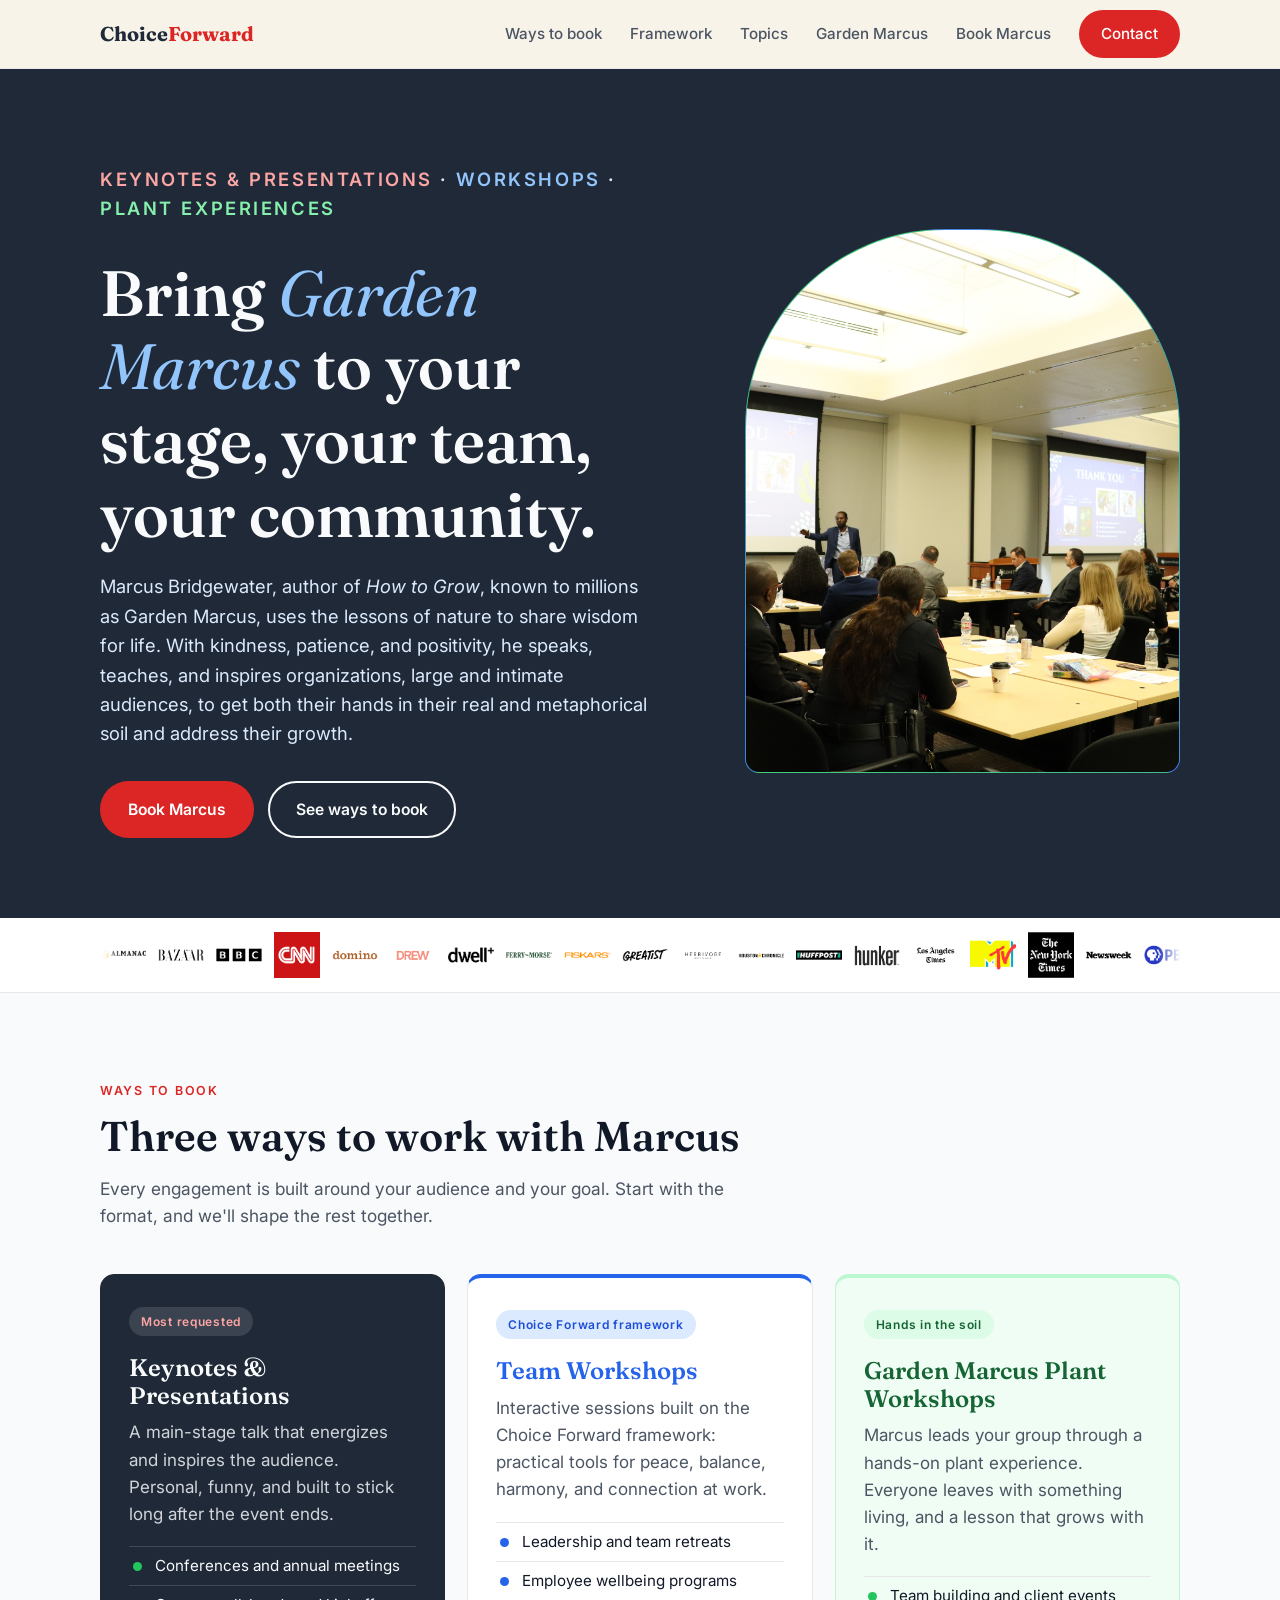
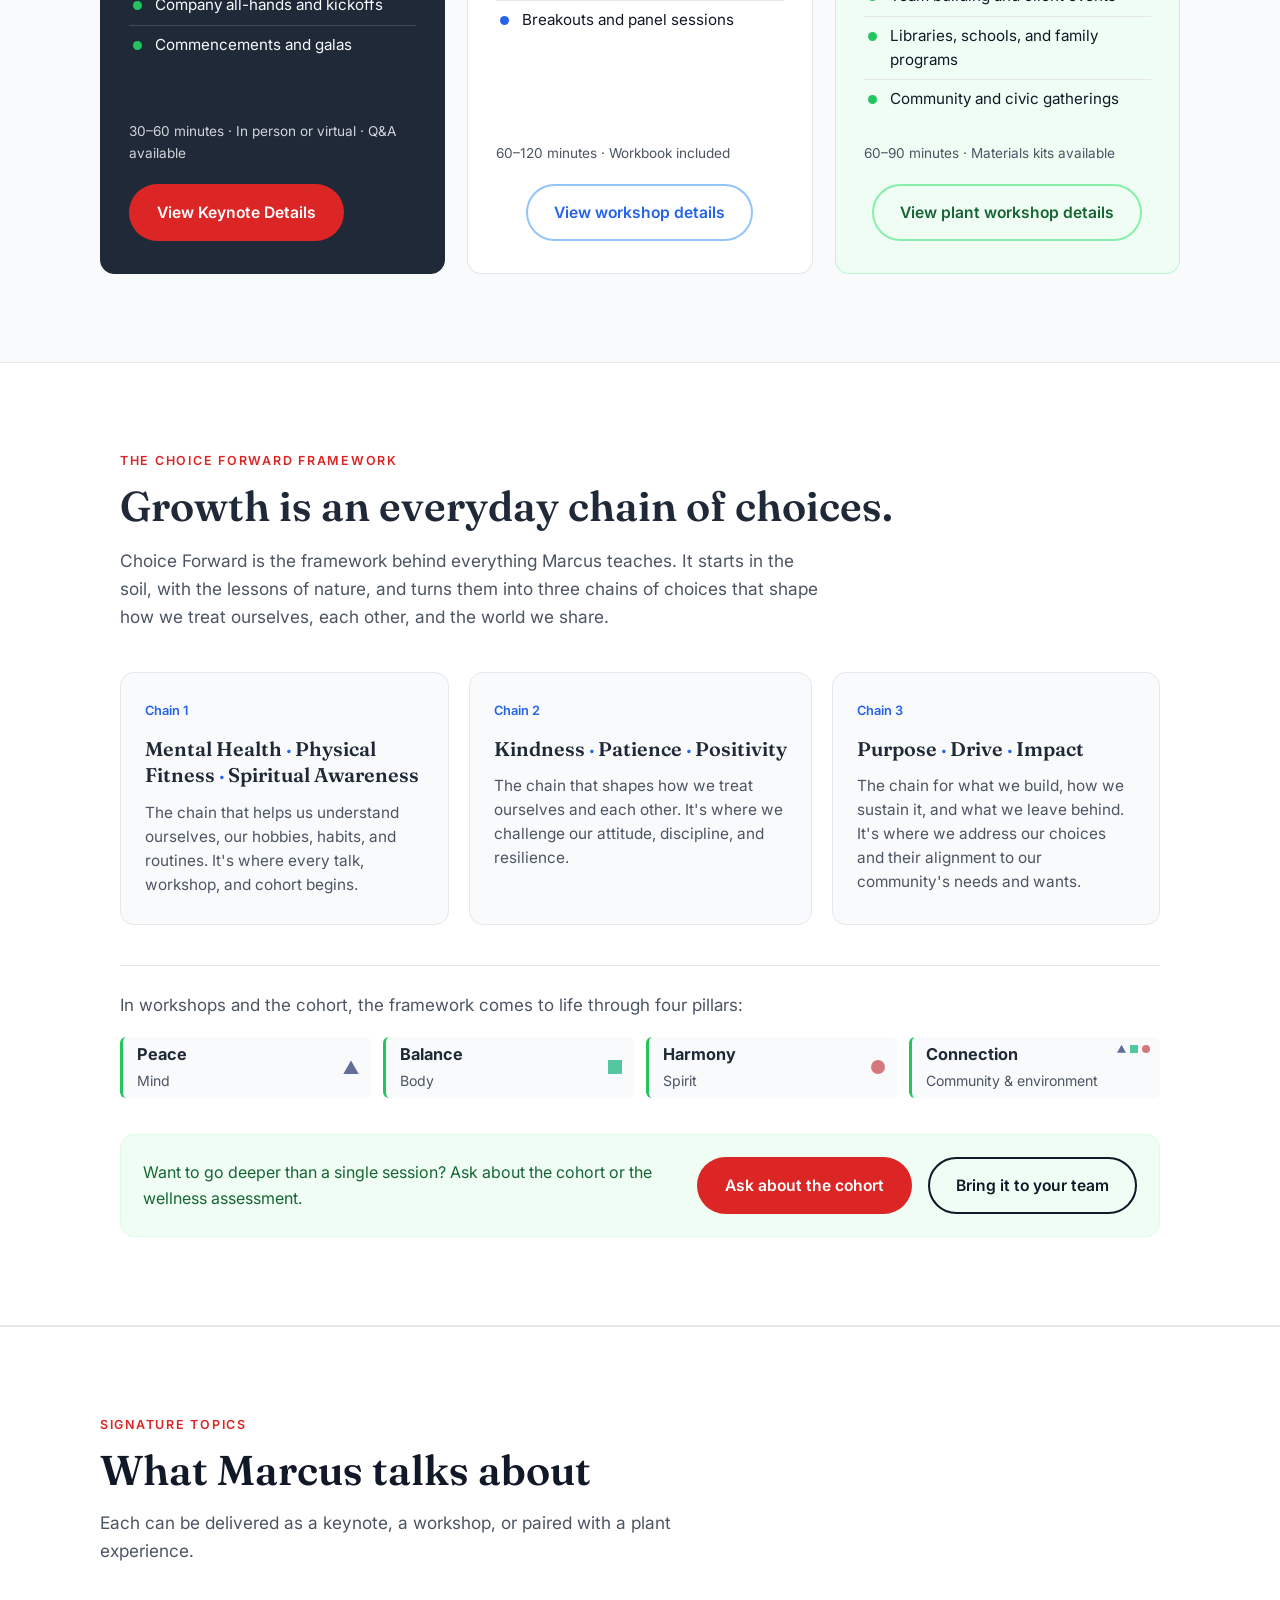
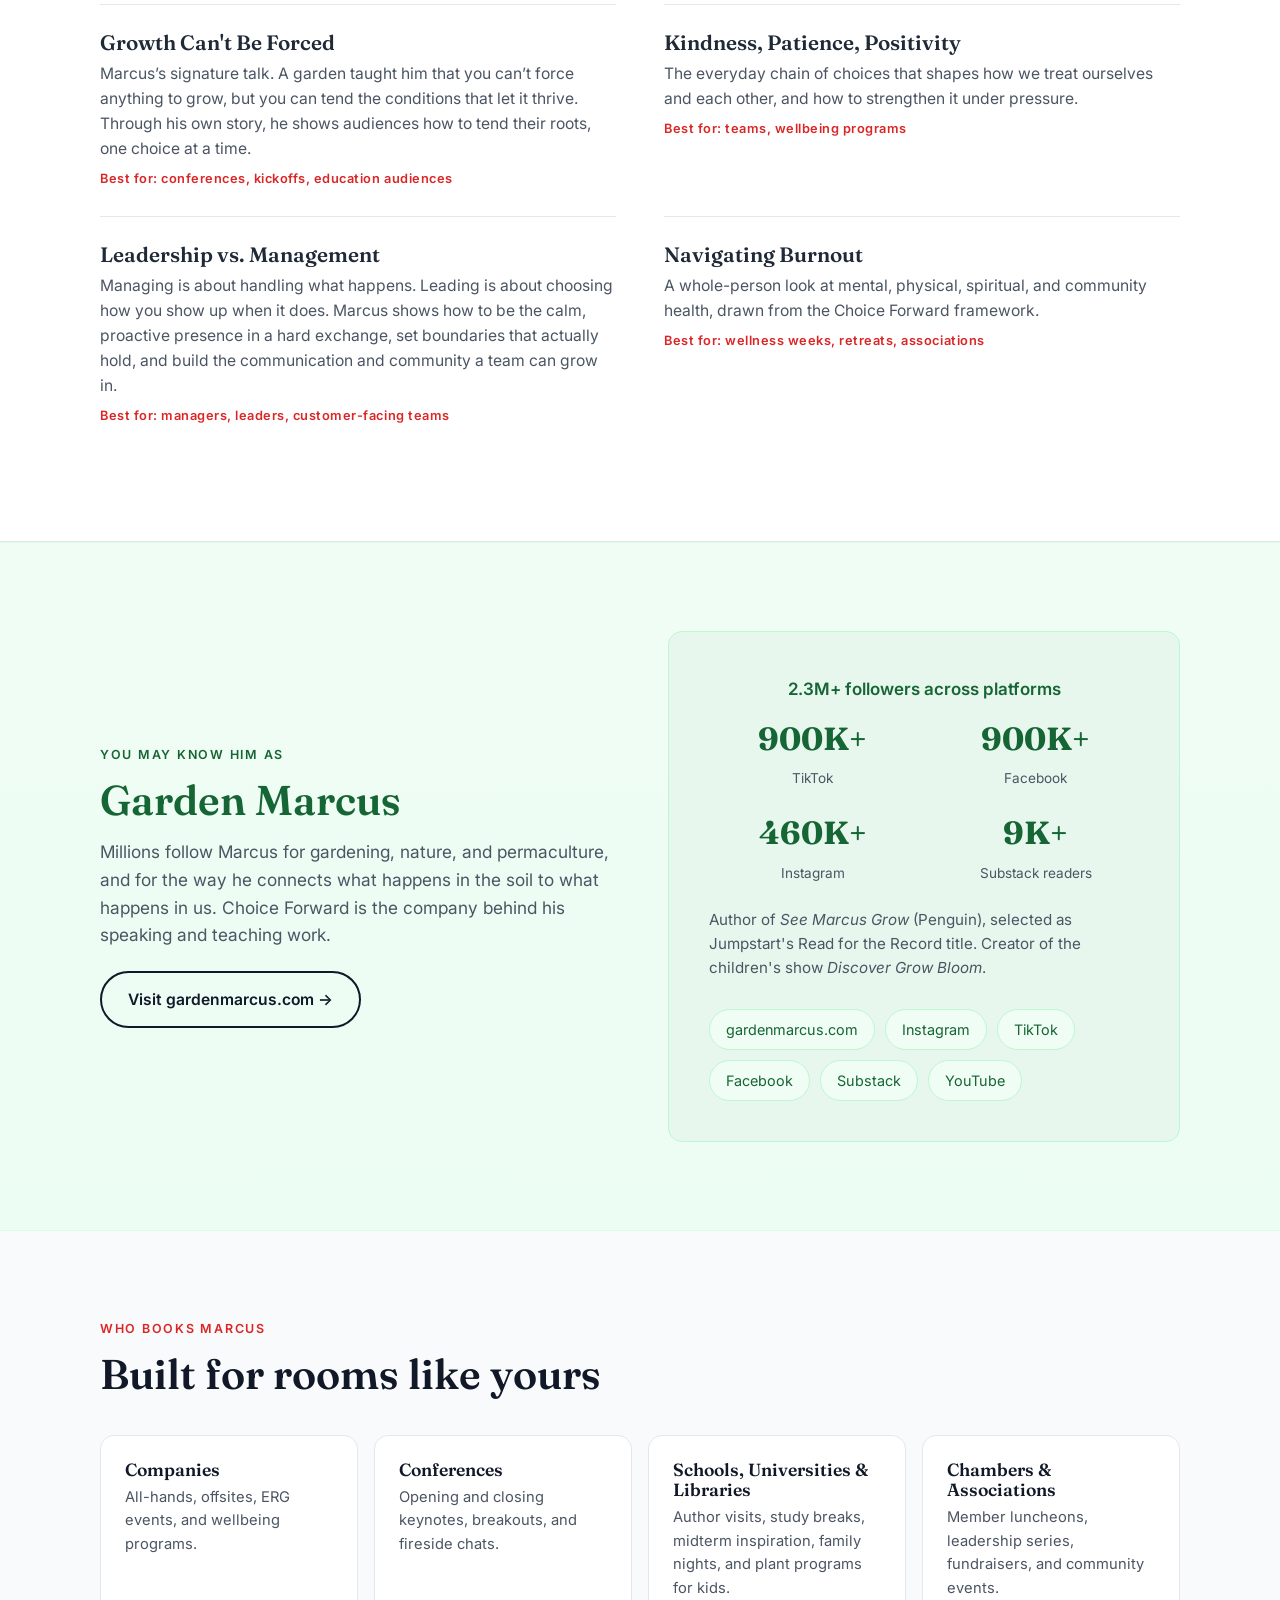
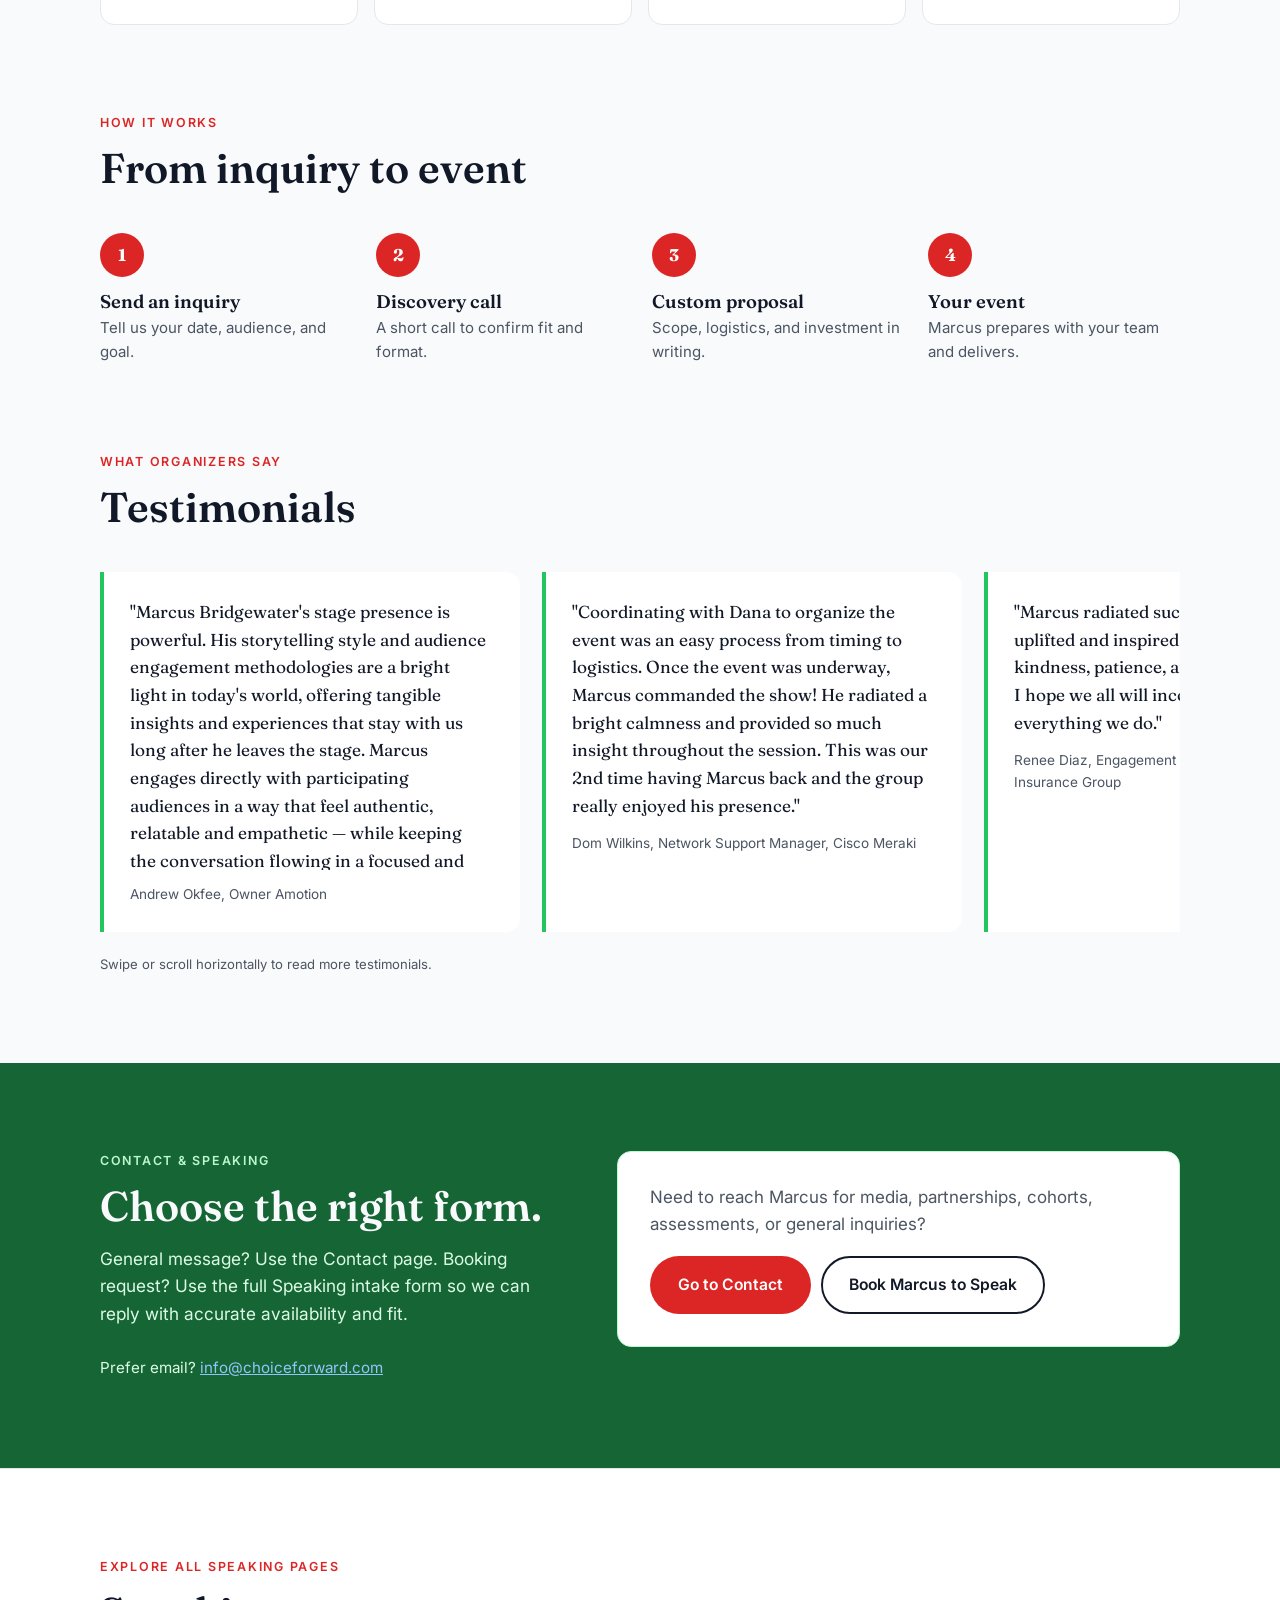
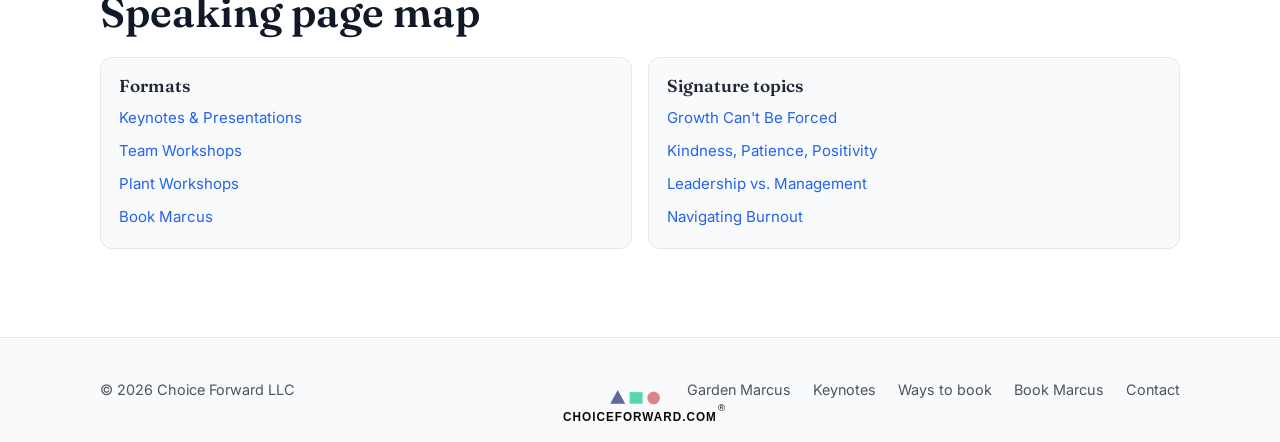
==== commit 43122d0c: "Update keynote card CTA copy" ====
--- a/index.html
+++ b/index.html
@@ -750,7 +750,7 @@
             <li>Commencements and galas</li>
           </ul>
           <p class="meta">30–60 minutes · In person or virtual · Q&amp;A available</p>
-          <a href="keynotes.html" class="btn btn-primary">Request a keynote</a>
+          <a href="keynotes.html" class="btn btn-primary">View Keynote Details</a>
         </article>
 
         <!-- Presentations / workshops -->
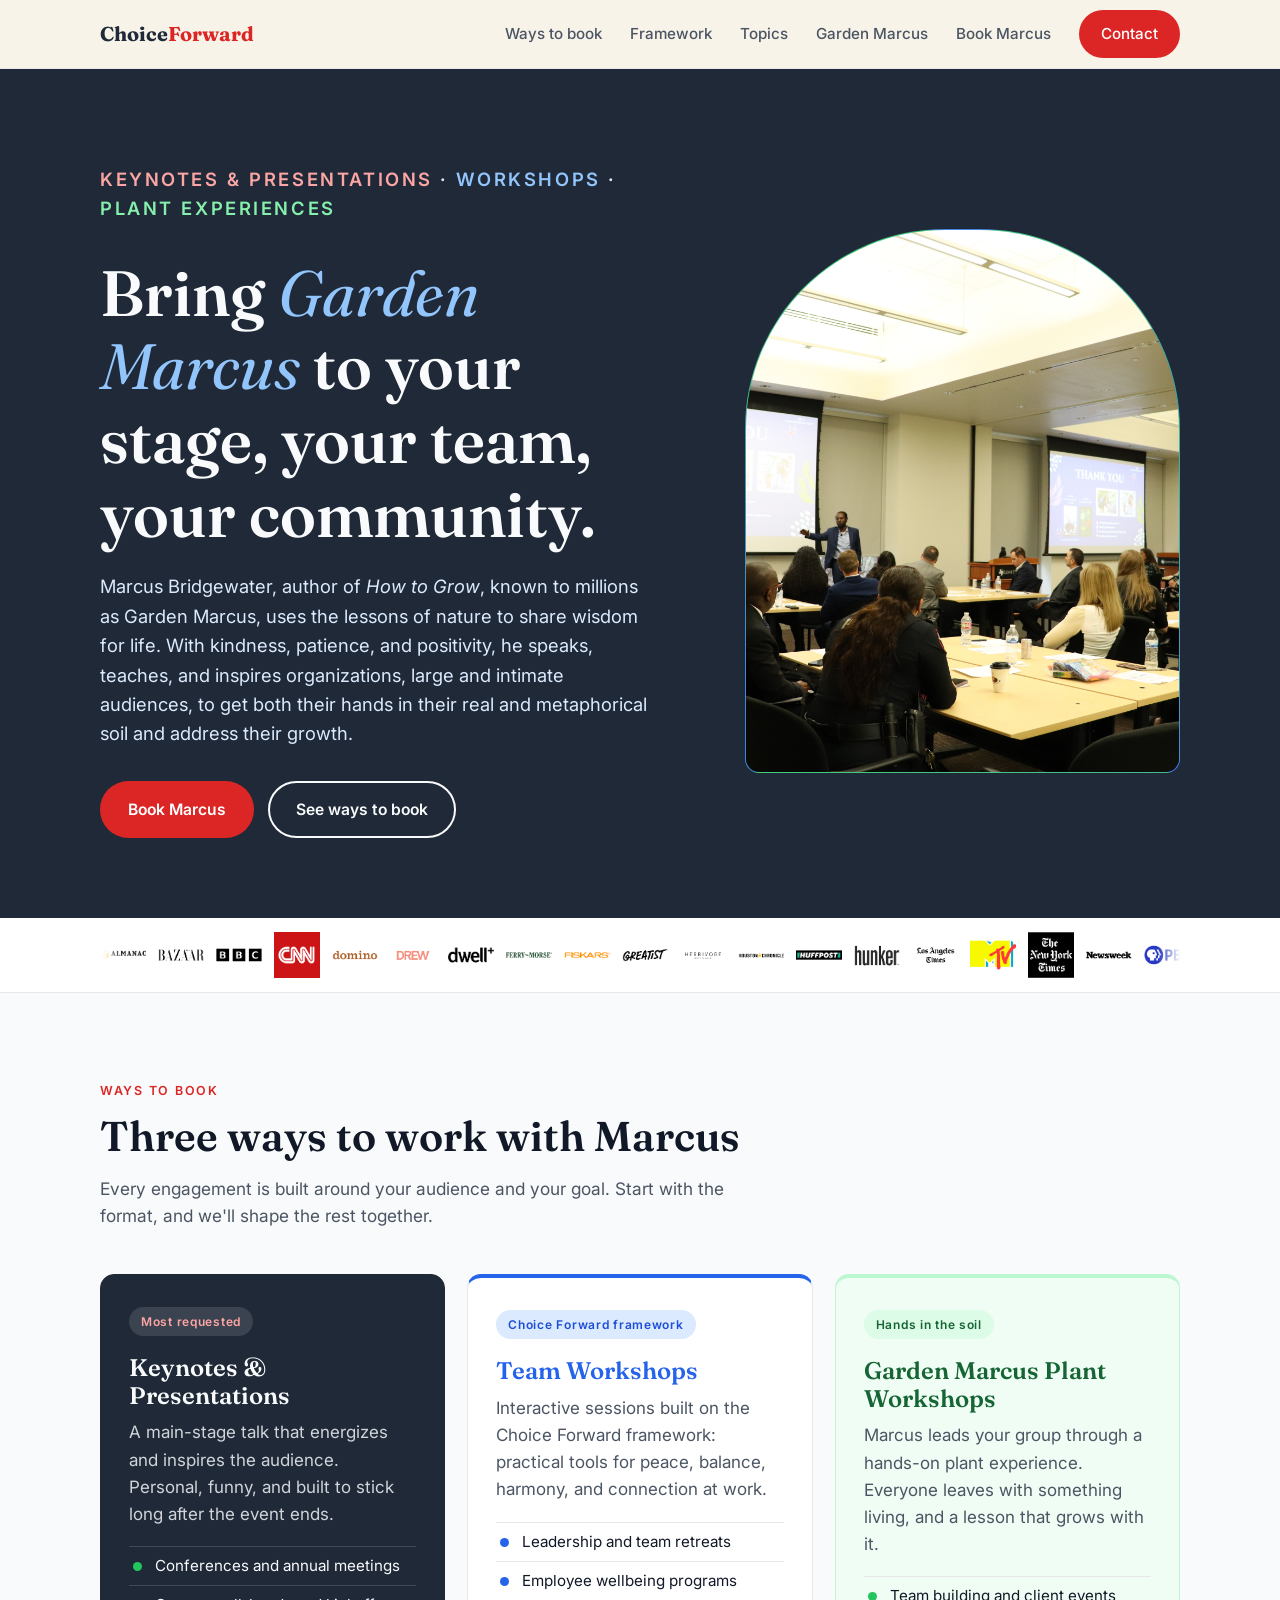
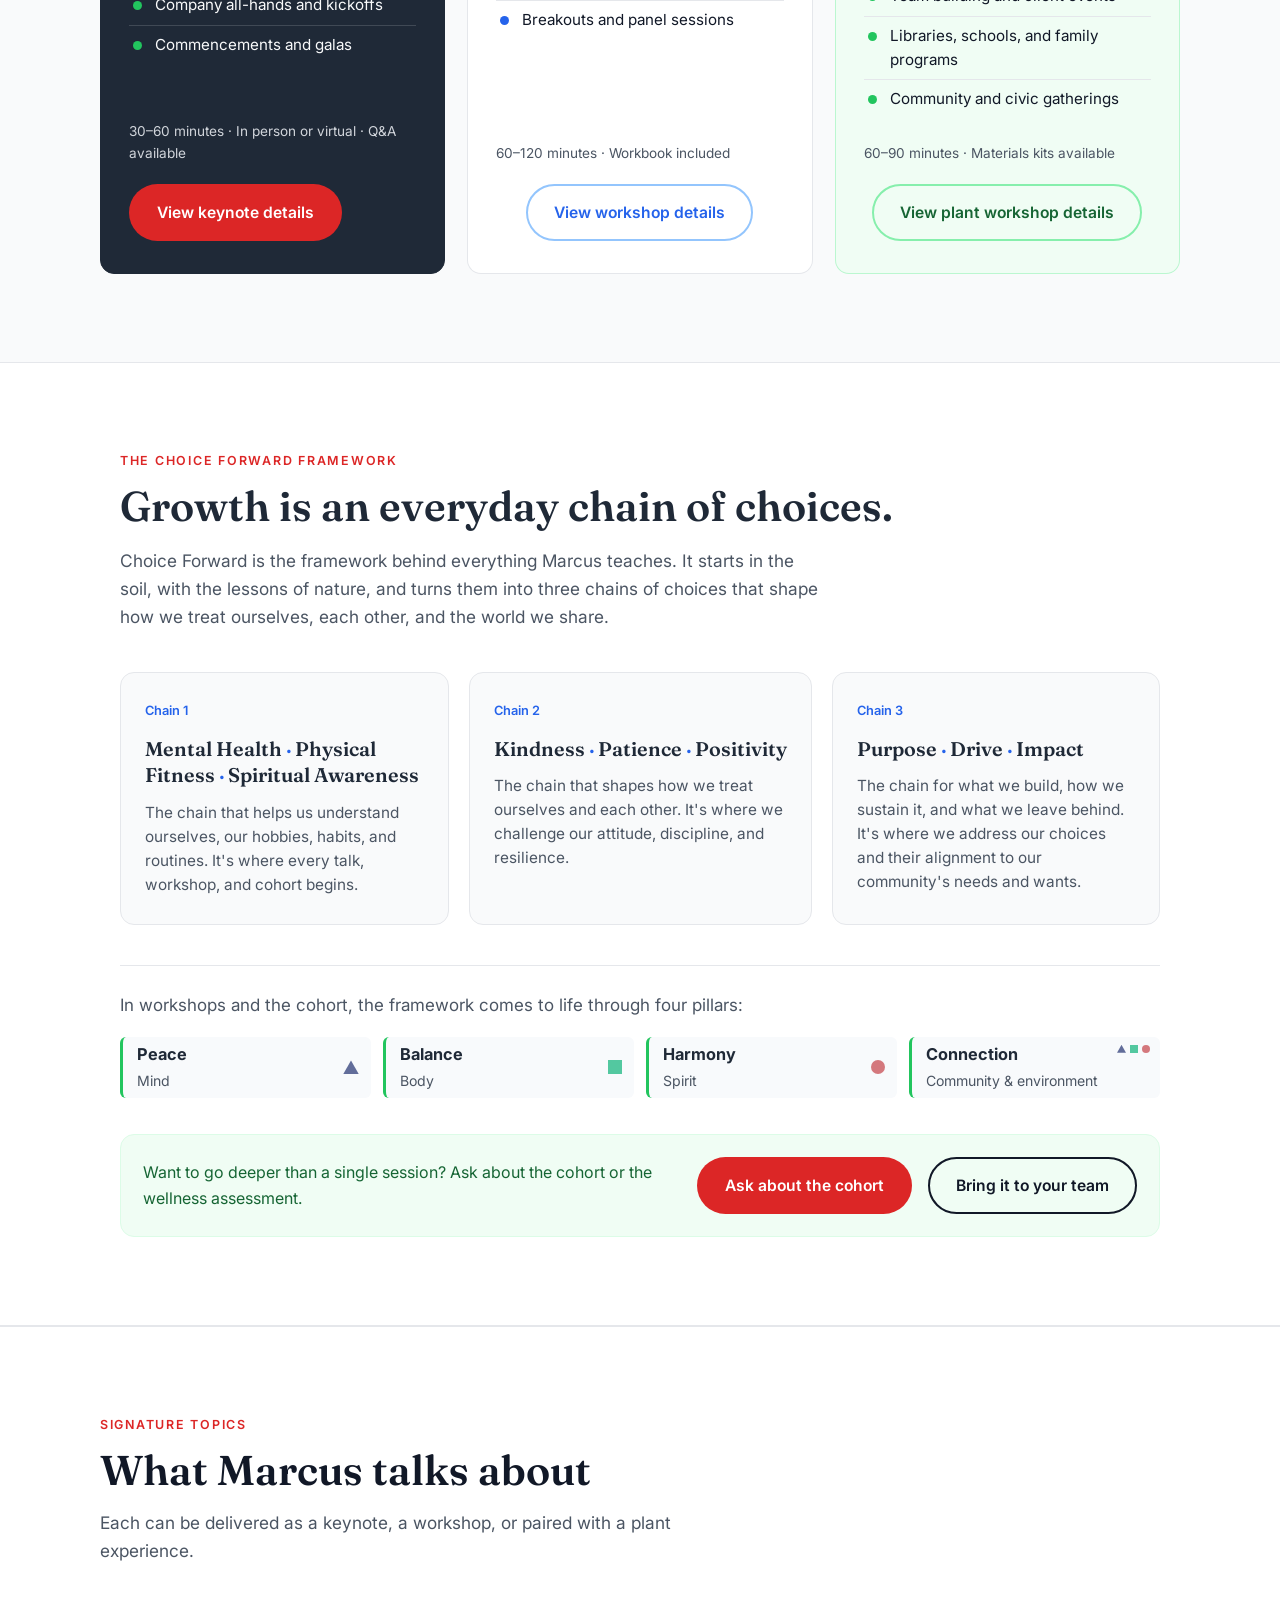
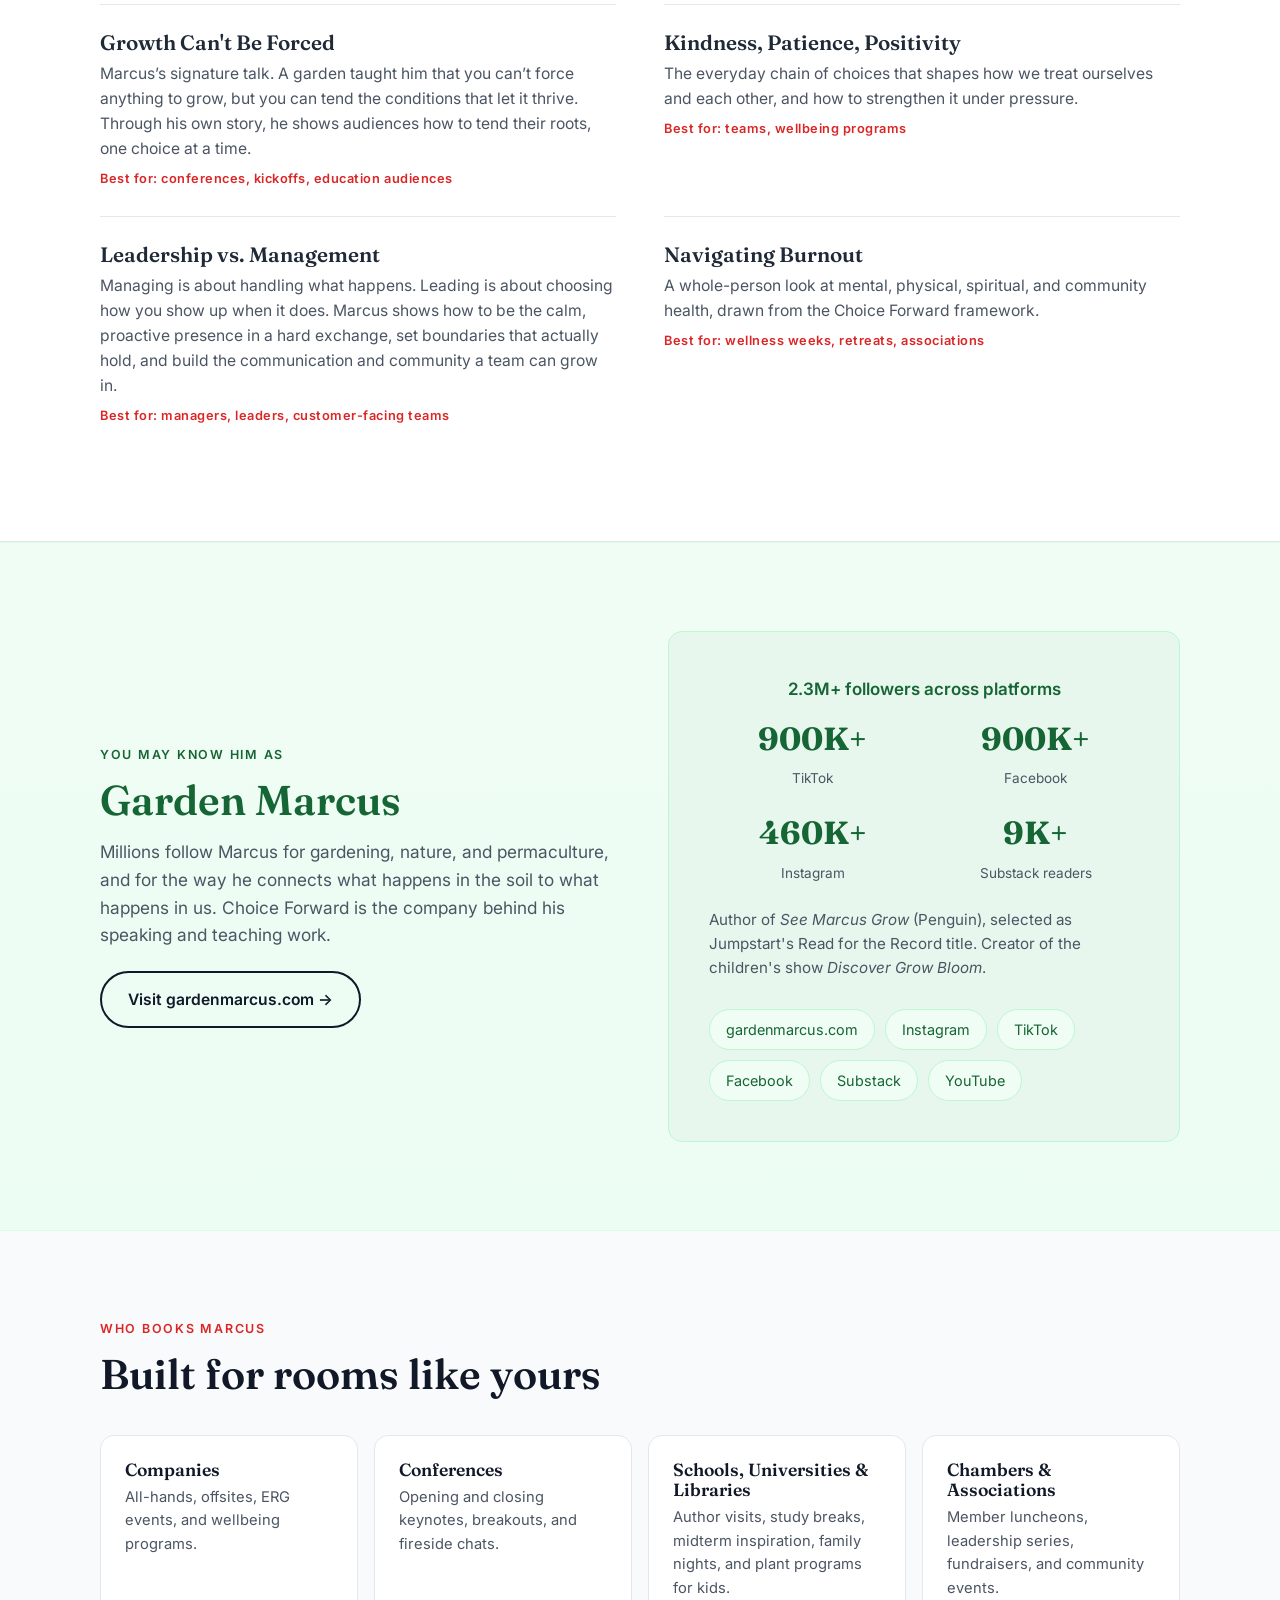
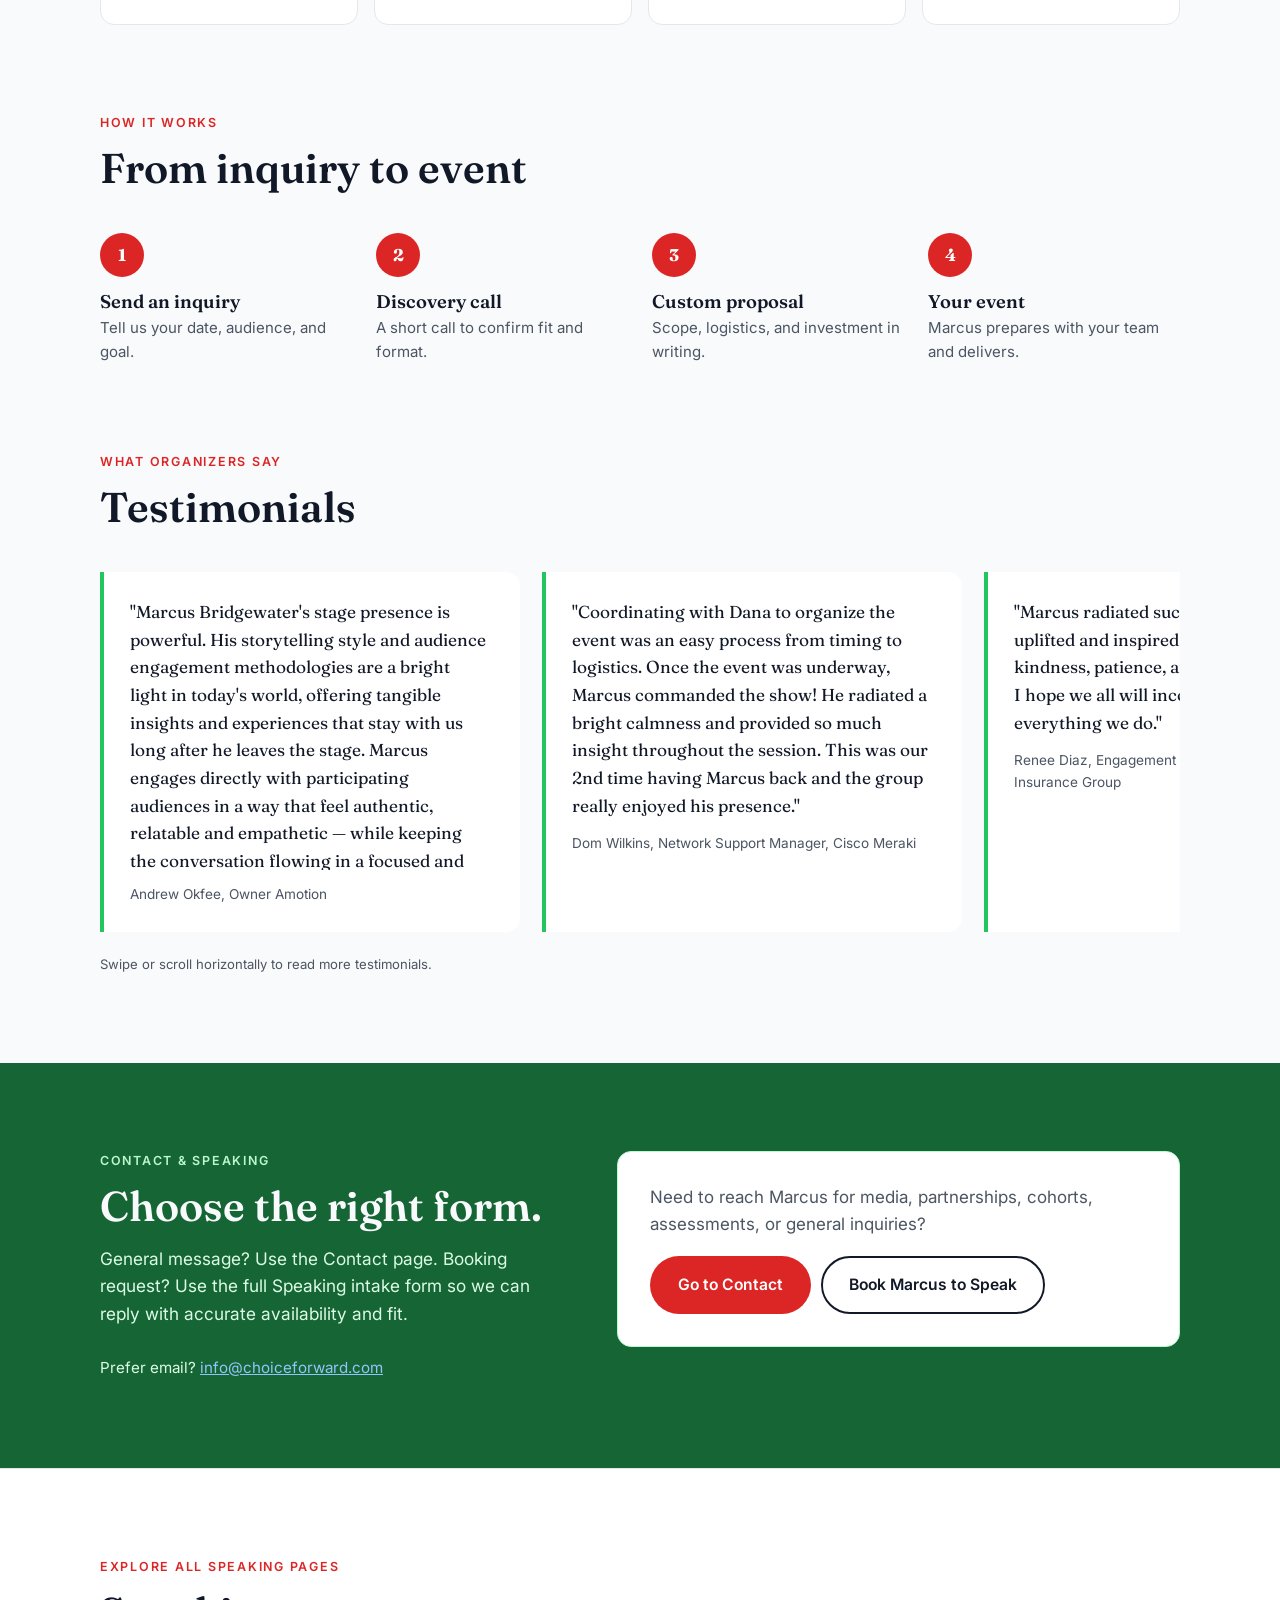
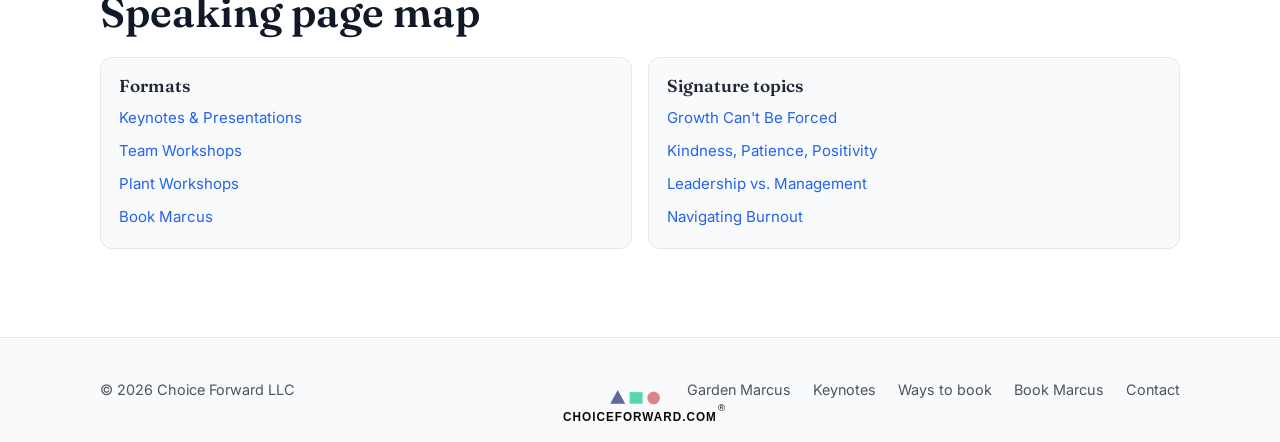
==== commit a92c1716: "Match keynote CTA casing to cheat sheet" ====
--- a/index.html
+++ b/index.html
@@ -750,7 +750,7 @@
             <li>Commencements and galas</li>
           </ul>
           <p class="meta">30–60 minutes · In person or virtual · Q&amp;A available</p>
-          <a href="keynotes.html" class="btn btn-primary">View Keynote Details</a>
+          <a href="keynotes.html" class="btn btn-primary">View keynote details</a>
         </article>
 
         <!-- Presentations / workshops -->
